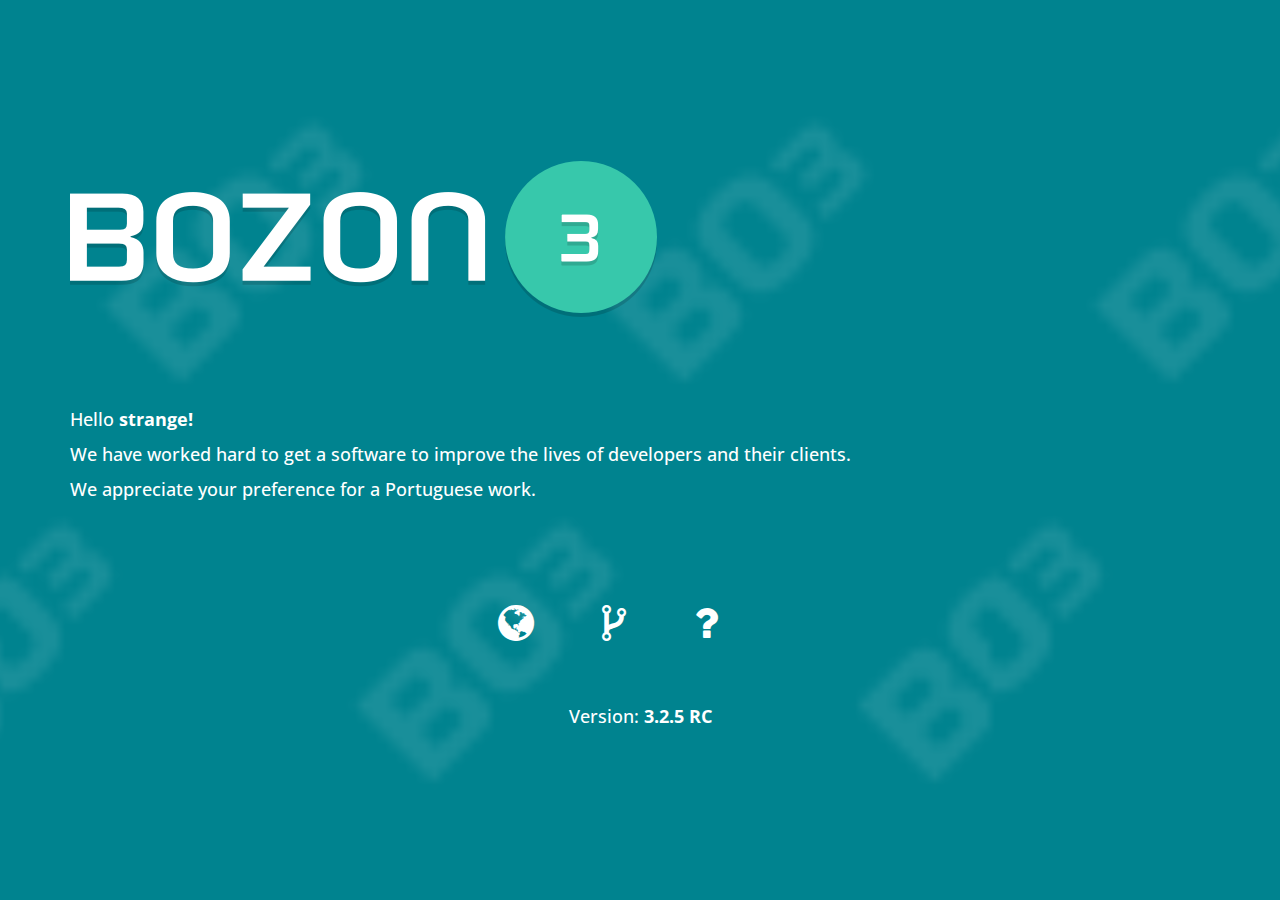
==== index.html @ cc82f3bd "landing page updated" ====
<!DOCTYPE html>
<html lang="en">
	<head>
		<meta charset="utf-8">
		<meta http-equiv="X-UA-Compatible" content="IE=edge">
		<meta name="viewport" content="width=device-width, maximum-scale=1">
		<meta name="description" content="BO3 / BOzon » One:Shift">
		<meta name="author" content="Alexandre Pereira">
		<link rel="shortcut icon" href="runtime/images/favicon/favicon.ico" type="image/x-icon" />
		<link rel="apple-touch-icon" href="runtime/images/favicon/apple-touch-icon.png" />
		<link rel="apple-touch-icon" sizes="57x57" href="runtime/images/favicon/apple-touch-icon-57x57.png" />
		<link rel="apple-touch-icon" sizes="72x72" href="runtime/images/favicon/apple-touch-icon-72x72.png" />
		<link rel="apple-touch-icon" sizes="76x76" href="runtime/images/favicon/apple-touch-icon-76x76.png" />
		<link rel="apple-touch-icon" sizes="114x114" href="runtime/images/favicon/apple-touch-icon-114x114.png" />
		<link rel="apple-touch-icon" sizes="120x120" href="runtime/images/favicon/apple-touch-icon-120x120.png" />
		<link rel="apple-touch-icon" sizes="144x144" href="runtime/images/favicon/apple-touch-icon-144x144.png" />
		<link rel="apple-touch-icon" sizes="152x152" href="runtime/images/favicon/apple-touch-icon-152x152.png" />
		<link rel="apple-touch-icon" sizes="180x180" href="runtime/images/favicon/apple-touch-icon-180x180.png" />
		<title>BO3 / BOzon » One:Shift</title>
		<link href="runtime/plugins/bootstrap/css/bootstrap.min.css" rel="stylesheet" type="text/css">
		<link href="runtime/plugins/fullpage/css/jquery.fullPage.css" rel="stylesheet" type="text/css">
		<link href="runtime/plugins/fontawesome/css/font-awesome.min.css" rel="stylesheet" type="text/css">
		<link href="https://fonts.googleapis.com/css?family=Open+Sans:300,400,700" rel="stylesheet">
		<link href="runtime/globals/css/style.css" rel="stylesheet" type="text/css">
	</head>
	<body>

		<div id="fullpage">
			<div class="section" id="section0">
				<div class="container">
					<div class="row">
						<div class="col-xs-12 col-sm-12 col-md-12 col-lg-12">
							<img src="runtime/images/logo-bo3.png" class="img-responsive">
							<div class="xs-spacer30 sm-spacer90"></div>
							<h4>Hello <strong>strange!</strong></h4>
							<h4>We have worked hard to get a software to improve the lives of developers and their clients.</h4>
							<h4>We appreciate your preference for a Portuguese work.</h4>
							<div class="xs-spacer30 sm-spacer90"></div>
							<div class="xs-tacenter sm-tacenter">
								<a href="http://www.one-shift.com/" title="BREAKFAST!!!!" target="_blank"><i class="fa fa-globe fa-3x" aria-hidden="true"></i></a>
								<span class="xs-block30 sm-block60"></span>
								<a href="https://github.com/One-Shift/BO3-BOzon" title="Just forket it!" target="_blank"><i class="fa fa-code-fork fa-3x" aria-hidden="true"></i></a>
								<span class="xs-block30 sm-block60"></span>
								<a href="https://github.com/One-Shift/BO3-BOzon/issues" title="Issues" target="_blank"><i class="fa fa-question fa-3x" aria-hidden="true"></i></a>
								<span class="xs-block30 sm-block60"></span>
							</div>
							<div class="xs-spacer30 sm-spacer60"></div>
							<div class="xs-tacenter sm-tacenter">
								<h4>Version: <strong><span>3.2.5</span> <span>RC</span></strong></h4>
							</div>
						</div>
					</div>
				</div>
			</div>
		</div>

		<script type="text/javascript" src="runtime/plugins/jquery/jquery.min.js"></script>
		<script type="text/javascript" src="runtime/plugins/jquery/jquery-ui.min.js"></script>
		<script type="text/javascript" src="runtime/plugins/fullpage/js/scrolloverflow.min.js"></script>
		<script type="text/javascript" src="runtime/plugins/fullpage/js/jquery.fullPage.js"></script>
		<script type="text/javascript" src="runtime/plugins/bootstrap/js/bootstrap.min.js"></script>
		<script type="text/javascript" src="runtime/globals/js/script.js"></script>
	</body>
</html>
---- runtime/globals/css/style.css ----
@media (min-width: 768px) {
	.sm-spacer150 {height: 150px;}
	.sm-spacer120 {height: 120px;}
	.sm-spacer90 {height: 90px;}
	.sm-spacer60 {height: 60px;}
	.sm-spacer30 {height: 30px;}
	.sm-spacer15 {height: 15px;}
	.sm-spacer0 {height: 0;}

	.sm-block150 {display: inline-block; width: 150px;}
	.sm-block120 {display: inline-block; width: 120px;}
	.sm-block90 {display: inline-block; width: 90px;}
	.sm-block60 {display: inline-block; width: 60px;}
	.sm-block30 {display: inline-block; width: 30px;}
	.sm-block15 {display: inline-block; width: 15px;}
	.sm-block0 {display: inline-block; width: 0;}

	.sm-taleft {text-align: left;}
	.sm-tacenter {text-align: center;}
	.sm-taright {text-align: right;}
	.sm-tajustify {text-align: justify;}
}

/* DESKTOP */
@media (min-width: 992px) {
	.md-spacer150 {height: 150px;}
	.md-spacer120 {height: 120px;}
	.md-spacer90 {height: 90px;}
	.md-spacer60 {height: 60px;}
	.md-spacer30 {height: 30px;}
	.md-spacer15 {height: 15px;}
	.md-spacer0 {height: 0;}

	.md-block150 {display: inline-block; width: 150px;}
	.md-block120 {display: inline-block; width: 120px;}
	.md-block90 {display: inline-block; width: 90px;}
	.md-block60 {display: inline-block; width: 60px;}
	.md-block30 {display: inline-block; width: 30px;}
	.md-block15 {display: inline-block; width: 15px;}
	.md-block0 {display: inline-block; width: 0;}

	.md-taleft {text-align: left;}
	.md-tacenter {text-align: center;}
	.md-taright {text-align: right;}
	.md-tajustify {text-align: justify;}
}

/* LARGE DISPLAY'S */
@media (min-width: 1200px) {
	.lg-spacer150 {height: 150px;}
	.lg-spacer120 {height: 120px;}
	.lg-spacer90 {height: 90px;}
	.lg-spacer60 {height: 60px;}
	.lg-spacer30 {height: 30px;}
	.lg-spacer15 {height: 15px;}
	.lg-spacer0 {height: 0;}

	.lg-block150 {display: inline-block; width: 150px;}
	.lg-block120 {display: inline-block; width: 120px;}
	.lg-block90 {display: inline-block; width: 90px;}
	.lg-block60 {display: inline-block; width: 60px;}
	.lg-block30 {display: inline-block; width: 30px;}
	.lg-block15 {display: inline-block; width: 15px;}
	.lg-block0 {display: inline-block; width: 0;}

	.lg-taleft {text-align: left;}
	.lg-tacenter {text-align: center;}
	.lg-taright {text-align: right;}
	.lg-tajustify {text-align: justify;}
}

/* MOBILE */
@media (max-width: 767px) {
	.xs-spacer150 {height: 150px;}
	.xs-spacer120 {height: 120px;}
	.xs-spacer90 {height: 90px;}
	.xs-spacer60 {height: 60px;}
	.xs-spacer30 {height: 30px;}
	.xs-spacer15 {height: 15px;}
	.xs-spacer0 {height: 0;}

	.xs-block150 {display: inline-block; width: 150px;}
	.xs-block120 {display: inline-block; width: 120px;}
	.xs-block90 {display: inline-block; width: 90px;}
	.xs-block60 {display: inline-block; width: 60px;}
	.xs-block30 {display: inline-block; width: 30px;}
	.xs-block15 {display: inline-block; width: 15px;}
	.xs-block0 {display: inline-block; width: 0;}

	.xs-taleft {text-align: left;}
	.xs-tacenter {text-align: center;}
	.xs-taright {text-align: right;}
	.xs-tajustify {text-align: justify;}
}

html,
body {
	font-family: 'Open Sans', sans-serif;
	font-weight: 400;
	color: #fff;
}

a,
button {
	transition: all ease 500ms;
	text-decoration: none;
	outline: 0;
	color: #fff;
}

a:hover,
a:focus {
	color: #37C8AB;
	text-decoration: none;
}

h4 {
	line-height: 25px;
	margin-top: 0;
}

.section {
	background-size: contain;
	background-repeat: repeat;
}

#section0 {
	background-image: url(../../images/header-bg.png);
}
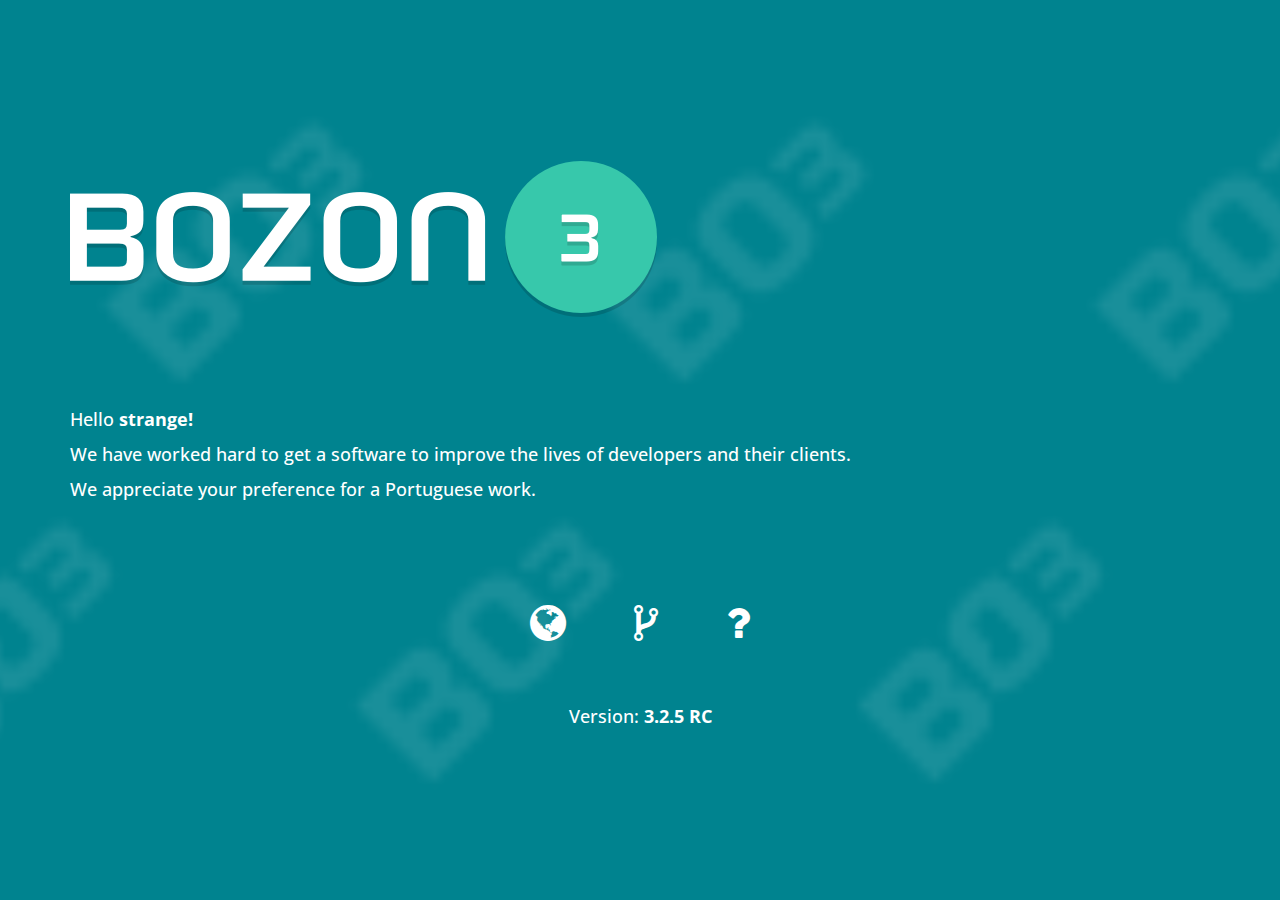
==== commit a6de2a3f: "block removed" ====
--- a/index.html
+++ b/index.html
@@ -42,7 +42,6 @@
 								<a href="https://github.com/One-Shift/BO3-BOzon" title="Just forket it!" target="_blank"><i class="fa fa-code-fork fa-3x" aria-hidden="true"></i></a>
 								<span class="xs-block30 sm-block60"></span>
 								<a href="https://github.com/One-Shift/BO3-BOzon/issues" title="Issues" target="_blank"><i class="fa fa-question fa-3x" aria-hidden="true"></i></a>
-								<span class="xs-block30 sm-block60"></span>
 							</div>
 							<div class="xs-spacer30 sm-spacer60"></div>
 							<div class="xs-tacenter sm-tacenter">
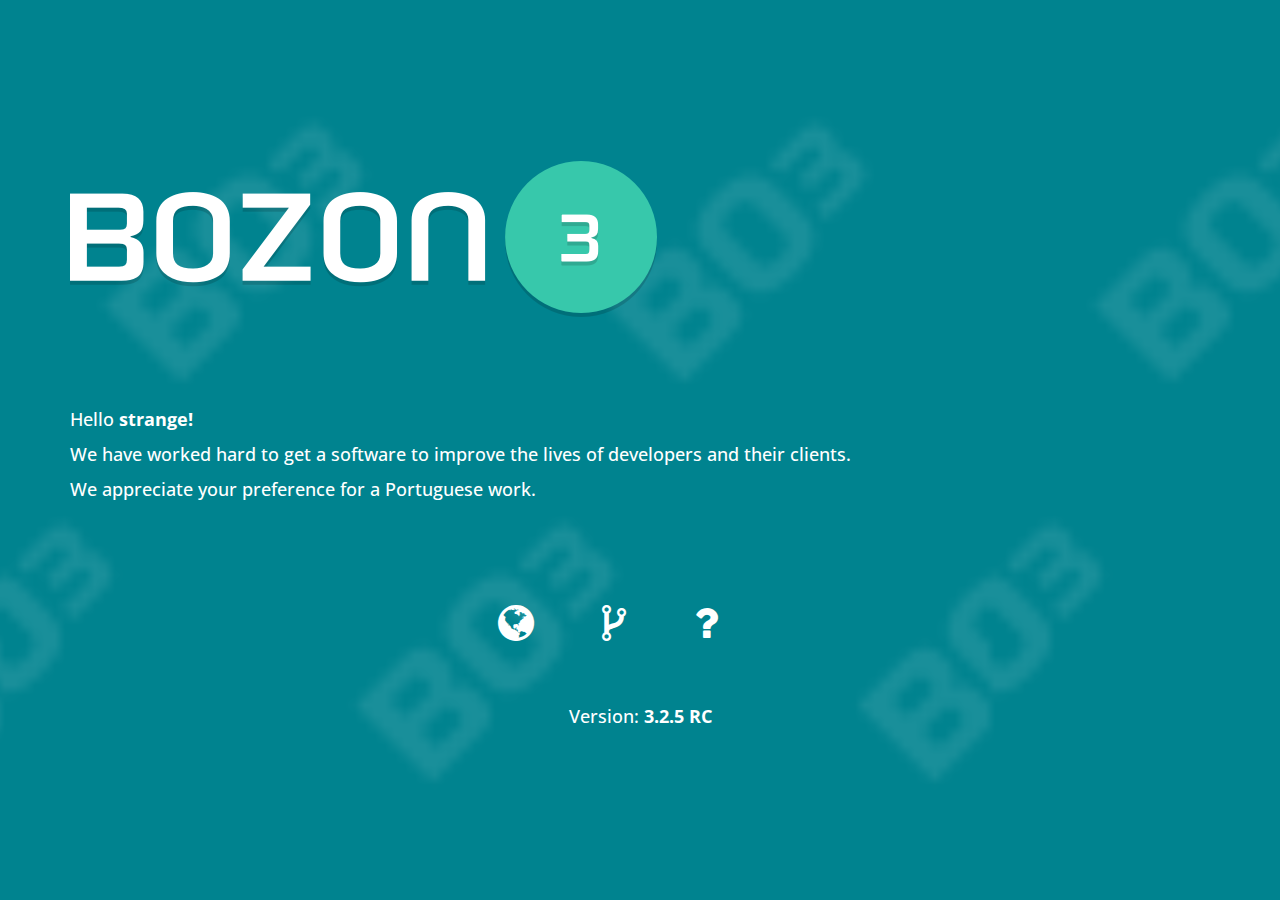
==== commit 2e056194: "Merge pull request #1 from alexandremmp/master" ====
--- a/index.html
+++ b/index.html
@@ -42,6 +42,7 @@
 								<a href="https://github.com/One-Shift/BO3-BOzon" title="Just forket it!" target="_blank"><i class="fa fa-code-fork fa-3x" aria-hidden="true"></i></a>
 								<span class="xs-block30 sm-block60"></span>
 								<a href="https://github.com/One-Shift/BO3-BOzon/issues" title="Issues" target="_blank"><i class="fa fa-question fa-3x" aria-hidden="true"></i></a>
+								<span class="xs-block30 sm-block60"></span>
 							</div>
 							<div class="xs-spacer30 sm-spacer60"></div>
 							<div class="xs-tacenter sm-tacenter">
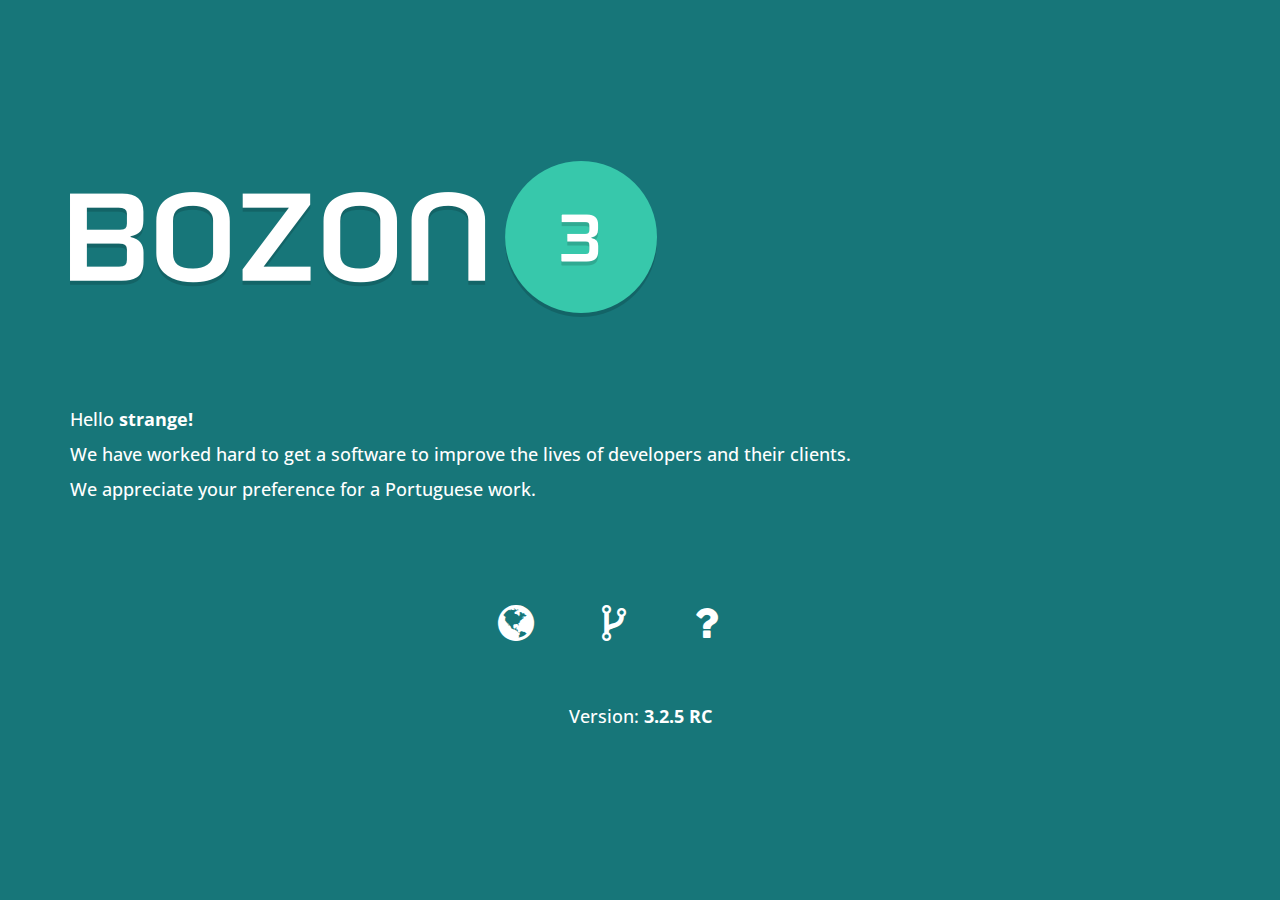
==== commit eb6c5005: "back to site-assets form, instead of runtime" ====
--- a/index.html
+++ b/index.html
@@ -6,22 +6,22 @@
 		<meta name="viewport" content="width=device-width, maximum-scale=1">
 		<meta name="description" content="BO3 / BOzon » One:Shift">
 		<meta name="author" content="Alexandre Pereira">
-		<link rel="shortcut icon" href="runtime/images/favicon/favicon.ico" type="image/x-icon" />
-		<link rel="apple-touch-icon" href="runtime/images/favicon/apple-touch-icon.png" />
-		<link rel="apple-touch-icon" sizes="57x57" href="runtime/images/favicon/apple-touch-icon-57x57.png" />
-		<link rel="apple-touch-icon" sizes="72x72" href="runtime/images/favicon/apple-touch-icon-72x72.png" />
-		<link rel="apple-touch-icon" sizes="76x76" href="runtime/images/favicon/apple-touch-icon-76x76.png" />
-		<link rel="apple-touch-icon" sizes="114x114" href="runtime/images/favicon/apple-touch-icon-114x114.png" />
-		<link rel="apple-touch-icon" sizes="120x120" href="runtime/images/favicon/apple-touch-icon-120x120.png" />
-		<link rel="apple-touch-icon" sizes="144x144" href="runtime/images/favicon/apple-touch-icon-144x144.png" />
-		<link rel="apple-touch-icon" sizes="152x152" href="runtime/images/favicon/apple-touch-icon-152x152.png" />
-		<link rel="apple-touch-icon" sizes="180x180" href="runtime/images/favicon/apple-touch-icon-180x180.png" />
+		<link rel="shortcut icon" href="/site-assets/favicon/favicon.ico" type="image/x-icon" />
+		<link rel="apple-touch-icon" href="/site-assets/favicon/apple-touch-icon.png" />
+		<link rel="apple-touch-icon" sizes="57x57" href="/site-assets/favicon/apple-touch-icon-57x57.png" />
+		<link rel="apple-touch-icon" sizes="72x72" href="/site-assets/favicon/apple-touch-icon-72x72.png" />
+		<link rel="apple-touch-icon" sizes="76x76" href="/site-assets/favicon/apple-touch-icon-76x76.png" />
+		<link rel="apple-touch-icon" sizes="114x114" href="/site-assets/favicon/apple-touch-icon-114x114.png" />
+		<link rel="apple-touch-icon" sizes="120x120" href="/site-assets/favicon/apple-touch-icon-120x120.png" />
+		<link rel="apple-touch-icon" sizes="144x144" href="/site-assets/favicon/apple-touch-icon-144x144.png" />
+		<link rel="apple-touch-icon" sizes="152x152" href="/site-assets/favicon/apple-touch-icon-152x152.png" />
+		<link rel="apple-touch-icon" sizes="180x180" href="/site-assets/favicon/apple-touch-icon-180x180.png" />
 		<title>BO3 / BOzon » One:Shift</title>
-		<link href="runtime/plugins/bootstrap/css/bootstrap.min.css" rel="stylesheet" type="text/css">
-		<link href="runtime/plugins/fullpage/css/jquery.fullPage.css" rel="stylesheet" type="text/css">
-		<link href="runtime/plugins/fontawesome/css/font-awesome.min.css" rel="stylesheet" type="text/css">
+		<link href="/site-assets/plugins/bootstrap/css/bootstrap.min.css" rel="stylesheet" type="text/css">
+		<link href="/site-assets/plugins/fullpage/css/jquery.fullPage.css" rel="stylesheet" type="text/css">
+		<link href="/site-assets/plugins/fontawesome/css/font-awesome.min.css" rel="stylesheet" type="text/css">
 		<link href="https://fonts.googleapis.com/css?family=Open+Sans:300,400,700" rel="stylesheet">
-		<link href="runtime/globals/css/style.css" rel="stylesheet" type="text/css">
+		<link href="/site-assets/css/style.css" rel="stylesheet" type="text/css">
 	</head>
 	<body>
 
@@ -54,11 +54,11 @@
 			</div>
 		</div>
 
-		<script type="text/javascript" src="runtime/plugins/jquery/jquery.min.js"></script>
-		<script type="text/javascript" src="runtime/plugins/jquery/jquery-ui.min.js"></script>
-		<script type="text/javascript" src="runtime/plugins/fullpage/js/scrolloverflow.min.js"></script>
-		<script type="text/javascript" src="runtime/plugins/fullpage/js/jquery.fullPage.js"></script>
-		<script type="text/javascript" src="runtime/plugins/bootstrap/js/bootstrap.min.js"></script>
-		<script type="text/javascript" src="runtime/globals/js/script.js"></script>
+		<script type="text/javascript" src="/site-assets/plugins/jquery/jquery.min.js"></script>
+		<script type="text/javascript" src="/site-assets/plugins/jquery/jquery-ui.min.js"></script>
+		<script type="text/javascript" src="/site-assets/plugins/fullpage/js/scrolloverflow.min.js"></script>
+		<script type="text/javascript" src="/site-assets/plugins/fullpage/js/jquery.fullPage.js"></script>
+		<script type="text/javascript" src="/site-assets/plugins/bootstrap/js/bootstrap.min.js"></script>
+		<script type="text/javascript" src="/site-assets/js/script.js"></script>
 	</body>
 </html>
--- a/site-assets/css/style.css
+++ b/site-assets/css/style.css
@@ -0,0 +1,129 @@
+@media (min-width: 768px) {
+	.sm-spacer150 {height: 150px;}
+	.sm-spacer120 {height: 120px;}
+	.sm-spacer90 {height: 90px;}
+	.sm-spacer60 {height: 60px;}
+	.sm-spacer30 {height: 30px;}
+	.sm-spacer15 {height: 15px;}
+	.sm-spacer0 {height: 0;}
+
+	.sm-block150 {display: inline-block; width: 150px;}
+	.sm-block120 {display: inline-block; width: 120px;}
+	.sm-block90 {display: inline-block; width: 90px;}
+	.sm-block60 {display: inline-block; width: 60px;}
+	.sm-block30 {display: inline-block; width: 30px;}
+	.sm-block15 {display: inline-block; width: 15px;}
+	.sm-block0 {display: inline-block; width: 0;}
+
+	.sm-taleft {text-align: left;}
+	.sm-tacenter {text-align: center;}
+	.sm-taright {text-align: right;}
+	.sm-tajustify {text-align: justify;}
+}
+
+/* DESKTOP */
+@media (min-width: 992px) {
+	.md-spacer150 {height: 150px;}
+	.md-spacer120 {height: 120px;}
+	.md-spacer90 {height: 90px;}
+	.md-spacer60 {height: 60px;}
+	.md-spacer30 {height: 30px;}
+	.md-spacer15 {height: 15px;}
+	.md-spacer0 {height: 0;}
+
+	.md-block150 {display: inline-block; width: 150px;}
+	.md-block120 {display: inline-block; width: 120px;}
+	.md-block90 {display: inline-block; width: 90px;}
+	.md-block60 {display: inline-block; width: 60px;}
+	.md-block30 {display: inline-block; width: 30px;}
+	.md-block15 {display: inline-block; width: 15px;}
+	.md-block0 {display: inline-block; width: 0;}
+
+	.md-taleft {text-align: left;}
+	.md-tacenter {text-align: center;}
+	.md-taright {text-align: right;}
+	.md-tajustify {text-align: justify;}
+}
+
+/* LARGE DISPLAY'S */
+@media (min-width: 1200px) {
+	.lg-spacer150 {height: 150px;}
+	.lg-spacer120 {height: 120px;}
+	.lg-spacer90 {height: 90px;}
+	.lg-spacer60 {height: 60px;}
+	.lg-spacer30 {height: 30px;}
+	.lg-spacer15 {height: 15px;}
+	.lg-spacer0 {height: 0;}
+
+	.lg-block150 {display: inline-block; width: 150px;}
+	.lg-block120 {display: inline-block; width: 120px;}
+	.lg-block90 {display: inline-block; width: 90px;}
+	.lg-block60 {display: inline-block; width: 60px;}
+	.lg-block30 {display: inline-block; width: 30px;}
+	.lg-block15 {display: inline-block; width: 15px;}
+	.lg-block0 {display: inline-block; width: 0;}
+
+	.lg-taleft {text-align: left;}
+	.lg-tacenter {text-align: center;}
+	.lg-taright {text-align: right;}
+	.lg-tajustify {text-align: justify;}
+}
+
+/* MOBILE */
+@media (max-width: 767px) {
+	.xs-spacer150 {height: 150px;}
+	.xs-spacer120 {height: 120px;}
+	.xs-spacer90 {height: 90px;}
+	.xs-spacer60 {height: 60px;}
+	.xs-spacer30 {height: 30px;}
+	.xs-spacer15 {height: 15px;}
+	.xs-spacer0 {height: 0;}
+
+	.xs-block150 {display: inline-block; width: 150px;}
+	.xs-block120 {display: inline-block; width: 120px;}
+	.xs-block90 {display: inline-block; width: 90px;}
+	.xs-block60 {display: inline-block; width: 60px;}
+	.xs-block30 {display: inline-block; width: 30px;}
+	.xs-block15 {display: inline-block; width: 15px;}
+	.xs-block0 {display: inline-block; width: 0;}
+
+	.xs-taleft {text-align: left;}
+	.xs-tacenter {text-align: center;}
+	.xs-taright {text-align: right;}
+	.xs-tajustify {text-align: justify;}
+}
+
+html,
+body {
+	font-family: 'Open Sans', sans-serif;
+	font-weight: 400;
+	color: #fff;
+}
+
+a,
+button {
+	transition: all ease 500ms;
+	text-decoration: none;
+	outline: 0;
+	color: #fff;
+}
+
+a:hover,
+a:focus {
+	color: #37C8AB;
+	text-decoration: none;
+}
+
+h4 {
+	line-height: 25px;
+	margin-top: 0;
+}
+
+.section {
+	background-size: contain;
+	background-repeat: repeat;
+}
+
+#section0 {
+	background-image: url(../../images/header-bg.png);
+}
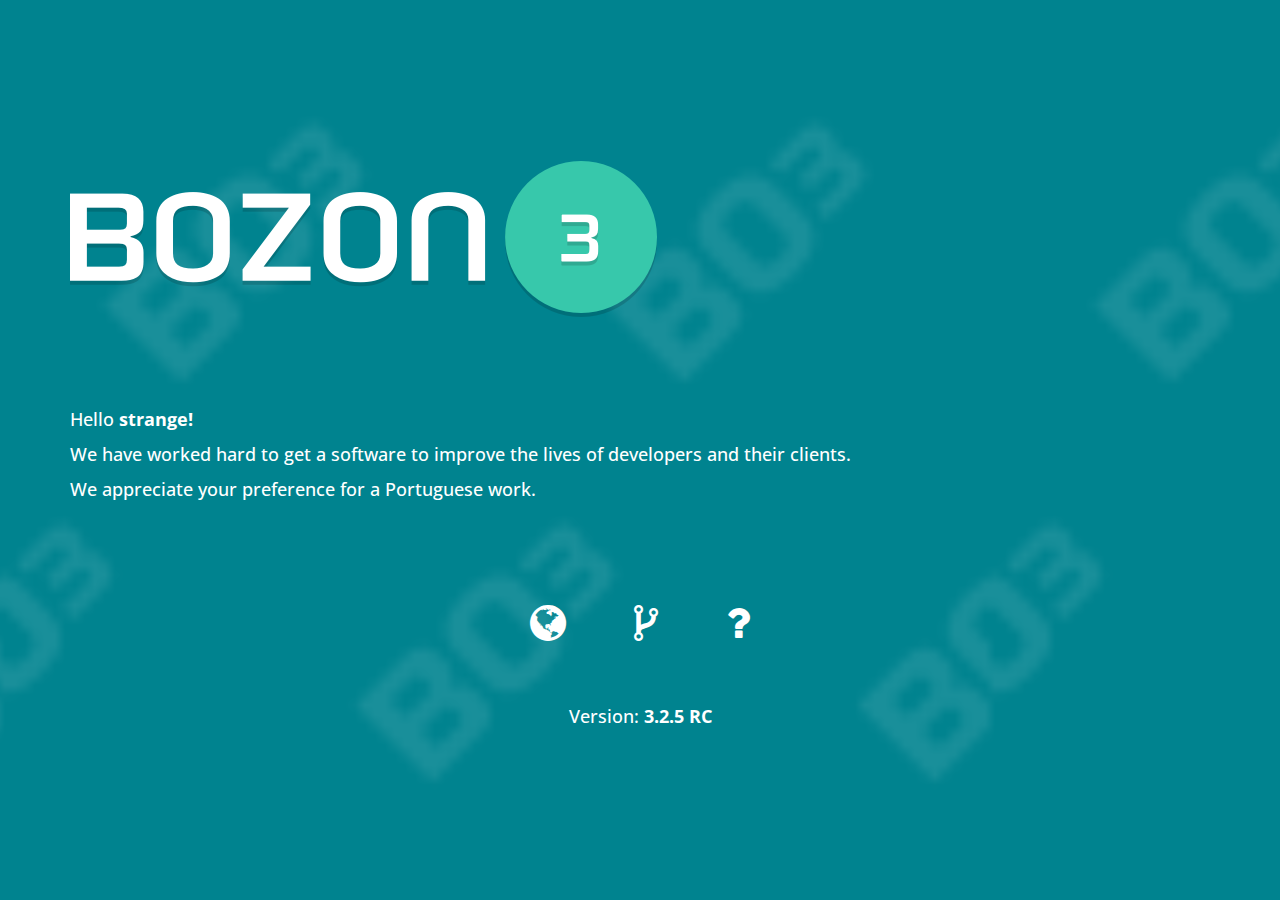
==== commit 14f2531c: "path fixed" ====
--- a/index.html
+++ b/index.html
@@ -6,22 +6,22 @@
 		<meta name="viewport" content="width=device-width, maximum-scale=1">
 		<meta name="description" content="BO3 / BOzon » One:Shift">
 		<meta name="author" content="Alexandre Pereira">
-		<link rel="shortcut icon" href="/site-assets/favicon/favicon.ico" type="image/x-icon" />
-		<link rel="apple-touch-icon" href="/site-assets/favicon/apple-touch-icon.png" />
-		<link rel="apple-touch-icon" sizes="57x57" href="/site-assets/favicon/apple-touch-icon-57x57.png" />
-		<link rel="apple-touch-icon" sizes="72x72" href="/site-assets/favicon/apple-touch-icon-72x72.png" />
-		<link rel="apple-touch-icon" sizes="76x76" href="/site-assets/favicon/apple-touch-icon-76x76.png" />
-		<link rel="apple-touch-icon" sizes="114x114" href="/site-assets/favicon/apple-touch-icon-114x114.png" />
-		<link rel="apple-touch-icon" sizes="120x120" href="/site-assets/favicon/apple-touch-icon-120x120.png" />
-		<link rel="apple-touch-icon" sizes="144x144" href="/site-assets/favicon/apple-touch-icon-144x144.png" />
-		<link rel="apple-touch-icon" sizes="152x152" href="/site-assets/favicon/apple-touch-icon-152x152.png" />
-		<link rel="apple-touch-icon" sizes="180x180" href="/site-assets/favicon/apple-touch-icon-180x180.png" />
+		<link rel="shortcut icon" href="site-assets/images/favicon/favicon.ico" type="image/x-icon" />
+		<link rel="apple-touch-icon" href="site-assets/images/favicon/apple-touch-icon.png" />
+		<link rel="apple-touch-icon" sizes="57x57" href="site-assets/images/favicon/apple-touch-icon-57x57.png" />
+		<link rel="apple-touch-icon" sizes="72x72" href="site-assets/images/favicon/apple-touch-icon-72x72.png" />
+		<link rel="apple-touch-icon" sizes="76x76" href="site-assets/images/favicon/apple-touch-icon-76x76.png" />
+		<link rel="apple-touch-icon" sizes="114x114" href="site-assets/images/favicon/apple-touch-icon-114x114.png" />
+		<link rel="apple-touch-icon" sizes="120x120" href="site-assets/images/favicon/apple-touch-icon-120x120.png" />
+		<link rel="apple-touch-icon" sizes="144x144" href="site-assets/images/favicon/apple-touch-icon-144x144.png" />
+		<link rel="apple-touch-icon" sizes="152x152" href="site-assets/images/favicon/apple-touch-icon-152x152.png" />
+		<link rel="apple-touch-icon" sizes="180x180" href="site-assets/images/favicon/apple-touch-icon-180x180.png" />
 		<title>BO3 / BOzon » One:Shift</title>
-		<link href="/site-assets/plugins/bootstrap/css/bootstrap.min.css" rel="stylesheet" type="text/css">
-		<link href="/site-assets/plugins/fullpage/css/jquery.fullPage.css" rel="stylesheet" type="text/css">
-		<link href="/site-assets/plugins/fontawesome/css/font-awesome.min.css" rel="stylesheet" type="text/css">
+		<link href="site-assets/plugins/bootstrap/css/bootstrap.min.css" rel="stylesheet" type="text/css">
+		<link href="site-assets/plugins/fullpage/css/jquery.fullPage.css" rel="stylesheet" type="text/css">
+		<link href="site-assets/plugins/fontawesome/css/font-awesome.min.css" rel="stylesheet" type="text/css">
 		<link href="https://fonts.googleapis.com/css?family=Open+Sans:300,400,700" rel="stylesheet">
-		<link href="/site-assets/css/style.css" rel="stylesheet" type="text/css">
+		<link href="site-assets/globals/css/style.css" rel="stylesheet" type="text/css">
 	</head>
 	<body>
 
@@ -30,7 +30,7 @@
 				<div class="container">
 					<div class="row">
 						<div class="col-xs-12 col-sm-12 col-md-12 col-lg-12">
-							<img src="runtime/images/logo-bo3.png" class="img-responsive">
+							<img src="site-assets/images/logo-bo3.png" class="img-responsive">
 							<div class="xs-spacer30 sm-spacer90"></div>
 							<h4>Hello <strong>strange!</strong></h4>
 							<h4>We have worked hard to get a software to improve the lives of developers and their clients.</h4>
@@ -42,7 +42,6 @@
 								<a href="https://github.com/One-Shift/BO3-BOzon" title="Just forket it!" target="_blank"><i class="fa fa-code-fork fa-3x" aria-hidden="true"></i></a>
 								<span class="xs-block30 sm-block60"></span>
 								<a href="https://github.com/One-Shift/BO3-BOzon/issues" title="Issues" target="_blank"><i class="fa fa-question fa-3x" aria-hidden="true"></i></a>
-								<span class="xs-block30 sm-block60"></span>
 							</div>
 							<div class="xs-spacer30 sm-spacer60"></div>
 							<div class="xs-tacenter sm-tacenter">
@@ -54,11 +53,11 @@
 			</div>
 		</div>
 
-		<script type="text/javascript" src="/site-assets/plugins/jquery/jquery.min.js"></script>
-		<script type="text/javascript" src="/site-assets/plugins/jquery/jquery-ui.min.js"></script>
-		<script type="text/javascript" src="/site-assets/plugins/fullpage/js/scrolloverflow.min.js"></script>
-		<script type="text/javascript" src="/site-assets/plugins/fullpage/js/jquery.fullPage.js"></script>
-		<script type="text/javascript" src="/site-assets/plugins/bootstrap/js/bootstrap.min.js"></script>
-		<script type="text/javascript" src="/site-assets/js/script.js"></script>
+		<script type="text/javascript" src="site-assets/plugins/jquery/jquery.min.js"></script>
+		<script type="text/javascript" src="site-assets/plugins/jquery/jquery-ui.min.js"></script>
+		<script type="text/javascript" src="site-assets/plugins/fullpage/js/scrolloverflow.min.js"></script>
+		<script type="text/javascript" src="site-assets/plugins/fullpage/js/jquery.fullPage.js"></script>
+		<script type="text/javascript" src="site-assets/plugins/bootstrap/js/bootstrap.min.js"></script>
+		<script type="text/javascript" src="site-assets/globals/js/script.js"></script>
 	</body>
 </html>
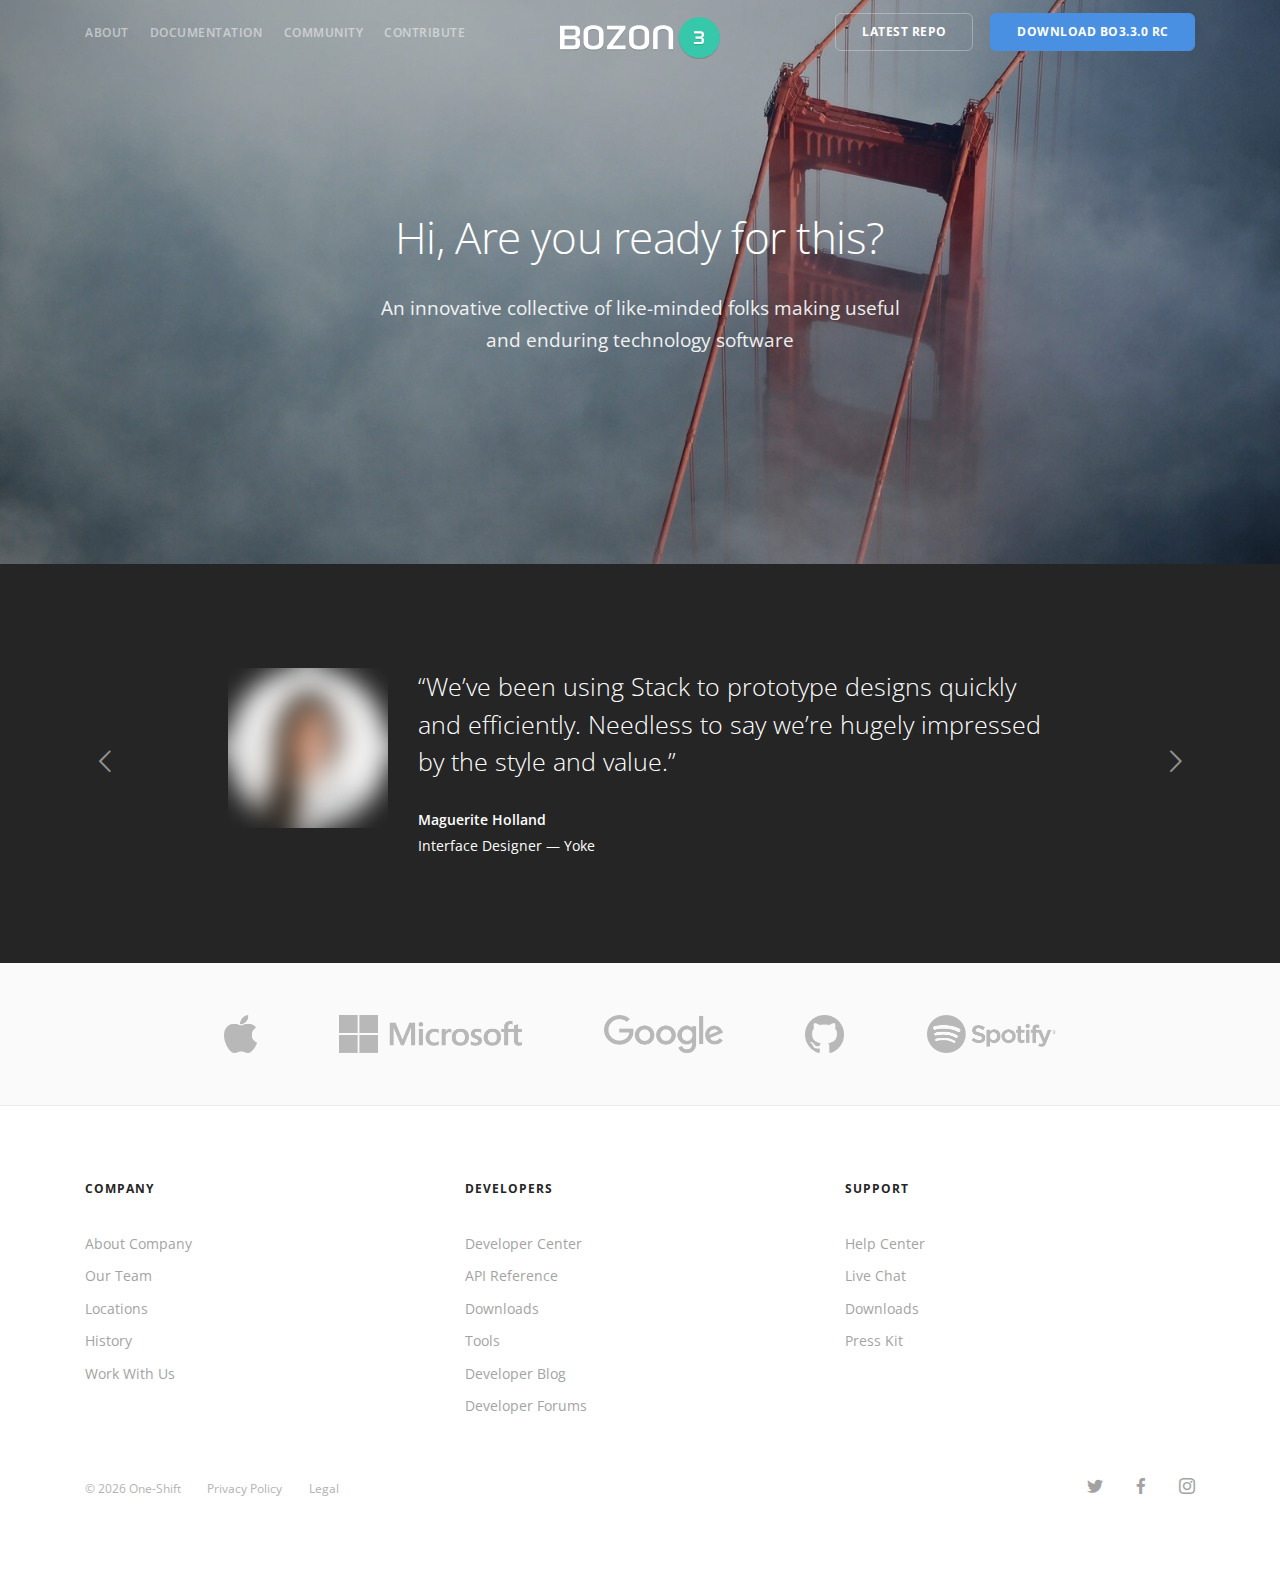
==== commit 489a5524: "new version for download" ====
--- a/index.html
+++ b/index.html
@@ -1,63 +1,313 @@
 <!DOCTYPE html>
-<html lang="en">
+<html lang="en" dir="ltr">
 	<head>
 		<meta charset="utf-8">
-		<meta http-equiv="X-UA-Compatible" content="IE=edge">
-		<meta name="viewport" content="width=device-width, maximum-scale=1">
-		<meta name="description" content="BO3 / BOzon » One:Shift">
-		<meta name="author" content="Alexandre Pereira">
-		<link rel="shortcut icon" href="site-assets/images/favicon/favicon.ico" type="image/x-icon" />
-		<link rel="apple-touch-icon" href="site-assets/images/favicon/apple-touch-icon.png" />
-		<link rel="apple-touch-icon" sizes="57x57" href="site-assets/images/favicon/apple-touch-icon-57x57.png" />
-		<link rel="apple-touch-icon" sizes="72x72" href="site-assets/images/favicon/apple-touch-icon-72x72.png" />
-		<link rel="apple-touch-icon" sizes="76x76" href="site-assets/images/favicon/apple-touch-icon-76x76.png" />
-		<link rel="apple-touch-icon" sizes="114x114" href="site-assets/images/favicon/apple-touch-icon-114x114.png" />
-		<link rel="apple-touch-icon" sizes="120x120" href="site-assets/images/favicon/apple-touch-icon-120x120.png" />
-		<link rel="apple-touch-icon" sizes="144x144" href="site-assets/images/favicon/apple-touch-icon-144x144.png" />
-		<link rel="apple-touch-icon" sizes="152x152" href="site-assets/images/favicon/apple-touch-icon-152x152.png" />
-		<link rel="apple-touch-icon" sizes="180x180" href="site-assets/images/favicon/apple-touch-icon-180x180.png" />
-		<title>BO3 / BOzon » One:Shift</title>
-		<link href="site-assets/plugins/bootstrap/css/bootstrap.min.css" rel="stylesheet" type="text/css">
-		<link href="site-assets/plugins/fullpage/css/jquery.fullPage.css" rel="stylesheet" type="text/css">
-		<link href="site-assets/plugins/fontawesome/css/font-awesome.min.css" rel="stylesheet" type="text/css">
-		<link href="https://fonts.googleapis.com/css?family=Open+Sans:300,400,700" rel="stylesheet">
-		<link href="site-assets/globals/css/style.css" rel="stylesheet" type="text/css">
+		<title>BO3 / BOzon3</title>
+		<meta name="viewport" content="width=device-width, initial-scale=1.0">
+		<meta name="description" content="Site Description Here">
+		<link href="site-assets/css/bootstrap.css" rel="stylesheet" type="text/css" media="all" />
+		<link href="site-assets/css/stack-interface.css" rel="stylesheet" type="text/css" media="all" />
+		<link href="site-assets/css/socicon.css" rel="stylesheet" type="text/css" media="all" />
+		<link href="site-assets/css/lightbox.min.css" rel="stylesheet" type="text/css" media="all" />
+		<link href="site-assets/css/flickity.css" rel="stylesheet" type="text/css" media="all" />
+		<link href="site-assets/css/iconsmind.css" rel="stylesheet" type="text/css" media="all" />
+		<link href="site-assets/css/jquery.steps.css" rel="stylesheet" type="text/css" media="all" />
+		<link href="site-assets/css/theme.css" rel="stylesheet" type="text/css" media="all" />
+		<link href="site-assets/css/custom.css" rel="stylesheet" type="text/css" media="all" />
+		<link href="https://fonts.googleapis.com/css?family=Open+Sans:200,300,400,400i,500,600,700%7CMerriweather:300,300i" rel="stylesheet">
+		<link href="https://fonts.googleapis.com/icon?family=Material+Icons" rel="stylesheet">
 	</head>
 	<body>
-
-		<div id="fullpage">
-			<div class="section" id="section0">
-				<div class="container">
-					<div class="row">
-						<div class="col-xs-12 col-sm-12 col-md-12 col-lg-12">
-							<img src="site-assets/images/logo-bo3.png" class="img-responsive">
-							<div class="xs-spacer30 sm-spacer90"></div>
-							<h4>Hello <strong>strange!</strong></h4>
-							<h4>We have worked hard to get a software to improve the lives of developers and their clients.</h4>
-							<h4>We appreciate your preference for a Portuguese work.</h4>
-							<div class="xs-spacer30 sm-spacer90"></div>
-							<div class="xs-tacenter sm-tacenter">
-								<a href="http://www.one-shift.com/" title="BREAKFAST!!!!" target="_blank"><i class="fa fa-globe fa-3x" aria-hidden="true"></i></a>
-								<span class="xs-block30 sm-block60"></span>
-								<a href="https://github.com/One-Shift/BO3-BOzon" title="Just forket it!" target="_blank"><i class="fa fa-code-fork fa-3x" aria-hidden="true"></i></a>
-								<span class="xs-block30 sm-block60"></span>
-								<a href="https://github.com/One-Shift/BO3-BOzon/issues" title="Issues" target="_blank"><i class="fa fa-question fa-3x" aria-hidden="true"></i></a>
+		<a id="start"></a>
+		<div class="nav-container">
+			<div class="bar bar--sm visible-xs">
+				<div class="container">
+					<div class="row">
+						<div class="col-3 col-md-2">
+							<a href="index.html">
+								<img class="logo logo-dark" alt="logo" src="site-assets/images/logo-dark.svg" />
+								<img class="logo logo-light" alt="logo" src="site-assets/images/logo-light.svg" />
+							</a>
+						</div>
+						<div class="col-9 col-md-10 text-right">
+							<a href="#" class="hamburger-toggle" data-toggle-class="#menu2;hidden-xs hidden-sm">
+								<i class="icon icon--sm stack-interface stack-menu"></i>
+							</a>
+						</div>
+					</div>
+					<!--end of row-->
+				</div>
+				<!--end of container-->
+			</div>
+			<!--end bar-->
+			<nav id="menu2" class="bar bar--sm bar-1 hidden-xs bar--transparent bar--absolute" data-scroll-class='100vh:pos-fixed'>
+				<div class="container">
+					<div class="row">
+						<div class="col-lg-2 text-center text-left-sm hidden-xs order-lg-2">
+							<div class="bar__module">
+								<a href="/">
+									<img class="logo logo-dark" alt="logo" src="site-assets/images/logo-dark.svg" />
+									<img class="logo logo-light" alt="logo" src="site-assets/images/logo-light.svg" />
+								</a>
 							</div>
-							<div class="xs-spacer30 sm-spacer60"></div>
-							<div class="xs-tacenter sm-tacenter">
-								<h4>Version: <strong><span>3.2.5</span> <span>RC</span></strong></h4>
+							<!--end module-->
+						</div>
+						<div class="col-lg-5 order-lg-1">
+							<div class="bar__module">
+								<ul class="menu-horizontal text-left">
+									<li>
+										<a href="about.html">About</a>
+									</li>
+									<li>
+										<a href="documentation.html">Documentation</a>
+									</li>
+									<li>
+										<a href="https://github.com/One-Shift/BO3-BOzon/issues" target="_blank">Community</a>
+									</li>
+									<li>
+										<a href="contribute.html">Contribute</a>
+									</li>
+								</ul>
 							</div>
-						</div>
-					</div>
-				</div>
-			</div>
+							<!--end module-->
+						</div>
+						<div class="col-lg-5 text-right text-left-xs text-left-sm order-lg-3">
+							<div class="bar__module">
+								<a class="btn btn--sm type--uppercase" href="https://github.com/One-Shift/BO3-BOzon" target="_blank">
+									<span class="btn__text">
+										Latest Repo
+									</span>
+								</a>
+								<a class="btn btn--sm btn--primary type--uppercase" href="http://bozon3.com/share/BO3.3.0-RC.zip" target="_blank">
+									<span class="btn__text">
+										Download BO3.3.0 RC
+									</span>
+								</a>
+							</div>
+							<!--end module-->
+						</div>
+					</div>
+					<!--end of row-->
+				</div>
+				<!--end of container-->
+			</nav>
+			<!--end bar-->
 		</div>
-
-		<script type="text/javascript" src="site-assets/plugins/jquery/jquery.min.js"></script>
-		<script type="text/javascript" src="site-assets/plugins/jquery/jquery-ui.min.js"></script>
-		<script type="text/javascript" src="site-assets/plugins/fullpage/js/scrolloverflow.min.js"></script>
-		<script type="text/javascript" src="site-assets/plugins/fullpage/js/jquery.fullPage.js"></script>
-		<script type="text/javascript" src="site-assets/plugins/bootstrap/js/bootstrap.min.js"></script>
-		<script type="text/javascript" src="site-assets/globals/js/script.js"></script>
+		<div class="">
+			<section class="text-center imagebg space--lg" data-overlay="3">
+				<div class="background-image-holder">
+					<img alt="background" src="site-assets/images/landing-23.jpg" />
+				</div>
+				<div class="container">
+					<div class="row">
+						<div class="col-md-8 col-lg-6">
+							<h1>Hi, Are you ready for this?</h1>
+							<p class="lead">
+								An innovative collective of like-minded folks making useful and enduring technology software
+							</p>
+						</div>
+					</div>
+					<!--end of row-->
+				</div>
+				<!--end of container-->
+			</section>
+			<section class=" bg--dark">
+				<div class="container">
+					<div class="row">
+						<div class="col-md-12">
+							<div class="slider slider--inline-arrows" data-arrows="true">
+								<ul class="slides">
+									<li>
+										<div class="testimonial row justify-content-center">
+											<div class="col-lg-2 col-md-4 col-6 text-center">
+												<img class="testimonial__image" alt="Image" src="site-assets/images/avatar-round-1.png" />
+											</div>
+											<div class="col-lg-7 col-md-8 col-12">
+												<span class="h3">&ldquo;We’ve been using Stack to prototype designs quickly and efficiently. Needless to say we’re hugely impressed by the style and value.&rdquo;
+												</span>
+												<h5>Maguerite Holland</h5>
+												<span>Interface Designer &mdash; Yoke</span>
+											</div>
+										</div>
+									</li>
+									<li>
+										<div class="testimonial row justify-content-center">
+											<div class="col-lg-2 col-md-4 col-6 text-center">
+												<img class="testimonial__image" alt="Image" src="site-assets/images/avatar-round-4.png" />
+											</div>
+											<div class="col-lg-7 col-md-8 col-12">
+												<span class="h3">&ldquo;I've been using Medium Rare's templates for a couple of years now and Stack is without a doubt their best work yet. It's fast, performant and absolutely stunning.&rdquo;
+												</span>
+												<h5>Lucas Nguyen</h5>
+												<span>Freelance Designer</span>
+											</div>
+										</div>
+									</li>
+									<li>
+										<div class="testimonial row justify-content-center">
+											<div class="col-lg-2 col-md-4 col-6 text-center">
+												<img class="testimonial__image" alt="Image" src="site-assets/images/avatar-round-3.png" />
+											</div>
+											<div class="col-lg-7 col-md-8 col-12">
+												<span class="h3">&ldquo;Variant has been a massive plus for my workflow &mdash; I can now get live mockups out in a matter of hours, my clients really love it.&rdquo;
+												</span>
+												<h5>Rob Vasquez</h5>
+												<span>Interface Designer &mdash; Yoke</span>
+											</div>
+										</div>
+									</li>
+								</ul>
+							</div>
+						</div>
+					</div>
+					<!--end of row-->
+				</div>
+				<!--end of container-->
+			</section>
+			<section class="text-center bg--secondary space--xs">
+				<div class="container">
+					<div class="row">
+						<div class="col-md-12">
+							<ul class="list-inline list-inline--images">
+								<li>
+									<img alt="Image" src="site-assets/images/partner-1.png" />
+								</li>
+								<li>
+									<img alt="Image" src="site-assets/images/partner-5.png" />
+								</li>
+								<li>
+									<img alt="Image" src="site-assets/images/partner-7.png" />
+								</li>
+								<li>
+									<img alt="Image" src="site-assets/images/partner-4.png" />
+								</li>
+								<li>
+									<img alt="Image" src="site-assets/images/partner-6.png" />
+								</li>
+							</ul>
+						</div>
+					</div>
+					<!--end of row-->
+				</div>
+				<!--end of container-->
+			</section>
+			<footer class="space--sm footer-2 ">
+				<div class="container">
+					<div class="row">
+						<div class="col-md-6 col-lg-4 col-6">
+							<h6 class="type--uppercase">Company</h6>
+							<ul class="list--hover">
+								<li>
+									<a href="#">About Company</a>
+								</li>
+								<li>
+									<a href="#">Our Team</a>
+								</li>
+								<li>
+									<a href="#">Locations</a>
+								</li>
+								<li>
+									<a href="#">History</a>
+								</li>
+								<li>
+									<a href="#">Work With Us</a>
+								</li>
+							</ul>
+						</div>
+						<div class="col-md-6 col-lg-4 col-6">
+							<h6 class="type--uppercase">Developers</h6>
+							<ul class="list--hover">
+								<li>
+									<a href="#">Developer Center</a>
+								</li>
+								<li>
+									<a href="#">API Reference</a>
+								</li>
+								<li>
+									<a href="#">Downloads</a>
+								</li>
+								<li>
+									<a href="#">Tools</a>
+								</li>
+								<li>
+									<a href="#">Developer Blog</a>
+								</li>
+								<li>
+									<a href="#">Developer Forums</a>
+								</li>
+							</ul>
+						</div>
+						<div class="col-md-6 col-lg-4 col-6">
+							<h6 class="type--uppercase">Support</h6>
+							<ul class="list--hover">
+								<li>
+									<a href="#">Help Center</a>
+								</li>
+								<li>
+									<a href="#">Live Chat</a>
+								</li>
+								<li>
+									<a href="#">Downloads</a>
+								</li>
+								<li>
+									<a href="#">Press Kit</a>
+								</li>
+							</ul>
+						</div>
+					</div>
+					<!--end of row-->
+					<div class="row">
+						<div class="col-md-6">
+							<span class="type--fine-print">&copy;
+								<span class="update-year">2018</span> One-Shift</span>
+							<a class="type--fine-print" href="#">Privacy Policy</a>
+							<a class="type--fine-print" href="#">Legal</a>
+						</div>
+						<div class="col-md-6 text-right text-left-xs">
+							<ul class="social-list list-inline list--hover">
+								<li>
+									<a href="https://twitter.com/one_shift_com" target="_blank">
+										<i class="socicon socicon-twitter icon icon--xs"></i>
+									</a>
+								</li>
+								<li>
+									<a href="https://www.facebook.com/oneshiftcom/" target="_blank">
+										<i class="socicon socicon-facebook icon icon--xs"></i>
+									</a>
+								</li>
+								<li>
+									<a href="https://www.instagram.com/oneshiftcom/" target="_blank">
+										<i class="socicon socicon-instagram icon icon--xs"></i>
+									</a>
+								</li>
+							</ul>
+						</div>
+					</div>
+					<!--end of row-->
+				</div>
+				<!--end of container-->
+			</footer>
+		</div>
+		<!--<div class="loader"></div>-->
+		<a class="back-to-top inner-link" href="#start" data-scroll-class="100vh:active">
+			<i class="stack-interface stack-up-open-big"></i>
+		</a>
+		<script src="site-assets/js/jquery-3.1.1.min.js"></script>
+		<script src="site-assets/js/flickity.min.js"></script>
+		<script src="site-assets/js/easypiechart.min.js"></script>
+		<script src="site-assets/js/parallax.js"></script>
+		<script src="site-assets/js/typed.min.js"></script>
+		<script src="site-assets/js/datepicker.js"></script>
+		<script src="site-assets/js/isotope.min.js"></script>
+		<script src="site-assets/js/ytplayer.min.js"></script>
+		<script src="site-assets/js/lightbox.min.js"></script>
+		<script src="site-assets/js/granim.min.js"></script>
+		<script src="site-assets/js/jquery.steps.min.js"></script>
+		<script src="site-assets/js/countdown.min.js"></script>
+		<script src="site-assets/js/twitterfetcher.min.js"></script>
+		<script src="site-assets/js/spectragram.min.js"></script>
+		<script src="site-assets/js/smooth-scroll.min.js"></script>
+		<script src="site-assets/js/scripts.js"></script>
+		<script src="site-assets/js/script.js"></script>
 	</body>
 </html>
--- a/site-assets/css/stack-interface.css
+++ b/site-assets/css/stack-interface.css
@@ -0,0 +1,79 @@
+@font-face {
+  font-family: 'stack-interface';
+  src: url('../fonts/stack-interface.eot?33839631');
+  src: url('../fonts/stack-interface.eot?33839631#iefix') format('embedded-opentype'),
+       url('../fonts/stack-interface.woff2?33839631') format('woff2'),
+       url('../fonts/stack-interface.woff?33839631') format('woff'),
+       url('../fonts/stack-interface.ttf?33839631') format('truetype'),
+       url('../fonts/stack-interface.svg?33839631#stack-interface') format('svg');
+  font-weight: normal;
+  font-style: normal;
+}
+/* Chrome hack: SVG is rendered more smooth in Windozze. 100% magic, uncomment if you need it. */
+/* Note, that will break hinting! In other OS-es font will be not as sharp as it could be */
+/*
+@media screen and (-webkit-min-device-pixel-ratio:0) {
+  @font-face {
+    font-family: 'stack-interface';
+    src: url('../font/stack-interface.svg?34857618#stack-interface') format('svg');
+  }
+}
+*/
+ 
+ [class^="stack-"]:before, [class*=" stack-"]:before {
+  font-family: "stack-interface";
+  font-style: normal;
+  font-weight: normal;
+  speak: none;
+ 
+  display: inline-block;
+  text-decoration: inherit;
+  width: 1em;
+  margin-right: .2em;
+  text-align: center;
+  /* opacity: .8; */
+ 
+  /* For safety - reset parent styles, that can break glyph codes*/
+  font-variant: normal;
+  text-transform: none;
+ 
+  /* fix buttons height, for twitter bootstrap */
+  line-height: 1em;
+ 
+  /* Animation center compensation - margins should be symmetric */
+  /* remove if not needed */
+  margin-left: .2em;
+ 
+  /* you can be more comfortable with increased icons size */
+  /* font-size: 120%; */
+ 
+  /* Font smoothing. That was taken from TWBS */
+  -webkit-font-smoothing: antialiased;
+  -moz-osx-font-smoothing: grayscale;
+ 
+  /* Uncomment for 3D effect */
+  /* text-shadow: 1px 1px 1px rgba(127, 127, 127, 0.3); */
+}
+ 
+.stack-down-open-big:before { content: '\e800'; } /* '' */
+.stack-left-open-big:before { content: '\e801'; } /* '' */
+.stack-right-open-big:before { content: '\e802'; } /* '' */
+.stack-up-open-big:before { content: '\e803'; } /* '' */
+.stack-basket:before { content: '\e804'; } /* '' */
+.stack-search:before { content: '\e805'; } /* '' */
+.stack-down-dir:before { content: '\e806'; } /* '' */
+.stack-left-dir:before { content: '\e807'; } /* '' */
+.stack-right-dir:before { content: '\e808'; } /* '' */
+.stack-up-dir:before { content: '\e809'; } /* '' */
+.stack-down-open:before { content: '\e80a'; } /* '' */
+.stack-left-open:before { content: '\e80b'; } /* '' */
+.stack-right-open:before { content: '\e80c'; } /* '' */
+.stack-up-open:before { content: '\e80d'; } /* '' */
+.stack-menu:before { content: '\e80e'; } /* '' */
+.stack-users:before { content: '\e80f'; } /* '' */
+.stack-publish:before { content: '\e810'; } /* '' */
+.stack-trash:before { content: '\e811'; } /* '' */
+.stack-bell:before { content: '\e812'; } /* '' */
+.stack-cog:before { content: '\e813'; } /* '' */
+.stack-plus-circled:before { content: '\e814'; } /* '' */
+.stack-dot-3:before { content: '\e815'; } /* '' */--- a/site-assets/css/socicon.css
+++ b/site-assets/css/socicon.css
@@ -0,0 +1,555 @@
+@font-face {
+  font-family: 'Socicon';
+  src:  url('../fonts/socicon.eot?a93r5t');
+  src:  url('../fonts/socicon.eot?a93r5t#iefix') format('embedded-opentype'),
+    url('../fonts/socicon.ttf?a93r5t') format('truetype'),
+    url('../fonts/socicon.woff?a93r5t') format('woff'),
+    url('../fonts/socicon.svg?a93r5t#Socicon') format('svg');
+  font-weight: normal;
+  font-style: normal;
+}
+
+[class^="socicon-"], [class*=" socicon-"] {
+  /* use !important to prevent issues with browser extensions that change fonts */
+  font-family: 'Socicon' !important;
+  speak: none;
+  font-style: normal;
+  font-weight: normal;
+  font-variant: normal;
+  text-transform: none;
+  line-height: 1;
+
+  /* Better Font Rendering =========== */
+  -webkit-font-smoothing: antialiased;
+  -moz-osx-font-smoothing: grayscale;
+}
+
+.socicon-gamewisp:before {
+  content: "\e905";
+}
+.socicon-bloglovin:before {
+  content: "\e904";
+}
+.socicon-tunein:before {
+  content: "\e903";
+}
+.socicon-gamejolt:before {
+  content: "\e901";
+}
+.socicon-trello:before {
+  content: "\e902";
+}
+.socicon-spreadshirt:before {
+  content: "\e900";
+}
+.socicon-500px:before {
+  content: "\e000";
+}
+.socicon-8tracks:before {
+  content: "\e001";
+}
+.socicon-airbnb:before {
+  content: "\e002";
+}
+.socicon-alliance:before {
+  content: "\e003";
+}
+.socicon-amazon:before {
+  content: "\e004";
+}
+.socicon-amplement:before {
+  content: "\e005";
+}
+.socicon-android:before {
+  content: "\e006";
+}
+.socicon-angellist:before {
+  content: "\e007";
+}
+.socicon-apple:before {
+  content: "\e008";
+}
+.socicon-appnet:before {
+  content: "\e009";
+}
+.socicon-baidu:before {
+  content: "\e00a";
+}
+.socicon-bandcamp:before {
+  content: "\e00b";
+}
+.socicon-battlenet:before {
+  content: "\e00c";
+}
+.socicon-beam:before {
+  content: "\e00d";
+}
+.socicon-bebee:before {
+  content: "\e00e";
+}
+.socicon-bebo:before {
+  content: "\e00f";
+}
+.socicon-behance:before {
+  content: "\e010";
+}
+.socicon-blizzard:before {
+  content: "\e011";
+}
+.socicon-blogger:before {
+  content: "\e012";
+}
+.socicon-buffer:before {
+  content: "\e013";
+}
+.socicon-chrome:before {
+  content: "\e014";
+}
+.socicon-coderwall:before {
+  content: "\e015";
+}
+.socicon-curse:before {
+  content: "\e016";
+}
+.socicon-dailymotion:before {
+  content: "\e017";
+}
+.socicon-deezer:before {
+  content: "\e018";
+}
+.socicon-delicious:before {
+  content: "\e019";
+}
+.socicon-deviantart:before {
+  content: "\e01a";
+}
+.socicon-diablo:before {
+  content: "\e01b";
+}
+.socicon-digg:before {
+  content: "\e01c";
+}
+.socicon-discord:before {
+  content: "\e01d";
+}
+.socicon-disqus:before {
+  content: "\e01e";
+}
+.socicon-douban:before {
+  content: "\e01f";
+}
+.socicon-draugiem:before {
+  content: "\e020";
+}
+.socicon-dribbble:before {
+  content: "\e021";
+}
+.socicon-drupal:before {
+  content: "\e022";
+}
+.socicon-ebay:before {
+  content: "\e023";
+}
+.socicon-ello:before {
+  content: "\e024";
+}
+.socicon-endomodo:before {
+  content: "\e025";
+}
+.socicon-envato:before {
+  content: "\e026";
+}
+.socicon-etsy:before {
+  content: "\e027";
+}
+.socicon-facebook:before {
+  content: "\e028";
+}
+.socicon-feedburner:before {
+  content: "\e029";
+}
+.socicon-filmweb:before {
+  content: "\e02a";
+}
+.socicon-firefox:before {
+  content: "\e02b";
+}
+.socicon-flattr:before {
+  content: "\e02c";
+}
+.socicon-flickr:before {
+  content: "\e02d";
+}
+.socicon-formulr:before {
+  content: "\e02e";
+}
+.socicon-forrst:before {
+  content: "\e02f";
+}
+.socicon-foursquare:before {
+  content: "\e030";
+}
+.socicon-friendfeed:before {
+  content: "\e031";
+}
+.socicon-github:before {
+  content: "\e032";
+}
+.socicon-goodreads:before {
+  content: "\e033";
+}
+.socicon-google:before {
+  content: "\e034";
+}
+.socicon-googlescholar:before {
+  content: "\e035";
+}
+.socicon-googlegroups:before {
+  content: "\e036";
+}
+.socicon-googlephotos:before {
+  content: "\e037";
+}
+.socicon-googleplus:before {
+  content: "\e038";
+}
+.socicon-grooveshark:before {
+  content: "\e039";
+}
+.socicon-hackerrank:before {
+  content: "\e03a";
+}
+.socicon-hearthstone:before {
+  content: "\e03b";
+}
+.socicon-hellocoton:before {
+  content: "\e03c";
+}
+.socicon-heroes:before {
+  content: "\e03d";
+}
+.socicon-hitbox:before {
+  content: "\e03e";
+}
+.socicon-horde:before {
+  content: "\e03f";
+}
+.socicon-houzz:before {
+  content: "\e040";
+}
+.socicon-icq:before {
+  content: "\e041";
+}
+.socicon-identica:before {
+  content: "\e042";
+}
+.socicon-imdb:before {
+  content: "\e043";
+}
+.socicon-instagram:before {
+  content: "\e044";
+}
+.socicon-issuu:before {
+  content: "\e045";
+}
+.socicon-istock:before {
+  content: "\e046";
+}
+.socicon-itunes:before {
+  content: "\e047";
+}
+.socicon-keybase:before {
+  content: "\e048";
+}
+.socicon-lanyrd:before {
+  content: "\e049";
+}
+.socicon-lastfm:before {
+  content: "\e04a";
+}
+.socicon-line:before {
+  content: "\e04b";
+}
+.socicon-linkedin:before {
+  content: "\e04c";
+}
+.socicon-livejournal:before {
+  content: "\e04d";
+}
+.socicon-lyft:before {
+  content: "\e04e";
+}
+.socicon-macos:before {
+  content: "\e04f";
+}
+.socicon-mail:before {
+  content: "\e050";
+}
+.socicon-medium:before {
+  content: "\e051";
+}
+.socicon-meetup:before {
+  content: "\e052";
+}
+.socicon-mixcloud:before {
+  content: "\e053";
+}
+.socicon-modelmayhem:before {
+  content: "\e054";
+}
+.socicon-mumble:before {
+  content: "\e055";
+}
+.socicon-myspace:before {
+  content: "\e056";
+}
+.socicon-newsvine:before {
+  content: "\e057";
+}
+.socicon-nintendo:before {
+  content: "\e058";
+}
+.socicon-npm:before {
+  content: "\e059";
+}
+.socicon-odnoklassniki:before {
+  content: "\e05a";
+}
+.socicon-openid:before {
+  content: "\e05b";
+}
+.socicon-opera:before {
+  content: "\e05c";
+}
+.socicon-outlook:before {
+  content: "\e05d";
+}
+.socicon-overwatch:before {
+  content: "\e05e";
+}
+.socicon-patreon:before {
+  content: "\e05f";
+}
+.socicon-paypal:before {
+  content: "\e060";
+}
+.socicon-periscope:before {
+  content: "\e061";
+}
+.socicon-persona:before {
+  content: "\e062";
+}
+.socicon-pinterest:before {
+  content: "\e063";
+}
+.socicon-play:before {
+  content: "\e064";
+}
+.socicon-player:before {
+  content: "\e065";
+}
+.socicon-playstation:before {
+  content: "\e066";
+}
+.socicon-pocket:before {
+  content: "\e067";
+}
+.socicon-qq:before {
+  content: "\e068";
+}
+.socicon-quora:before {
+  content: "\e069";
+}
+.socicon-raidcall:before {
+  content: "\e06a";
+}
+.socicon-ravelry:before {
+  content: "\e06b";
+}
+.socicon-reddit:before {
+  content: "\e06c";
+}
+.socicon-renren:before {
+  content: "\e06d";
+}
+.socicon-researchgate:before {
+  content: "\e06e";
+}
+.socicon-residentadvisor:before {
+  content: "\e06f";
+}
+.socicon-reverbnation:before {
+  content: "\e070";
+}
+.socicon-rss:before {
+  content: "\e071";
+}
+.socicon-sharethis:before {
+  content: "\e072";
+}
+.socicon-skype:before {
+  content: "\e073";
+}
+.socicon-slideshare:before {
+  content: "\e074";
+}
+.socicon-smugmug:before {
+  content: "\e075";
+}
+.socicon-snapchat:before {
+  content: "\e076";
+}
+.socicon-songkick:before {
+  content: "\e077";
+}
+.socicon-soundcloud:before {
+  content: "\e078";
+}
+.socicon-spotify:before {
+  content: "\e079";
+}
+.socicon-stackexchange:before {
+  content: "\e07a";
+}
+.socicon-stackoverflow:before {
+  content: "\e07b";
+}
+.socicon-starcraft:before {
+  content: "\e07c";
+}
+.socicon-stayfriends:before {
+  content: "\e07d";
+}
+.socicon-steam:before {
+  content: "\e07e";
+}
+.socicon-storehouse:before {
+  content: "\e07f";
+}
+.socicon-strava:before {
+  content: "\e080";
+}
+.socicon-streamjar:before {
+  content: "\e081";
+}
+.socicon-stumbleupon:before {
+  content: "\e082";
+}
+.socicon-swarm:before {
+  content: "\e083";
+}
+.socicon-teamspeak:before {
+  content: "\e084";
+}
+.socicon-teamviewer:before {
+  content: "\e085";
+}
+.socicon-technorati:before {
+  content: "\e086";
+}
+.socicon-telegram:before {
+  content: "\e087";
+}
+.socicon-tripadvisor:before {
+  content: "\e088";
+}
+.socicon-tripit:before {
+  content: "\e089";
+}
+.socicon-triplej:before {
+  content: "\e08a";
+}
+.socicon-tumblr:before {
+  content: "\e08b";
+}
+.socicon-twitch:before {
+  content: "\e08c";
+}
+.socicon-twitter:before {
+  content: "\e08d";
+}
+.socicon-uber:before {
+  content: "\e08e";
+}
+.socicon-ventrilo:before {
+  content: "\e08f";
+}
+.socicon-viadeo:before {
+  content: "\e090";
+}
+.socicon-viber:before {
+  content: "\e091";
+}
+.socicon-viewbug:before {
+  content: "\e092";
+}
+.socicon-vimeo:before {
+  content: "\e093";
+}
+.socicon-vine:before {
+  content: "\e094";
+}
+.socicon-vkontakte:before {
+  content: "\e095";
+}
+.socicon-warcraft:before {
+  content: "\e096";
+}
+.socicon-wechat:before {
+  content: "\e097";
+}
+.socicon-weibo:before {
+  content: "\e098";
+}
+.socicon-whatsapp:before {
+  content: "\e099";
+}
+.socicon-wikipedia:before {
+  content: "\e09a";
+}
+.socicon-windows:before {
+  content: "\e09b";
+}
+.socicon-wordpress:before {
+  content: "\e09c";
+}
+.socicon-wykop:before {
+  content: "\e09d";
+}
+.socicon-xbox:before {
+  content: "\e09e";
+}
+.socicon-xing:before {
+  content: "\e09f";
+}
+.socicon-yahoo:before {
+  content: "\e0a0";
+}
+.socicon-yammer:before {
+  content: "\e0a1";
+}
+.socicon-yandex:before {
+  content: "\e0a2";
+}
+.socicon-yelp:before {
+  content: "\e0a3";
+}
+.socicon-younow:before {
+  content: "\e0a4";
+}
+.socicon-youtube:before {
+  content: "\e0a5";
+}
+.socicon-zapier:before {
+  content: "\e0a6";
+}
+.socicon-zerply:before {
+  content: "\e0a7";
+}
+.socicon-zomato:before {
+  content: "\e0a8";
+}
+.socicon-zynga:before {
+  content: "\e0a9";
+}
+
--- a/site-assets/css/iconsmind.css
+++ b/site-assets/css/iconsmind.css
@@ -0,0 +1,6280 @@
+@font-face {
+	font-family: 'iconsmind';
+	src:url('../fonts/iconsmind.eot?#iefix-rdmvgc') format('embedded-opentype');
+	src:url('../fonts/iconsmind.woff') format('woff'),
+		url('../fonts/iconsmind.ttf') format('truetype');
+	font-weight: normal;
+	font-style: normal;
+}
+
+[class^="icon-"], [class*=" icon-"] {
+	font-family: 'iconsmind';
+	speak: none;
+	font-style: normal;
+	font-weight: normal;
+	font-variant: normal;
+	text-transform: none;
+	line-height: 1;
+	/* Better Font Rendering =========== */
+	-webkit-font-smoothing: antialiased;
+	-moz-osx-font-smoothing: grayscale;
+}
+
+.icon-A-Z:before {
+	content: "\e600";
+}
+.icon-Aa:before {
+	content: "\e601";
+}
+.icon-Add-Bag:before {
+	content: "\e602";
+}
+.icon-Add-Basket:before {
+	content: "\e603";
+}
+.icon-Add-Cart:before {
+	content: "\e604";
+}
+.icon-Add-File:before {
+	content: "\e605";
+}
+.icon-Add-SpaceAfterParagraph:before {
+	content: "\e606";
+}
+.icon-Add-SpaceBeforeParagraph:before {
+	content: "\e607";
+}
+.icon-Add-User:before {
+	content: "\e608";
+}
+.icon-Add-UserStar:before {
+	content: "\e609";
+}
+.icon-Add-Window:before {
+	content: "\e60a";
+}
+.icon-Add:before {
+	content: "\e60b";
+}
+.icon-Address-Book:before {
+	content: "\e60c";
+}
+.icon-Address-Book2:before {
+	content: "\e60d";
+}
+.icon-Administrator:before {
+	content: "\e60e";
+}
+.icon-Aerobics-2:before {
+	content: "\e60f";
+}
+.icon-Aerobics-3:before {
+	content: "\e610";
+}
+.icon-Aerobics:before {
+	content: "\e611";
+}
+.icon-Affiliate:before {
+	content: "\e612";
+}
+.icon-Aim:before {
+	content: "\e613";
+}
+.icon-Air-Balloon:before {
+	content: "\e614";
+}
+.icon-Airbrush:before {
+	content: "\e615";
+}
+.icon-Airship:before {
+	content: "\e616";
+}
+.icon-Alarm-Clock:before {
+	content: "\e617";
+}
+.icon-Alarm-Clock2:before {
+	content: "\e618";
+}
+.icon-Alarm:before {
+	content: "\e619";
+}
+.icon-Alien-2:before {
+	content: "\e61a";
+}
+.icon-Alien:before {
+	content: "\e61b";
+}
+.icon-Aligator:before {
+	content: "\e61c";
+}
+.icon-Align-Center:before {
+	content: "\e61d";
+}
+.icon-Align-JustifyAll:before {
+	content: "\e61e";
+}
+.icon-Align-JustifyCenter:before {
+	content: "\e61f";
+}
+.icon-Align-JustifyLeft:before {
+	content: "\e620";
+}
+.icon-Align-JustifyRight:before {
+	content: "\e621";
+}
+.icon-Align-Left:before {
+	content: "\e622";
+}
+.icon-Align-Right:before {
+	content: "\e623";
+}
+.icon-Alpha:before {
+	content: "\e624";
+}
+.icon-Ambulance:before {
+	content: "\e625";
+}
+.icon-AMX:before {
+	content: "\e626";
+}
+.icon-Anchor-2:before {
+	content: "\e627";
+}
+.icon-Anchor:before {
+	content: "\e628";
+}
+.icon-Android-Store:before {
+	content: "\e629";
+}
+.icon-Android:before {
+	content: "\e62a";
+}
+.icon-Angel-Smiley:before {
+	content: "\e62b";
+}
+.icon-Angel:before {
+	content: "\e62c";
+}
+.icon-Angry:before {
+	content: "\e62d";
+}
+.icon-Apple-Bite:before {
+	content: "\e62e";
+}
+.icon-Apple-Store:before {
+	content: "\e62f";
+}
+.icon-Apple:before {
+	content: "\e630";
+}
+.icon-Approved-Window:before {
+	content: "\e631";
+}
+.icon-Aquarius-2:before {
+	content: "\e632";
+}
+.icon-Aquarius:before {
+	content: "\e633";
+}
+.icon-Archery-2:before {
+	content: "\e634";
+}
+.icon-Archery:before {
+	content: "\e635";
+}
+.icon-Argentina:before {
+	content: "\e636";
+}
+.icon-Aries-2:before {
+	content: "\e637";
+}
+.icon-Aries:before {
+	content: "\e638";
+}
+.icon-Army-Key:before {
+	content: "\e639";
+}
+.icon-Arrow-Around:before {
+	content: "\e63a";
+}
+.icon-Arrow-Back3:before {
+	content: "\e63b";
+}
+.icon-Arrow-Back:before {
+	content: "\e63c";
+}
+.icon-Arrow-Back2:before {
+	content: "\e63d";
+}
+.icon-Arrow-Barrier:before {
+	content: "\e63e";
+}
+.icon-Arrow-Circle:before {
+	content: "\e63f";
+}
+.icon-Arrow-Cross:before {
+	content: "\e640";
+}
+.icon-Arrow-Down:before {
+	content: "\e641";
+}
+.icon-Arrow-Down2:before {
+	content: "\e642";
+}
+.icon-Arrow-Down3:before {
+	content: "\e643";
+}
+.icon-Arrow-DowninCircle:before {
+	content: "\e644";
+}
+.icon-Arrow-Fork:before {
+	content: "\e645";
+}
+.icon-Arrow-Forward:before {
+	content: "\e646";
+}
+.icon-Arrow-Forward2:before {
+	content: "\e647";
+}
+.icon-Arrow-From:before {
+	content: "\e648";
+}
+.icon-Arrow-Inside:before {
+	content: "\e649";
+}
+.icon-Arrow-Inside45:before {
+	content: "\e64a";
+}
+.icon-Arrow-InsideGap:before {
+	content: "\e64b";
+}
+.icon-Arrow-InsideGap45:before {
+	content: "\e64c";
+}
+.icon-Arrow-Into:before {
+	content: "\e64d";
+}
+.icon-Arrow-Join:before {
+	content: "\e64e";
+}
+.icon-Arrow-Junction:before {
+	content: "\e64f";
+}
+.icon-Arrow-Left:before {
+	content: "\e650";
+}
+.icon-Arrow-Left2:before {
+	content: "\e651";
+}
+.icon-Arrow-LeftinCircle:before {
+	content: "\e652";
+}
+.icon-Arrow-Loop:before {
+	content: "\e653";
+}
+.icon-Arrow-Merge:before {
+	content: "\e654";
+}
+.icon-Arrow-Mix:before {
+	content: "\e655";
+}
+.icon-Arrow-Next:before {
+	content: "\e656";
+}
+.icon-Arrow-OutLeft:before {
+	content: "\e657";
+}
+.icon-Arrow-OutRight:before {
+	content: "\e658";
+}
+.icon-Arrow-Outside:before {
+	content: "\e659";
+}
+.icon-Arrow-Outside45:before {
+	content: "\e65a";
+}
+.icon-Arrow-OutsideGap:before {
+	content: "\e65b";
+}
+.icon-Arrow-OutsideGap45:before {
+	content: "\e65c";
+}
+.icon-Arrow-Over:before {
+	content: "\e65d";
+}
+.icon-Arrow-Refresh:before {
+	content: "\e65e";
+}
+.icon-Arrow-Refresh2:before {
+	content: "\e65f";
+}
+.icon-Arrow-Right:before {
+	content: "\e660";
+}
+.icon-Arrow-Right2:before {
+	content: "\e661";
+}
+.icon-Arrow-RightinCircle:before {
+	content: "\e662";
+}
+.icon-Arrow-Shuffle:before {
+	content: "\e663";
+}
+.icon-Arrow-Squiggly:before {
+	content: "\e664";
+}
+.icon-Arrow-Through:before {
+	content: "\e665";
+}
+.icon-Arrow-To:before {
+	content: "\e666";
+}
+.icon-Arrow-TurnLeft:before {
+	content: "\e667";
+}
+.icon-Arrow-TurnRight:before {
+	content: "\e668";
+}
+.icon-Arrow-Up:before {
+	content: "\e669";
+}
+.icon-Arrow-Up2:before {
+	content: "\e66a";
+}
+.icon-Arrow-Up3:before {
+	content: "\e66b";
+}
+.icon-Arrow-UpinCircle:before {
+	content: "\e66c";
+}
+.icon-Arrow-XLeft:before {
+	content: "\e66d";
+}
+.icon-Arrow-XRight:before {
+	content: "\e66e";
+}
+.icon-Ask:before {
+	content: "\e66f";
+}
+.icon-Assistant:before {
+	content: "\e670";
+}
+.icon-Astronaut:before {
+	content: "\e671";
+}
+.icon-At-Sign:before {
+	content: "\e672";
+}
+.icon-ATM:before {
+	content: "\e673";
+}
+.icon-Atom:before {
+	content: "\e674";
+}
+.icon-Audio:before {
+	content: "\e675";
+}
+.icon-Auto-Flash:before {
+	content: "\e676";
+}
+.icon-Autumn:before {
+	content: "\e677";
+}
+.icon-Baby-Clothes:before {
+	content: "\e678";
+}
+.icon-Baby-Clothes2:before {
+	content: "\e679";
+}
+.icon-Baby-Cry:before {
+	content: "\e67a";
+}
+.icon-Baby:before {
+	content: "\e67b";
+}
+.icon-Back2:before {
+	content: "\e67c";
+}
+.icon-Back-Media:before {
+	content: "\e67d";
+}
+.icon-Back-Music:before {
+	content: "\e67e";
+}
+.icon-Back:before {
+	content: "\e67f";
+}
+.icon-Background:before {
+	content: "\e680";
+}
+.icon-Bacteria:before {
+	content: "\e681";
+}
+.icon-Bag-Coins:before {
+	content: "\e682";
+}
+.icon-Bag-Items:before {
+	content: "\e683";
+}
+.icon-Bag-Quantity:before {
+	content: "\e684";
+}
+.icon-Bag:before {
+	content: "\e685";
+}
+.icon-Bakelite:before {
+	content: "\e686";
+}
+.icon-Ballet-Shoes:before {
+	content: "\e687";
+}
+.icon-Balloon:before {
+	content: "\e688";
+}
+.icon-Banana:before {
+	content: "\e689";
+}
+.icon-Band-Aid:before {
+	content: "\e68a";
+}
+.icon-Bank:before {
+	content: "\e68b";
+}
+.icon-Bar-Chart:before {
+	content: "\e68c";
+}
+.icon-Bar-Chart2:before {
+	content: "\e68d";
+}
+.icon-Bar-Chart3:before {
+	content: "\e68e";
+}
+.icon-Bar-Chart4:before {
+	content: "\e68f";
+}
+.icon-Bar-Chart5:before {
+	content: "\e690";
+}
+.icon-Bar-Code:before {
+	content: "\e691";
+}
+.icon-Barricade-2:before {
+	content: "\e692";
+}
+.icon-Barricade:before {
+	content: "\e693";
+}
+.icon-Baseball:before {
+	content: "\e694";
+}
+.icon-Basket-Ball:before {
+	content: "\e695";
+}
+.icon-Basket-Coins:before {
+	content: "\e696";
+}
+.icon-Basket-Items:before {
+	content: "\e697";
+}
+.icon-Basket-Quantity:before {
+	content: "\e698";
+}
+.icon-Bat-2:before {
+	content: "\e699";
+}
+.icon-Bat:before {
+	content: "\e69a";
+}
+.icon-Bathrobe:before {
+	content: "\e69b";
+}
+.icon-Batman-Mask:before {
+	content: "\e69c";
+}
+.icon-Battery-0:before {
+	content: "\e69d";
+}
+.icon-Battery-25:before {
+	content: "\e69e";
+}
+.icon-Battery-50:before {
+	content: "\e69f";
+}
+.icon-Battery-75:before {
+	content: "\e6a0";
+}
+.icon-Battery-100:before {
+	content: "\e6a1";
+}
+.icon-Battery-Charge:before {
+	content: "\e6a2";
+}
+.icon-Bear:before {
+	content: "\e6a3";
+}
+.icon-Beard-2:before {
+	content: "\e6a4";
+}
+.icon-Beard-3:before {
+	content: "\e6a5";
+}
+.icon-Beard:before {
+	content: "\e6a6";
+}
+.icon-Bebo:before {
+	content: "\e6a7";
+}
+.icon-Bee:before {
+	content: "\e6a8";
+}
+.icon-Beer-Glass:before {
+	content: "\e6a9";
+}
+.icon-Beer:before {
+	content: "\e6aa";
+}
+.icon-Bell-2:before {
+	content: "\e6ab";
+}
+.icon-Bell:before {
+	content: "\e6ac";
+}
+.icon-Belt-2:before {
+	content: "\e6ad";
+}
+.icon-Belt-3:before {
+	content: "\e6ae";
+}
+.icon-Belt:before {
+	content: "\e6af";
+}
+.icon-Berlin-Tower:before {
+	content: "\e6b0";
+}
+.icon-Beta:before {
+	content: "\e6b1";
+}
+.icon-Betvibes:before {
+	content: "\e6b2";
+}
+.icon-Bicycle-2:before {
+	content: "\e6b3";
+}
+.icon-Bicycle-3:before {
+	content: "\e6b4";
+}
+.icon-Bicycle:before {
+	content: "\e6b5";
+}
+.icon-Big-Bang:before {
+	content: "\e6b6";
+}
+.icon-Big-Data:before {
+	content: "\e6b7";
+}
+.icon-Bike-Helmet:before {
+	content: "\e6b8";
+}
+.icon-Bikini:before {
+	content: "\e6b9";
+}
+.icon-Bilk-Bottle2:before {
+	content: "\e6ba";
+}
+.icon-Billing:before {
+	content: "\e6bb";
+}
+.icon-Bing:before {
+	content: "\e6bc";
+}
+.icon-Binocular:before {
+	content: "\e6bd";
+}
+.icon-Bio-Hazard:before {
+	content: "\e6be";
+}
+.icon-Biotech:before {
+	content: "\e6bf";
+}
+.icon-Bird-DeliveringLetter:before {
+	content: "\e6c0";
+}
+.icon-Bird:before {
+	content: "\e6c1";
+}
+.icon-Birthday-Cake:before {
+	content: "\e6c2";
+}
+.icon-Bisexual:before {
+	content: "\e6c3";
+}
+.icon-Bishop:before {
+	content: "\e6c4";
+}
+.icon-Bitcoin:before {
+	content: "\e6c5";
+}
+.icon-Black-Cat:before {
+	content: "\e6c6";
+}
+.icon-Blackboard:before {
+	content: "\e6c7";
+}
+.icon-Blinklist:before {
+	content: "\e6c8";
+}
+.icon-Block-Cloud:before {
+	content: "\e6c9";
+}
+.icon-Block-Window:before {
+	content: "\e6ca";
+}
+.icon-Blogger:before {
+	content: "\e6cb";
+}
+.icon-Blood:before {
+	content: "\e6cc";
+}
+.icon-Blouse:before {
+	content: "\e6cd";
+}
+.icon-Blueprint:before {
+	content: "\e6ce";
+}
+.icon-Board:before {
+	content: "\e6cf";
+}
+.icon-Bodybuilding:before {
+	content: "\e6d0";
+}
+.icon-Bold-Text:before {
+	content: "\e6d1";
+}
+.icon-Bone:before {
+	content: "\e6d2";
+}
+.icon-Bones:before {
+	content: "\e6d3";
+}
+.icon-Book:before {
+	content: "\e6d4";
+}
+.icon-Bookmark:before {
+	content: "\e6d5";
+}
+.icon-Books-2:before {
+	content: "\e6d6";
+}
+.icon-Books:before {
+	content: "\e6d7";
+}
+.icon-Boom:before {
+	content: "\e6d8";
+}
+.icon-Boot-2:before {
+	content: "\e6d9";
+}
+.icon-Boot:before {
+	content: "\e6da";
+}
+.icon-Bottom-ToTop:before {
+	content: "\e6db";
+}
+.icon-Bow-2:before {
+	content: "\e6dc";
+}
+.icon-Bow-3:before {
+	content: "\e6dd";
+}
+.icon-Bow-4:before {
+	content: "\e6de";
+}
+.icon-Bow-5:before {
+	content: "\e6df";
+}
+.icon-Bow-6:before {
+	content: "\e6e0";
+}
+.icon-Bow:before {
+	content: "\e6e1";
+}
+.icon-Bowling-2:before {
+	content: "\e6e2";
+}
+.icon-Bowling:before {
+	content: "\e6e3";
+}
+.icon-Box2:before {
+	content: "\e6e4";
+}
+.icon-Box-Close:before {
+	content: "\e6e5";
+}
+.icon-Box-Full:before {
+	content: "\e6e6";
+}
+.icon-Box-Open:before {
+	content: "\e6e7";
+}
+.icon-Box-withFolders:before {
+	content: "\e6e8";
+}
+.icon-Box:before {
+	content: "\e6e9";
+}
+.icon-Boy:before {
+	content: "\e6ea";
+}
+.icon-Bra:before {
+	content: "\e6eb";
+}
+.icon-Brain-2:before {
+	content: "\e6ec";
+}
+.icon-Brain-3:before {
+	content: "\e6ed";
+}
+.icon-Brain:before {
+	content: "\e6ee";
+}
+.icon-Brazil:before {
+	content: "\e6ef";
+}
+.icon-Bread-2:before {
+	content: "\e6f0";
+}
+.icon-Bread:before {
+	content: "\e6f1";
+}
+.icon-Bridge:before {
+	content: "\e6f2";
+}
+.icon-Brightkite:before {
+	content: "\e6f3";
+}
+.icon-Broke-Link2:before {
+	content: "\e6f4";
+}
+.icon-Broken-Link:before {
+	content: "\e6f5";
+}
+.icon-Broom:before {
+	content: "\e6f6";
+}
+.icon-Brush:before {
+	content: "\e6f7";
+}
+.icon-Bucket:before {
+	content: "\e6f8";
+}
+.icon-Bug:before {
+	content: "\e6f9";
+}
+.icon-Building:before {
+	content: "\e6fa";
+}
+.icon-Bulleted-List:before {
+	content: "\e6fb";
+}
+.icon-Bus-2:before {
+	content: "\e6fc";
+}
+.icon-Bus:before {
+	content: "\e6fd";
+}
+.icon-Business-Man:before {
+	content: "\e6fe";
+}
+.icon-Business-ManWoman:before {
+	content: "\e6ff";
+}
+.icon-Business-Mens:before {
+	content: "\e700";
+}
+.icon-Business-Woman:before {
+	content: "\e701";
+}
+.icon-Butterfly:before {
+	content: "\e702";
+}
+.icon-Button:before {
+	content: "\e703";
+}
+.icon-Cable-Car:before {
+	content: "\e704";
+}
+.icon-Cake:before {
+	content: "\e705";
+}
+.icon-Calculator-2:before {
+	content: "\e706";
+}
+.icon-Calculator-3:before {
+	content: "\e707";
+}
+.icon-Calculator:before {
+	content: "\e708";
+}
+.icon-Calendar-2:before {
+	content: "\e709";
+}
+.icon-Calendar-3:before {
+	content: "\e70a";
+}
+.icon-Calendar-4:before {
+	content: "\e70b";
+}
+.icon-Calendar-Clock:before {
+	content: "\e70c";
+}
+.icon-Calendar:before {
+	content: "\e70d";
+}
+.icon-Camel:before {
+	content: "\e70e";
+}
+.icon-Camera-2:before {
+	content: "\e70f";
+}
+.icon-Camera-3:before {
+	content: "\e710";
+}
+.icon-Camera-4:before {
+	content: "\e711";
+}
+.icon-Camera-5:before {
+	content: "\e712";
+}
+.icon-Camera-Back:before {
+	content: "\e713";
+}
+.icon-Camera:before {
+	content: "\e714";
+}
+.icon-Can-2:before {
+	content: "\e715";
+}
+.icon-Can:before {
+	content: "\e716";
+}
+.icon-Canada:before {
+	content: "\e717";
+}
+.icon-Cancer-2:before {
+	content: "\e718";
+}
+.icon-Cancer-3:before {
+	content: "\e719";
+}
+.icon-Cancer:before {
+	content: "\e71a";
+}
+.icon-Candle:before {
+	content: "\e71b";
+}
+.icon-Candy-Cane:before {
+	content: "\e71c";
+}
+.icon-Candy:before {
+	content: "\e71d";
+}
+.icon-Cannon:before {
+	content: "\e71e";
+}
+.icon-Cap-2:before {
+	content: "\e71f";
+}
+.icon-Cap-3:before {
+	content: "\e720";
+}
+.icon-Cap-Smiley:before {
+	content: "\e721";
+}
+.icon-Cap:before {
+	content: "\e722";
+}
+.icon-Capricorn-2:before {
+	content: "\e723";
+}
+.icon-Capricorn:before {
+	content: "\e724";
+}
+.icon-Car-2:before {
+	content: "\e725";
+}
+.icon-Car-3:before {
+	content: "\e726";
+}
+.icon-Car-Coins:before {
+	content: "\e727";
+}
+.icon-Car-Items:before {
+	content: "\e728";
+}
+.icon-Car-Wheel:before {
+	content: "\e729";
+}
+.icon-Car:before {
+	content: "\e72a";
+}
+.icon-Cardigan:before {
+	content: "\e72b";
+}
+.icon-Cardiovascular:before {
+	content: "\e72c";
+}
+.icon-Cart-Quantity:before {
+	content: "\e72d";
+}
+.icon-Casette-Tape:before {
+	content: "\e72e";
+}
+.icon-Cash-Register:before {
+	content: "\e72f";
+}
+.icon-Cash-register2:before {
+	content: "\e730";
+}
+.icon-Castle:before {
+	content: "\e731";
+}
+.icon-Cat:before {
+	content: "\e732";
+}
+.icon-Cathedral:before {
+	content: "\e733";
+}
+.icon-Cauldron:before {
+	content: "\e734";
+}
+.icon-CD-2:before {
+	content: "\e735";
+}
+.icon-CD-Cover:before {
+	content: "\e736";
+}
+.icon-CD:before {
+	content: "\e737";
+}
+.icon-Cello:before {
+	content: "\e738";
+}
+.icon-Celsius:before {
+	content: "\e739";
+}
+.icon-Chacked-Flag:before {
+	content: "\e73a";
+}
+.icon-Chair:before {
+	content: "\e73b";
+}
+.icon-Charger:before {
+	content: "\e73c";
+}
+.icon-Check-2:before {
+	content: "\e73d";
+}
+.icon-Check:before {
+	content: "\e73e";
+}
+.icon-Checked-User:before {
+	content: "\e73f";
+}
+.icon-Checkmate:before {
+	content: "\e740";
+}
+.icon-Checkout-Bag:before {
+	content: "\e741";
+}
+.icon-Checkout-Basket:before {
+	content: "\e742";
+}
+.icon-Checkout:before {
+	content: "\e743";
+}
+.icon-Cheese:before {
+	content: "\e744";
+}
+.icon-Cheetah:before {
+	content: "\e745";
+}
+.icon-Chef-Hat:before {
+	content: "\e746";
+}
+.icon-Chef-Hat2:before {
+	content: "\e747";
+}
+.icon-Chef:before {
+	content: "\e748";
+}
+.icon-Chemical-2:before {
+	content: "\e749";
+}
+.icon-Chemical-3:before {
+	content: "\e74a";
+}
+.icon-Chemical-4:before {
+	content: "\e74b";
+}
+.icon-Chemical-5:before {
+	content: "\e74c";
+}
+.icon-Chemical:before {
+	content: "\e74d";
+}
+.icon-Chess-Board:before {
+	content: "\e74e";
+}
+.icon-Chess:before {
+	content: "\e74f";
+}
+.icon-Chicken:before {
+	content: "\e750";
+}
+.icon-Chile:before {
+	content: "\e751";
+}
+.icon-Chimney:before {
+	content: "\e752";
+}
+.icon-China:before {
+	content: "\e753";
+}
+.icon-Chinese-Temple:before {
+	content: "\e754";
+}
+.icon-Chip:before {
+	content: "\e755";
+}
+.icon-Chopsticks-2:before {
+	content: "\e756";
+}
+.icon-Chopsticks:before {
+	content: "\e757";
+}
+.icon-Christmas-Ball:before {
+	content: "\e758";
+}
+.icon-Christmas-Bell:before {
+	content: "\e759";
+}
+.icon-Christmas-Candle:before {
+	content: "\e75a";
+}
+.icon-Christmas-Hat:before {
+	content: "\e75b";
+}
+.icon-Christmas-Sleigh:before {
+	content: "\e75c";
+}
+.icon-Christmas-Snowman:before {
+	content: "\e75d";
+}
+.icon-Christmas-Sock:before {
+	content: "\e75e";
+}
+.icon-Christmas-Tree:before {
+	content: "\e75f";
+}
+.icon-Christmas:before {
+	content: "\e760";
+}
+.icon-Chrome:before {
+	content: "\e761";
+}
+.icon-Chrysler-Building:before {
+	content: "\e762";
+}
+.icon-Cinema:before {
+	content: "\e763";
+}
+.icon-Circular-Point:before {
+	content: "\e764";
+}
+.icon-City-Hall:before {
+	content: "\e765";
+}
+.icon-Clamp:before {
+	content: "\e766";
+}
+.icon-Clapperboard-Close:before {
+	content: "\e767";
+}
+.icon-Clapperboard-Open:before {
+	content: "\e768";
+}
+.icon-Claps:before {
+	content: "\e769";
+}
+.icon-Clef:before {
+	content: "\e76a";
+}
+.icon-Clinic:before {
+	content: "\e76b";
+}
+.icon-Clock-2:before {
+	content: "\e76c";
+}
+.icon-Clock-3:before {
+	content: "\e76d";
+}
+.icon-Clock-4:before {
+	content: "\e76e";
+}
+.icon-Clock-Back:before {
+	content: "\e76f";
+}
+.icon-Clock-Forward:before {
+	content: "\e770";
+}
+.icon-Clock:before {
+	content: "\e771";
+}
+.icon-Close-Window:before {
+	content: "\e772";
+}
+.icon-Close:before {
+	content: "\e773";
+}
+.icon-Clothing-Store:before {
+	content: "\e774";
+}
+.icon-Cloud--:before {
+	content: "\e775";
+}
+.icon-Cloud-:before {
+	content: "\e776";
+}
+.icon-Cloud-Camera:before {
+	content: "\e777";
+}
+.icon-Cloud-Computer:before {
+	content: "\e778";
+}
+.icon-Cloud-Email:before {
+	content: "\e779";
+}
+.icon-Cloud-Hail:before {
+	content: "\e77a";
+}
+.icon-Cloud-Laptop:before {
+	content: "\e77b";
+}
+.icon-Cloud-Lock:before {
+	content: "\e77c";
+}
+.icon-Cloud-Moon:before {
+	content: "\e77d";
+}
+.icon-Cloud-Music:before {
+	content: "\e77e";
+}
+.icon-Cloud-Picture:before {
+	content: "\e77f";
+}
+.icon-Cloud-Rain:before {
+	content: "\e780";
+}
+.icon-Cloud-Remove:before {
+	content: "\e781";
+}
+.icon-Cloud-Secure:before {
+	content: "\e782";
+}
+.icon-Cloud-Settings:before {
+	content: "\e783";
+}
+.icon-Cloud-Smartphone:before {
+	content: "\e784";
+}
+.icon-Cloud-Snow:before {
+	content: "\e785";
+}
+.icon-Cloud-Sun:before {
+	content: "\e786";
+}
+.icon-Cloud-Tablet:before {
+	content: "\e787";
+}
+.icon-Cloud-Video:before {
+	content: "\e788";
+}
+.icon-Cloud-Weather:before {
+	content: "\e789";
+}
+.icon-Cloud:before {
+	content: "\e78a";
+}
+.icon-Clouds-Weather:before {
+	content: "\e78b";
+}
+.icon-Clouds:before {
+	content: "\e78c";
+}
+.icon-Clown:before {
+	content: "\e78d";
+}
+.icon-CMYK:before {
+	content: "\e78e";
+}
+.icon-Coat:before {
+	content: "\e78f";
+}
+.icon-Cocktail:before {
+	content: "\e790";
+}
+.icon-Coconut:before {
+	content: "\e791";
+}
+.icon-Code-Window:before {
+	content: "\e792";
+}
+.icon-Coding:before {
+	content: "\e793";
+}
+.icon-Coffee-2:before {
+	content: "\e794";
+}
+.icon-Coffee-Bean:before {
+	content: "\e795";
+}
+.icon-Coffee-Machine:before {
+	content: "\e796";
+}
+.icon-Coffee-toGo:before {
+	content: "\e797";
+}
+.icon-Coffee:before {
+	content: "\e798";
+}
+.icon-Coffin:before {
+	content: "\e799";
+}
+.icon-Coin:before {
+	content: "\e79a";
+}
+.icon-Coins-2:before {
+	content: "\e79b";
+}
+.icon-Coins-3:before {
+	content: "\e79c";
+}
+.icon-Coins:before {
+	content: "\e79d";
+}
+.icon-Colombia:before {
+	content: "\e79e";
+}
+.icon-Colosseum:before {
+	content: "\e79f";
+}
+.icon-Column-2:before {
+	content: "\e7a0";
+}
+.icon-Column-3:before {
+	content: "\e7a1";
+}
+.icon-Column:before {
+	content: "\e7a2";
+}
+.icon-Comb-2:before {
+	content: "\e7a3";
+}
+.icon-Comb:before {
+	content: "\e7a4";
+}
+.icon-Communication-Tower:before {
+	content: "\e7a5";
+}
+.icon-Communication-Tower2:before {
+	content: "\e7a6";
+}
+.icon-Compass-2:before {
+	content: "\e7a7";
+}
+.icon-Compass-3:before {
+	content: "\e7a8";
+}
+.icon-Compass-4:before {
+	content: "\e7a9";
+}
+.icon-Compass-Rose:before {
+	content: "\e7aa";
+}
+.icon-Compass:before {
+	content: "\e7ab";
+}
+.icon-Computer-2:before {
+	content: "\e7ac";
+}
+.icon-Computer-3:before {
+	content: "\e7ad";
+}
+.icon-Computer-Secure:before {
+	content: "\e7ae";
+}
+.icon-Computer:before {
+	content: "\e7af";
+}
+.icon-Conference:before {
+	content: "\e7b0";
+}
+.icon-Confused:before {
+	content: "\e7b1";
+}
+.icon-Conservation:before {
+	content: "\e7b2";
+}
+.icon-Consulting:before {
+	content: "\e7b3";
+}
+.icon-Contrast:before {
+	content: "\e7b4";
+}
+.icon-Control-2:before {
+	content: "\e7b5";
+}
+.icon-Control:before {
+	content: "\e7b6";
+}
+.icon-Cookie-Man:before {
+	content: "\e7b7";
+}
+.icon-Cookies:before {
+	content: "\e7b8";
+}
+.icon-Cool-Guy:before {
+	content: "\e7b9";
+}
+.icon-Cool:before {
+	content: "\e7ba";
+}
+.icon-Copyright:before {
+	content: "\e7bb";
+}
+.icon-Costume:before {
+	content: "\e7bc";
+}
+.icon-Couple-Sign:before {
+	content: "\e7bd";
+}
+.icon-Cow:before {
+	content: "\e7be";
+}
+.icon-CPU:before {
+	content: "\e7bf";
+}
+.icon-Crane:before {
+	content: "\e7c0";
+}
+.icon-Cranium:before {
+	content: "\e7c1";
+}
+.icon-Credit-Card:before {
+	content: "\e7c2";
+}
+.icon-Credit-Card2:before {
+	content: "\e7c3";
+}
+.icon-Credit-Card3:before {
+	content: "\e7c4";
+}
+.icon-Cricket:before {
+	content: "\e7c5";
+}
+.icon-Criminal:before {
+	content: "\e7c6";
+}
+.icon-Croissant:before {
+	content: "\e7c7";
+}
+.icon-Crop-2:before {
+	content: "\e7c8";
+}
+.icon-Crop-3:before {
+	content: "\e7c9";
+}
+.icon-Crown-2:before {
+	content: "\e7ca";
+}
+.icon-Crown:before {
+	content: "\e7cb";
+}
+.icon-Crying:before {
+	content: "\e7cc";
+}
+.icon-Cube-Molecule:before {
+	content: "\e7cd";
+}
+.icon-Cube-Molecule2:before {
+	content: "\e7ce";
+}
+.icon-Cupcake:before {
+	content: "\e7cf";
+}
+.icon-Cursor-Click:before {
+	content: "\e7d0";
+}
+.icon-Cursor-Click2:before {
+	content: "\e7d1";
+}
+.icon-Cursor-Move:before {
+	content: "\e7d2";
+}
+.icon-Cursor-Move2:before {
+	content: "\e7d3";
+}
+.icon-Cursor-Select:before {
+	content: "\e7d4";
+}
+.icon-Cursor:before {
+	content: "\e7d5";
+}
+.icon-D-Eyeglasses:before {
+	content: "\e7d6";
+}
+.icon-D-Eyeglasses2:before {
+	content: "\e7d7";
+}
+.icon-Dam:before {
+	content: "\e7d8";
+}
+.icon-Danemark:before {
+	content: "\e7d9";
+}
+.icon-Danger-2:before {
+	content: "\e7da";
+}
+.icon-Danger:before {
+	content: "\e7db";
+}
+.icon-Dashboard:before {
+	content: "\e7dc";
+}
+.icon-Data-Backup:before {
+	content: "\e7dd";
+}
+.icon-Data-Block:before {
+	content: "\e7de";
+}
+.icon-Data-Center:before {
+	content: "\e7df";
+}
+.icon-Data-Clock:before {
+	content: "\e7e0";
+}
+.icon-Data-Cloud:before {
+	content: "\e7e1";
+}
+.icon-Data-Compress:before {
+	content: "\e7e2";
+}
+.icon-Data-Copy:before {
+	content: "\e7e3";
+}
+.icon-Data-Download:before {
+	content: "\e7e4";
+}
+.icon-Data-Financial:before {
+	content: "\e7e5";
+}
+.icon-Data-Key:before {
+	content: "\e7e6";
+}
+.icon-Data-Lock:before {
+	content: "\e7e7";
+}
+.icon-Data-Network:before {
+	content: "\e7e8";
+}
+.icon-Data-Password:before {
+	content: "\e7e9";
+}
+.icon-Data-Power:before {
+	content: "\e7ea";
+}
+.icon-Data-Refresh:before {
+	content: "\e7eb";
+}
+.icon-Data-Save:before {
+	content: "\e7ec";
+}
+.icon-Data-Search:before {
+	content: "\e7ed";
+}
+.icon-Data-Security:before {
+	content: "\e7ee";
+}
+.icon-Data-Settings:before {
+	content: "\e7ef";
+}
+.icon-Data-Sharing:before {
+	content: "\e7f0";
+}
+.icon-Data-Shield:before {
+	content: "\e7f1";
+}
+.icon-Data-Signal:before {
+	content: "\e7f2";
+}
+.icon-Data-Storage:before {
+	content: "\e7f3";
+}
+.icon-Data-Stream:before {
+	content: "\e7f4";
+}
+.icon-Data-Transfer:before {
+	content: "\e7f5";
+}
+.icon-Data-Unlock:before {
+	content: "\e7f6";
+}
+.icon-Data-Upload:before {
+	content: "\e7f7";
+}
+.icon-Data-Yes:before {
+	content: "\e7f8";
+}
+.icon-Data:before {
+	content: "\e7f9";
+}
+.icon-David-Star:before {
+	content: "\e7fa";
+}
+.icon-Daylight:before {
+	content: "\e7fb";
+}
+.icon-Death:before {
+	content: "\e7fc";
+}
+.icon-Debian:before {
+	content: "\e7fd";
+}
+.icon-Dec:before {
+	content: "\e7fe";
+}
+.icon-Decrase-Inedit:before {
+	content: "\e7ff";
+}
+.icon-Deer-2:before {
+	content: "\e800";
+}
+.icon-Deer:before {
+	content: "\e801";
+}
+.icon-Delete-File:before {
+	content: "\e802";
+}
+.icon-Delete-Window:before {
+	content: "\e803";
+}
+.icon-Delicious:before {
+	content: "\e804";
+}
+.icon-Depression:before {
+	content: "\e805";
+}
+.icon-Deviantart:before {
+	content: "\e806";
+}
+.icon-Device-SyncwithCloud:before {
+	content: "\e807";
+}
+.icon-Diamond:before {
+	content: "\e808";
+}
+.icon-Dice-2:before {
+	content: "\e809";
+}
+.icon-Dice:before {
+	content: "\e80a";
+}
+.icon-Digg:before {
+	content: "\e80b";
+}
+.icon-Digital-Drawing:before {
+	content: "\e80c";
+}
+.icon-Diigo:before {
+	content: "\e80d";
+}
+.icon-Dinosaur:before {
+	content: "\e80e";
+}
+.icon-Diploma-2:before {
+	content: "\e80f";
+}
+.icon-Diploma:before {
+	content: "\e810";
+}
+.icon-Direction-East:before {
+	content: "\e811";
+}
+.icon-Direction-North:before {
+	content: "\e812";
+}
+.icon-Direction-South:before {
+	content: "\e813";
+}
+.icon-Direction-West:before {
+	content: "\e814";
+}
+.icon-Director:before {
+	content: "\e815";
+}
+.icon-Disk:before {
+	content: "\e816";
+}
+.icon-Dj:before {
+	content: "\e817";
+}
+.icon-DNA-2:before {
+	content: "\e818";
+}
+.icon-DNA-Helix:before {
+	content: "\e819";
+}
+.icon-DNA:before {
+	content: "\e81a";
+}
+.icon-Doctor:before {
+	content: "\e81b";
+}
+.icon-Dog:before {
+	content: "\e81c";
+}
+.icon-Dollar-Sign:before {
+	content: "\e81d";
+}
+.icon-Dollar-Sign2:before {
+	content: "\e81e";
+}
+.icon-Dollar:before {
+	content: "\e81f";
+}
+.icon-Dolphin:before {
+	content: "\e820";
+}
+.icon-Domino:before {
+	content: "\e821";
+}
+.icon-Door-Hanger:before {
+	content: "\e822";
+}
+.icon-Door:before {
+	content: "\e823";
+}
+.icon-Doplr:before {
+	content: "\e824";
+}
+.icon-Double-Circle:before {
+	content: "\e825";
+}
+.icon-Double-Tap:before {
+	content: "\e826";
+}
+.icon-Doughnut:before {
+	content: "\e827";
+}
+.icon-Dove:before {
+	content: "\e828";
+}
+.icon-Down-2:before {
+	content: "\e829";
+}
+.icon-Down-3:before {
+	content: "\e82a";
+}
+.icon-Down-4:before {
+	content: "\e82b";
+}
+.icon-Down:before {
+	content: "\e82c";
+}
+.icon-Download-2:before {
+	content: "\e82d";
+}
+.icon-Download-fromCloud:before {
+	content: "\e82e";
+}
+.icon-Download-Window:before {
+	content: "\e82f";
+}
+.icon-Download:before {
+	content: "\e830";
+}
+.icon-Downward:before {
+	content: "\e831";
+}
+.icon-Drag-Down:before {
+	content: "\e832";
+}
+.icon-Drag-Left:before {
+	content: "\e833";
+}
+.icon-Drag-Right:before {
+	content: "\e834";
+}
+.icon-Drag-Up:before {
+	content: "\e835";
+}
+.icon-Drag:before {
+	content: "\e836";
+}
+.icon-Dress:before {
+	content: "\e837";
+}
+.icon-Drill-2:before {
+	content: "\e838";
+}
+.icon-Drill:before {
+	content: "\e839";
+}
+.icon-Drop:before {
+	content: "\e83a";
+}
+.icon-Dropbox:before {
+	content: "\e83b";
+}
+.icon-Drum:before {
+	content: "\e83c";
+}
+.icon-Dry:before {
+	content: "\e83d";
+}
+.icon-Duck:before {
+	content: "\e83e";
+}
+.icon-Dumbbell:before {
+	content: "\e83f";
+}
+.icon-Duplicate-Layer:before {
+	content: "\e840";
+}
+.icon-Duplicate-Window:before {
+	content: "\e841";
+}
+.icon-DVD:before {
+	content: "\e842";
+}
+.icon-Eagle:before {
+	content: "\e843";
+}
+.icon-Ear:before {
+	content: "\e844";
+}
+.icon-Earphones-2:before {
+	content: "\e845";
+}
+.icon-Earphones:before {
+	content: "\e846";
+}
+.icon-Eci-Icon:before {
+	content: "\e847";
+}
+.icon-Edit-Map:before {
+	content: "\e848";
+}
+.icon-Edit:before {
+	content: "\e849";
+}
+.icon-Eggs:before {
+	content: "\e84a";
+}
+.icon-Egypt:before {
+	content: "\e84b";
+}
+.icon-Eifel-Tower:before {
+	content: "\e84c";
+}
+.icon-eject-2:before {
+	content: "\e84d";
+}
+.icon-Eject:before {
+	content: "\e84e";
+}
+.icon-El-Castillo:before {
+	content: "\e84f";
+}
+.icon-Elbow:before {
+	content: "\e850";
+}
+.icon-Electric-Guitar:before {
+	content: "\e851";
+}
+.icon-Electricity:before {
+	content: "\e852";
+}
+.icon-Elephant:before {
+	content: "\e853";
+}
+.icon-Email:before {
+	content: "\e854";
+}
+.icon-Embassy:before {
+	content: "\e855";
+}
+.icon-Empire-StateBuilding:before {
+	content: "\e856";
+}
+.icon-Empty-Box:before {
+	content: "\e857";
+}
+.icon-End2:before {
+	content: "\e858";
+}
+.icon-End-2:before {
+	content: "\e859";
+}
+.icon-End:before {
+	content: "\e85a";
+}
+.icon-Endways:before {
+	content: "\e85b";
+}
+.icon-Engineering:before {
+	content: "\e85c";
+}
+.icon-Envelope-2:before {
+	content: "\e85d";
+}
+.icon-Envelope:before {
+	content: "\e85e";
+}
+.icon-Environmental-2:before {
+	content: "\e85f";
+}
+.icon-Environmental-3:before {
+	content: "\e860";
+}
+.icon-Environmental:before {
+	content: "\e861";
+}
+.icon-Equalizer:before {
+	content: "\e862";
+}
+.icon-Eraser-2:before {
+	content: "\e863";
+}
+.icon-Eraser-3:before {
+	content: "\e864";
+}
+.icon-Eraser:before {
+	content: "\e865";
+}
+.icon-Error-404Window:before {
+	content: "\e866";
+}
+.icon-Euro-Sign:before {
+	content: "\e867";
+}
+.icon-Euro-Sign2:before {
+	content: "\e868";
+}
+.icon-Euro:before {
+	content: "\e869";
+}
+.icon-Evernote:before {
+	content: "\e86a";
+}
+.icon-Evil:before {
+	content: "\e86b";
+}
+.icon-Explode:before {
+	content: "\e86c";
+}
+.icon-Eye-2:before {
+	content: "\e86d";
+}
+.icon-Eye-Blind:before {
+	content: "\e86e";
+}
+.icon-Eye-Invisible:before {
+	content: "\e86f";
+}
+.icon-Eye-Scan:before {
+	content: "\e870";
+}
+.icon-Eye-Visible:before {
+	content: "\e871";
+}
+.icon-Eye:before {
+	content: "\e872";
+}
+.icon-Eyebrow-2:before {
+	content: "\e873";
+}
+.icon-Eyebrow-3:before {
+	content: "\e874";
+}
+.icon-Eyebrow:before {
+	content: "\e875";
+}
+.icon-Eyeglasses-Smiley:before {
+	content: "\e876";
+}
+.icon-Eyeglasses-Smiley2:before {
+	content: "\e877";
+}
+.icon-Face-Style:before {
+	content: "\e878";
+}
+.icon-Face-Style2:before {
+	content: "\e879";
+}
+.icon-Face-Style3:before {
+	content: "\e87a";
+}
+.icon-Face-Style4:before {
+	content: "\e87b";
+}
+.icon-Face-Style5:before {
+	content: "\e87c";
+}
+.icon-Face-Style6:before {
+	content: "\e87d";
+}
+.icon-Facebook-2:before {
+	content: "\e87e";
+}
+.icon-Facebook:before {
+	content: "\e87f";
+}
+.icon-Factory-2:before {
+	content: "\e880";
+}
+.icon-Factory:before {
+	content: "\e881";
+}
+.icon-Fahrenheit:before {
+	content: "\e882";
+}
+.icon-Family-Sign:before {
+	content: "\e883";
+}
+.icon-Fan:before {
+	content: "\e884";
+}
+.icon-Farmer:before {
+	content: "\e885";
+}
+.icon-Fashion:before {
+	content: "\e886";
+}
+.icon-Favorite-Window:before {
+	content: "\e887";
+}
+.icon-Fax:before {
+	content: "\e888";
+}
+.icon-Feather:before {
+	content: "\e889";
+}
+.icon-Feedburner:before {
+	content: "\e88a";
+}
+.icon-Female-2:before {
+	content: "\e88b";
+}
+.icon-Female-Sign:before {
+	content: "\e88c";
+}
+.icon-Female:before {
+	content: "\e88d";
+}
+.icon-File-Block:before {
+	content: "\e88e";
+}
+.icon-File-Bookmark:before {
+	content: "\e88f";
+}
+.icon-File-Chart:before {
+	content: "\e890";
+}
+.icon-File-Clipboard:before {
+	content: "\e891";
+}
+.icon-File-ClipboardFileText:before {
+	content: "\e892";
+}
+.icon-File-ClipboardTextImage:before {
+	content: "\e893";
+}
+.icon-File-Cloud:before {
+	content: "\e894";
+}
+.icon-File-Copy:before {
+	content: "\e895";
+}
+.icon-File-Copy2:before {
+	content: "\e896";
+}
+.icon-File-CSV:before {
+	content: "\e897";
+}
+.icon-File-Download:before {
+	content: "\e898";
+}
+.icon-File-Edit:before {
+	content: "\e899";
+}
+.icon-File-Excel:before {
+	content: "\e89a";
+}
+.icon-File-Favorite:before {
+	content: "\e89b";
+}
+.icon-File-Fire:before {
+	content: "\e89c";
+}
+.icon-File-Graph:before {
+	content: "\e89d";
+}
+.icon-File-Hide:before {
+	content: "\e89e";
+}
+.icon-File-Horizontal:before {
+	content: "\e89f";
+}
+.icon-File-HorizontalText:before {
+	content: "\e8a0";
+}
+.icon-File-HTML:before {
+	content: "\e8a1";
+}
+.icon-File-JPG:before {
+	content: "\e8a2";
+}
+.icon-File-Link:before {
+	content: "\e8a3";
+}
+.icon-File-Loading:before {
+	content: "\e8a4";
+}
+.icon-File-Lock:before {
+	content: "\e8a5";
+}
+.icon-File-Love:before {
+	content: "\e8a6";
+}
+.icon-File-Music:before {
+	content: "\e8a7";
+}
+.icon-File-Network:before {
+	content: "\e8a8";
+}
+.icon-File-Pictures:before {
+	content: "\e8a9";
+}
+.icon-File-Pie:before {
+	content: "\e8aa";
+}
+.icon-File-Presentation:before {
+	content: "\e8ab";
+}
+.icon-File-Refresh:before {
+	content: "\e8ac";
+}
+.icon-File-Search:before {
+	content: "\e8ad";
+}
+.icon-File-Settings:before {
+	content: "\e8ae";
+}
+.icon-File-Share:before {
+	content: "\e8af";
+}
+.icon-File-TextImage:before {
+	content: "\e8b0";
+}
+.icon-File-Trash:before {
+	content: "\e8b1";
+}
+.icon-File-TXT:before {
+	content: "\e8b2";
+}
+.icon-File-Upload:before {
+	content: "\e8b3";
+}
+.icon-File-Video:before {
+	content: "\e8b4";
+}
+.icon-File-Word:before {
+	content: "\e8b5";
+}
+.icon-File-Zip:before {
+	content: "\e8b6";
+}
+.icon-File:before {
+	content: "\e8b7";
+}
+.icon-Files:before {
+	content: "\e8b8";
+}
+.icon-Film-Board:before {
+	content: "\e8b9";
+}
+.icon-Film-Cartridge:before {
+	content: "\e8ba";
+}
+.icon-Film-Strip:before {
+	content: "\e8bb";
+}
+.icon-Film-Video:before {
+	content: "\e8bc";
+}
+.icon-Film:before {
+	content: "\e8bd";
+}
+.icon-Filter-2:before {
+	content: "\e8be";
+}
+.icon-Filter:before {
+	content: "\e8bf";
+}
+.icon-Financial:before {
+	content: "\e8c0";
+}
+.icon-Find-User:before {
+	content: "\e8c1";
+}
+.icon-Finger-DragFourSides:before {
+	content: "\e8c2";
+}
+.icon-Finger-DragTwoSides:before {
+	content: "\e8c3";
+}
+.icon-Finger-Print:before {
+	content: "\e8c4";
+}
+.icon-Finger:before {
+	content: "\e8c5";
+}
+.icon-Fingerprint-2:before {
+	content: "\e8c6";
+}
+.icon-Fingerprint:before {
+	content: "\e8c7";
+}
+.icon-Fire-Flame:before {
+	content: "\e8c8";
+}
+.icon-Fire-Flame2:before {
+	content: "\e8c9";
+}
+.icon-Fire-Hydrant:before {
+	content: "\e8ca";
+}
+.icon-Fire-Staion:before {
+	content: "\e8cb";
+}
+.icon-Firefox:before {
+	content: "\e8cc";
+}
+.icon-Firewall:before {
+	content: "\e8cd";
+}
+.icon-First-Aid:before {
+	content: "\e8ce";
+}
+.icon-First:before {
+	content: "\e8cf";
+}
+.icon-Fish-Food:before {
+	content: "\e8d0";
+}
+.icon-Fish:before {
+	content: "\e8d1";
+}
+.icon-Fit-To:before {
+	content: "\e8d2";
+}
+.icon-Fit-To2:before {
+	content: "\e8d3";
+}
+.icon-Five-Fingers:before {
+	content: "\e8d4";
+}
+.icon-Five-FingersDrag:before {
+	content: "\e8d5";
+}
+.icon-Five-FingersDrag2:before {
+	content: "\e8d6";
+}
+.icon-Five-FingersTouch:before {
+	content: "\e8d7";
+}
+.icon-Flag-2:before {
+	content: "\e8d8";
+}
+.icon-Flag-3:before {
+	content: "\e8d9";
+}
+.icon-Flag-4:before {
+	content: "\e8da";
+}
+.icon-Flag-5:before {
+	content: "\e8db";
+}
+.icon-Flag-6:before {
+	content: "\e8dc";
+}
+.icon-Flag:before {
+	content: "\e8dd";
+}
+.icon-Flamingo:before {
+	content: "\e8de";
+}
+.icon-Flash-2:before {
+	content: "\e8df";
+}
+.icon-Flash-Video:before {
+	content: "\e8e0";
+}
+.icon-Flash:before {
+	content: "\e8e1";
+}
+.icon-Flashlight:before {
+	content: "\e8e2";
+}
+.icon-Flask-2:before {
+	content: "\e8e3";
+}
+.icon-Flask:before {
+	content: "\e8e4";
+}
+.icon-Flick:before {
+	content: "\e8e5";
+}
+.icon-Flickr:before {
+	content: "\e8e6";
+}
+.icon-Flowerpot:before {
+	content: "\e8e7";
+}
+.icon-Fluorescent:before {
+	content: "\e8e8";
+}
+.icon-Fog-Day:before {
+	content: "\e8e9";
+}
+.icon-Fog-Night:before {
+	content: "\e8ea";
+}
+.icon-Folder-Add:before {
+	content: "\e8eb";
+}
+.icon-Folder-Archive:before {
+	content: "\e8ec";
+}
+.icon-Folder-Binder:before {
+	content: "\e8ed";
+}
+.icon-Folder-Binder2:before {
+	content: "\e8ee";
+}
+.icon-Folder-Block:before {
+	content: "\e8ef";
+}
+.icon-Folder-Bookmark:before {
+	content: "\e8f0";
+}
+.icon-Folder-Close:before {
+	content: "\e8f1";
+}
+.icon-Folder-Cloud:before {
+	content: "\e8f2";
+}
+.icon-Folder-Delete:before {
+	content: "\e8f3";
+}
+.icon-Folder-Download:before {
+	content: "\e8f4";
+}
+.icon-Folder-Edit:before {
+	content: "\e8f5";
+}
+.icon-Folder-Favorite:before {
+	content: "\e8f6";
+}
+.icon-Folder-Fire:before {
+	content: "\e8f7";
+}
+.icon-Folder-Hide:before {
+	content: "\e8f8";
+}
+.icon-Folder-Link:before {
+	content: "\e8f9";
+}
+.icon-Folder-Loading:before {
+	content: "\e8fa";
+}
+.icon-Folder-Lock:before {
+	content: "\e8fb";
+}
+.icon-Folder-Love:before {
+	content: "\e8fc";
+}
+.icon-Folder-Music:before {
+	content: "\e8fd";
+}
+.icon-Folder-Network:before {
+	content: "\e8fe";
+}
+.icon-Folder-Open:before {
+	content: "\e8ff";
+}
+.icon-Folder-Open2:before {
+	content: "\e900";
+}
+.icon-Folder-Organizing:before {
+	content: "\e901";
+}
+.icon-Folder-Pictures:before {
+	content: "\e902";
+}
+.icon-Folder-Refresh:before {
+	content: "\e903";
+}
+.icon-Folder-Remove-:before {
+	content: "\e904";
+}
+.icon-Folder-Search:before {
+	content: "\e905";
+}
+.icon-Folder-Settings:before {
+	content: "\e906";
+}
+.icon-Folder-Share:before {
+	content: "\e907";
+}
+.icon-Folder-Trash:before {
+	content: "\e908";
+}
+.icon-Folder-Upload:before {
+	content: "\e909";
+}
+.icon-Folder-Video:before {
+	content: "\e90a";
+}
+.icon-Folder-WithDocument:before {
+	content: "\e90b";
+}
+.icon-Folder-Zip:before {
+	content: "\e90c";
+}
+.icon-Folder:before {
+	content: "\e90d";
+}
+.icon-Folders:before {
+	content: "\e90e";
+}
+.icon-Font-Color:before {
+	content: "\e90f";
+}
+.icon-Font-Name:before {
+	content: "\e910";
+}
+.icon-Font-Size:before {
+	content: "\e911";
+}
+.icon-Font-Style:before {
+	content: "\e912";
+}
+.icon-Font-StyleSubscript:before {
+	content: "\e913";
+}
+.icon-Font-StyleSuperscript:before {
+	content: "\e914";
+}
+.icon-Font-Window:before {
+	content: "\e915";
+}
+.icon-Foot-2:before {
+	content: "\e916";
+}
+.icon-Foot:before {
+	content: "\e917";
+}
+.icon-Football-2:before {
+	content: "\e918";
+}
+.icon-Football:before {
+	content: "\e919";
+}
+.icon-Footprint-2:before {
+	content: "\e91a";
+}
+.icon-Footprint-3:before {
+	content: "\e91b";
+}
+.icon-Footprint:before {
+	content: "\e91c";
+}
+.icon-Forest:before {
+	content: "\e91d";
+}
+.icon-Fork:before {
+	content: "\e91e";
+}
+.icon-Formspring:before {
+	content: "\e91f";
+}
+.icon-Formula:before {
+	content: "\e920";
+}
+.icon-Forsquare:before {
+	content: "\e921";
+}
+.icon-Forward:before {
+	content: "\e922";
+}
+.icon-Fountain-Pen:before {
+	content: "\e923";
+}
+.icon-Four-Fingers:before {
+	content: "\e924";
+}
+.icon-Four-FingersDrag:before {
+	content: "\e925";
+}
+.icon-Four-FingersDrag2:before {
+	content: "\e926";
+}
+.icon-Four-FingersTouch:before {
+	content: "\e927";
+}
+.icon-Fox:before {
+	content: "\e928";
+}
+.icon-Frankenstein:before {
+	content: "\e929";
+}
+.icon-French-Fries:before {
+	content: "\e92a";
+}
+.icon-Friendfeed:before {
+	content: "\e92b";
+}
+.icon-Friendster:before {
+	content: "\e92c";
+}
+.icon-Frog:before {
+	content: "\e92d";
+}
+.icon-Fruits:before {
+	content: "\e92e";
+}
+.icon-Fuel:before {
+	content: "\e92f";
+}
+.icon-Full-Bag:before {
+	content: "\e930";
+}
+.icon-Full-Basket:before {
+	content: "\e931";
+}
+.icon-Full-Cart:before {
+	content: "\e932";
+}
+.icon-Full-Moon:before {
+	content: "\e933";
+}
+.icon-Full-Screen:before {
+	content: "\e934";
+}
+.icon-Full-Screen2:before {
+	content: "\e935";
+}
+.icon-Full-View:before {
+	content: "\e936";
+}
+.icon-Full-View2:before {
+	content: "\e937";
+}
+.icon-Full-ViewWindow:before {
+	content: "\e938";
+}
+.icon-Function:before {
+	content: "\e939";
+}
+.icon-Funky:before {
+	content: "\e93a";
+}
+.icon-Funny-Bicycle:before {
+	content: "\e93b";
+}
+.icon-Furl:before {
+	content: "\e93c";
+}
+.icon-Gamepad-2:before {
+	content: "\e93d";
+}
+.icon-Gamepad:before {
+	content: "\e93e";
+}
+.icon-Gas-Pump:before {
+	content: "\e93f";
+}
+.icon-Gaugage-2:before {
+	content: "\e940";
+}
+.icon-Gaugage:before {
+	content: "\e941";
+}
+.icon-Gay:before {
+	content: "\e942";
+}
+.icon-Gear-2:before {
+	content: "\e943";
+}
+.icon-Gear:before {
+	content: "\e944";
+}
+.icon-Gears-2:before {
+	content: "\e945";
+}
+.icon-Gears:before {
+	content: "\e946";
+}
+.icon-Geek-2:before {
+	content: "\e947";
+}
+.icon-Geek:before {
+	content: "\e948";
+}
+.icon-Gemini-2:before {
+	content: "\e949";
+}
+.icon-Gemini:before {
+	content: "\e94a";
+}
+.icon-Genius:before {
+	content: "\e94b";
+}
+.icon-Gentleman:before {
+	content: "\e94c";
+}
+.icon-Geo--:before {
+	content: "\e94d";
+}
+.icon-Geo-:before {
+	content: "\e94e";
+}
+.icon-Geo-Close:before {
+	content: "\e94f";
+}
+.icon-Geo-Love:before {
+	content: "\e950";
+}
+.icon-Geo-Number:before {
+	content: "\e951";
+}
+.icon-Geo-Star:before {
+	content: "\e952";
+}
+.icon-Geo:before {
+	content: "\e953";
+}
+.icon-Geo2--:before {
+	content: "\e954";
+}
+.icon-Geo2-:before {
+	content: "\e955";
+}
+.icon-Geo2-Close:before {
+	content: "\e956";
+}
+.icon-Geo2-Love:before {
+	content: "\e957";
+}
+.icon-Geo2-Number:before {
+	content: "\e958";
+}
+.icon-Geo2-Star:before {
+	content: "\e959";
+}
+.icon-Geo2:before {
+	content: "\e95a";
+}
+.icon-Geo3--:before {
+	content: "\e95b";
+}
+.icon-Geo3-:before {
+	content: "\e95c";
+}
+.icon-Geo3-Close:before {
+	content: "\e95d";
+}
+.icon-Geo3-Love:before {
+	content: "\e95e";
+}
+.icon-Geo3-Number:before {
+	content: "\e95f";
+}
+.icon-Geo3-Star:before {
+	content: "\e960";
+}
+.icon-Geo3:before {
+	content: "\e961";
+}
+.icon-Gey:before {
+	content: "\e962";
+}
+.icon-Gift-Box:before {
+	content: "\e963";
+}
+.icon-Giraffe:before {
+	content: "\e964";
+}
+.icon-Girl:before {
+	content: "\e965";
+}
+.icon-Glass-Water:before {
+	content: "\e966";
+}
+.icon-Glasses-2:before {
+	content: "\e967";
+}
+.icon-Glasses-3:before {
+	content: "\e968";
+}
+.icon-Glasses:before {
+	content: "\e969";
+}
+.icon-Global-Position:before {
+	content: "\e96a";
+}
+.icon-Globe-2:before {
+	content: "\e96b";
+}
+.icon-Globe:before {
+	content: "\e96c";
+}
+.icon-Gloves:before {
+	content: "\e96d";
+}
+.icon-Go-Bottom:before {
+	content: "\e96e";
+}
+.icon-Go-Top:before {
+	content: "\e96f";
+}
+.icon-Goggles:before {
+	content: "\e970";
+}
+.icon-Golf-2:before {
+	content: "\e971";
+}
+.icon-Golf:before {
+	content: "\e972";
+}
+.icon-Google-Buzz:before {
+	content: "\e973";
+}
+.icon-Google-Drive:before {
+	content: "\e974";
+}
+.icon-Google-Play:before {
+	content: "\e975";
+}
+.icon-Google-Plus:before {
+	content: "\e976";
+}
+.icon-Google:before {
+	content: "\e977";
+}
+.icon-Gopro:before {
+	content: "\e978";
+}
+.icon-Gorilla:before {
+	content: "\e979";
+}
+.icon-Gowalla:before {
+	content: "\e97a";
+}
+.icon-Grave:before {
+	content: "\e97b";
+}
+.icon-Graveyard:before {
+	content: "\e97c";
+}
+.icon-Greece:before {
+	content: "\e97d";
+}
+.icon-Green-Energy:before {
+	content: "\e97e";
+}
+.icon-Green-House:before {
+	content: "\e97f";
+}
+.icon-Guitar:before {
+	content: "\e980";
+}
+.icon-Gun-2:before {
+	content: "\e981";
+}
+.icon-Gun-3:before {
+	content: "\e982";
+}
+.icon-Gun:before {
+	content: "\e983";
+}
+.icon-Gymnastics:before {
+	content: "\e984";
+}
+.icon-Hair-2:before {
+	content: "\e985";
+}
+.icon-Hair-3:before {
+	content: "\e986";
+}
+.icon-Hair-4:before {
+	content: "\e987";
+}
+.icon-Hair:before {
+	content: "\e988";
+}
+.icon-Half-Moon:before {
+	content: "\e989";
+}
+.icon-Halloween-HalfMoon:before {
+	content: "\e98a";
+}
+.icon-Halloween-Moon:before {
+	content: "\e98b";
+}
+.icon-Hamburger:before {
+	content: "\e98c";
+}
+.icon-Hammer:before {
+	content: "\e98d";
+}
+.icon-Hand-Touch:before {
+	content: "\e98e";
+}
+.icon-Hand-Touch2:before {
+	content: "\e98f";
+}
+.icon-Hand-TouchSmartphone:before {
+	content: "\e990";
+}
+.icon-Hand:before {
+	content: "\e991";
+}
+.icon-Hands:before {
+	content: "\e992";
+}
+.icon-Handshake:before {
+	content: "\e993";
+}
+.icon-Hanger:before {
+	content: "\e994";
+}
+.icon-Happy:before {
+	content: "\e995";
+}
+.icon-Hat-2:before {
+	content: "\e996";
+}
+.icon-Hat:before {
+	content: "\e997";
+}
+.icon-Haunted-House:before {
+	content: "\e998";
+}
+.icon-HD-Video:before {
+	content: "\e999";
+}
+.icon-HD:before {
+	content: "\e99a";
+}
+.icon-HDD:before {
+	content: "\e99b";
+}
+.icon-Headphone:before {
+	content: "\e99c";
+}
+.icon-Headphones:before {
+	content: "\e99d";
+}
+.icon-Headset:before {
+	content: "\e99e";
+}
+.icon-Heart-2:before {
+	content: "\e99f";
+}
+.icon-Heart:before {
+	content: "\e9a0";
+}
+.icon-Heels-2:before {
+	content: "\e9a1";
+}
+.icon-Heels:before {
+	content: "\e9a2";
+}
+.icon-Height-Window:before {
+	content: "\e9a3";
+}
+.icon-Helicopter-2:before {
+	content: "\e9a4";
+}
+.icon-Helicopter:before {
+	content: "\e9a5";
+}
+.icon-Helix-2:before {
+	content: "\e9a6";
+}
+.icon-Hello:before {
+	content: "\e9a7";
+}
+.icon-Helmet-2:before {
+	content: "\e9a8";
+}
+.icon-Helmet-3:before {
+	content: "\e9a9";
+}
+.icon-Helmet:before {
+	content: "\e9aa";
+}
+.icon-Hipo:before {
+	content: "\e9ab";
+}
+.icon-Hipster-Glasses:before {
+	content: "\e9ac";
+}
+.icon-Hipster-Glasses2:before {
+	content: "\e9ad";
+}
+.icon-Hipster-Glasses3:before {
+	content: "\e9ae";
+}
+.icon-Hipster-Headphones:before {
+	content: "\e9af";
+}
+.icon-Hipster-Men:before {
+	content: "\e9b0";
+}
+.icon-Hipster-Men2:before {
+	content: "\e9b1";
+}
+.icon-Hipster-Men3:before {
+	content: "\e9b2";
+}
+.icon-Hipster-Sunglasses:before {
+	content: "\e9b3";
+}
+.icon-Hipster-Sunglasses2:before {
+	content: "\e9b4";
+}
+.icon-Hipster-Sunglasses3:before {
+	content: "\e9b5";
+}
+.icon-Hokey:before {
+	content: "\e9b6";
+}
+.icon-Holly:before {
+	content: "\e9b7";
+}
+.icon-Home-2:before {
+	content: "\e9b8";
+}
+.icon-Home-3:before {
+	content: "\e9b9";
+}
+.icon-Home-4:before {
+	content: "\e9ba";
+}
+.icon-Home-5:before {
+	content: "\e9bb";
+}
+.icon-Home-Window:before {
+	content: "\e9bc";
+}
+.icon-Home:before {
+	content: "\e9bd";
+}
+.icon-Homosexual:before {
+	content: "\e9be";
+}
+.icon-Honey:before {
+	content: "\e9bf";
+}
+.icon-Hong-Kong:before {
+	content: "\e9c0";
+}
+.icon-Hoodie:before {
+	content: "\e9c1";
+}
+.icon-Horror:before {
+	content: "\e9c2";
+}
+.icon-Horse:before {
+	content: "\e9c3";
+}
+.icon-Hospital-2:before {
+	content: "\e9c4";
+}
+.icon-Hospital:before {
+	content: "\e9c5";
+}
+.icon-Host:before {
+	content: "\e9c6";
+}
+.icon-Hot-Dog:before {
+	content: "\e9c7";
+}
+.icon-Hotel:before {
+	content: "\e9c8";
+}
+.icon-Hour:before {
+	content: "\e9c9";
+}
+.icon-Hub:before {
+	content: "\e9ca";
+}
+.icon-Humor:before {
+	content: "\e9cb";
+}
+.icon-Hurt:before {
+	content: "\e9cc";
+}
+.icon-Ice-Cream:before {
+	content: "\e9cd";
+}
+.icon-ICQ:before {
+	content: "\e9ce";
+}
+.icon-ID-2:before {
+	content: "\e9cf";
+}
+.icon-ID-3:before {
+	content: "\e9d0";
+}
+.icon-ID-Card:before {
+	content: "\e9d1";
+}
+.icon-Idea-2:before {
+	content: "\e9d2";
+}
+.icon-Idea-3:before {
+	content: "\e9d3";
+}
+.icon-Idea-4:before {
+	content: "\e9d4";
+}
+.icon-Idea-5:before {
+	content: "\e9d5";
+}
+.icon-Idea:before {
+	content: "\e9d6";
+}
+.icon-Identification-Badge:before {
+	content: "\e9d7";
+}
+.icon-ImDB:before {
+	content: "\e9d8";
+}
+.icon-Inbox-Empty:before {
+	content: "\e9d9";
+}
+.icon-Inbox-Forward:before {
+	content: "\e9da";
+}
+.icon-Inbox-Full:before {
+	content: "\e9db";
+}
+.icon-Inbox-Into:before {
+	content: "\e9dc";
+}
+.icon-Inbox-Out:before {
+	content: "\e9dd";
+}
+.icon-Inbox-Reply:before {
+	content: "\e9de";
+}
+.icon-Inbox:before {
+	content: "\e9df";
+}
+.icon-Increase-Inedit:before {
+	content: "\e9e0";
+}
+.icon-Indent-FirstLine:before {
+	content: "\e9e1";
+}
+.icon-Indent-LeftMargin:before {
+	content: "\e9e2";
+}
+.icon-Indent-RightMargin:before {
+	content: "\e9e3";
+}
+.icon-India:before {
+	content: "\e9e4";
+}
+.icon-Info-Window:before {
+	content: "\e9e5";
+}
+.icon-Information:before {
+	content: "\e9e6";
+}
+.icon-Inifity:before {
+	content: "\e9e7";
+}
+.icon-Instagram:before {
+	content: "\e9e8";
+}
+.icon-Internet-2:before {
+	content: "\e9e9";
+}
+.icon-Internet-Explorer:before {
+	content: "\e9ea";
+}
+.icon-Internet-Smiley:before {
+	content: "\e9eb";
+}
+.icon-Internet:before {
+	content: "\e9ec";
+}
+.icon-iOS-Apple:before {
+	content: "\e9ed";
+}
+.icon-Israel:before {
+	content: "\e9ee";
+}
+.icon-Italic-Text:before {
+	content: "\e9ef";
+}
+.icon-Jacket-2:before {
+	content: "\e9f0";
+}
+.icon-Jacket:before {
+	content: "\e9f1";
+}
+.icon-Jamaica:before {
+	content: "\e9f2";
+}
+.icon-Japan:before {
+	content: "\e9f3";
+}
+.icon-Japanese-Gate:before {
+	content: "\e9f4";
+}
+.icon-Jeans:before {
+	content: "\e9f5";
+}
+.icon-Jeep-2:before {
+	content: "\e9f6";
+}
+.icon-Jeep:before {
+	content: "\e9f7";
+}
+.icon-Jet:before {
+	content: "\e9f8";
+}
+.icon-Joystick:before {
+	content: "\e9f9";
+}
+.icon-Juice:before {
+	content: "\e9fa";
+}
+.icon-Jump-Rope:before {
+	content: "\e9fb";
+}
+.icon-Kangoroo:before {
+	content: "\e9fc";
+}
+.icon-Kenya:before {
+	content: "\e9fd";
+}
+.icon-Key-2:before {
+	content: "\e9fe";
+}
+.icon-Key-3:before {
+	content: "\e9ff";
+}
+.icon-Key-Lock:before {
+	content: "\ea00";
+}
+.icon-Key:before {
+	content: "\ea01";
+}
+.icon-Keyboard:before {
+	content: "\ea02";
+}
+.icon-Keyboard3:before {
+	content: "\ea03";
+}
+.icon-Keypad:before {
+	content: "\ea04";
+}
+.icon-King-2:before {
+	content: "\ea05";
+}
+.icon-King:before {
+	content: "\ea06";
+}
+.icon-Kiss:before {
+	content: "\ea07";
+}
+.icon-Knee:before {
+	content: "\ea08";
+}
+.icon-Knife-2:before {
+	content: "\ea09";
+}
+.icon-Knife:before {
+	content: "\ea0a";
+}
+.icon-Knight:before {
+	content: "\ea0b";
+}
+.icon-Koala:before {
+	content: "\ea0c";
+}
+.icon-Korea:before {
+	content: "\ea0d";
+}
+.icon-Lamp:before {
+	content: "\ea0e";
+}
+.icon-Landscape-2:before {
+	content: "\ea0f";
+}
+.icon-Landscape:before {
+	content: "\ea10";
+}
+.icon-Lantern:before {
+	content: "\ea11";
+}
+.icon-Laptop-2:before {
+	content: "\ea12";
+}
+.icon-Laptop-3:before {
+	content: "\ea13";
+}
+.icon-Laptop-Phone:before {
+	content: "\ea14";
+}
+.icon-Laptop-Secure:before {
+	content: "\ea15";
+}
+.icon-Laptop-Tablet:before {
+	content: "\ea16";
+}
+.icon-Laptop:before {
+	content: "\ea17";
+}
+.icon-Laser:before {
+	content: "\ea18";
+}
+.icon-Last-FM:before {
+	content: "\ea19";
+}
+.icon-Last:before {
+	content: "\ea1a";
+}
+.icon-Laughing:before {
+	content: "\ea1b";
+}
+.icon-Layer-1635:before {
+	content: "\ea1c";
+}
+.icon-Layer-1646:before {
+	content: "\ea1d";
+}
+.icon-Layer-Backward:before {
+	content: "\ea1e";
+}
+.icon-Layer-Forward:before {
+	content: "\ea1f";
+}
+.icon-Leafs-2:before {
+	content: "\ea20";
+}
+.icon-Leafs:before {
+	content: "\ea21";
+}
+.icon-Leaning-Tower:before {
+	content: "\ea22";
+}
+.icon-Left--Right:before {
+	content: "\ea23";
+}
+.icon-Left--Right3:before {
+	content: "\ea24";
+}
+.icon-Left-2:before {
+	content: "\ea25";
+}
+.icon-Left-3:before {
+	content: "\ea26";
+}
+.icon-Left-4:before {
+	content: "\ea27";
+}
+.icon-Left-ToRight:before {
+	content: "\ea28";
+}
+.icon-Left:before {
+	content: "\ea29";
+}
+.icon-Leg-2:before {
+	content: "\ea2a";
+}
+.icon-Leg:before {
+	content: "\ea2b";
+}
+.icon-Lego:before {
+	content: "\ea2c";
+}
+.icon-Lemon:before {
+	content: "\ea2d";
+}
+.icon-Len-2:before {
+	content: "\ea2e";
+}
+.icon-Len-3:before {
+	content: "\ea2f";
+}
+.icon-Len:before {
+	content: "\ea30";
+}
+.icon-Leo-2:before {
+	content: "\ea31";
+}
+.icon-Leo:before {
+	content: "\ea32";
+}
+.icon-Leopard:before {
+	content: "\ea33";
+}
+.icon-Lesbian:before {
+	content: "\ea34";
+}
+.icon-Lesbians:before {
+	content: "\ea35";
+}
+.icon-Letter-Close:before {
+	content: "\ea36";
+}
+.icon-Letter-Open:before {
+	content: "\ea37";
+}
+.icon-Letter-Sent:before {
+	content: "\ea38";
+}
+.icon-Libra-2:before {
+	content: "\ea39";
+}
+.icon-Libra:before {
+	content: "\ea3a";
+}
+.icon-Library-2:before {
+	content: "\ea3b";
+}
+.icon-Library:before {
+	content: "\ea3c";
+}
+.icon-Life-Jacket:before {
+	content: "\ea3d";
+}
+.icon-Life-Safer:before {
+	content: "\ea3e";
+}
+.icon-Light-Bulb:before {
+	content: "\ea3f";
+}
+.icon-Light-Bulb2:before {
+	content: "\ea40";
+}
+.icon-Light-BulbLeaf:before {
+	content: "\ea41";
+}
+.icon-Lighthouse:before {
+	content: "\ea42";
+}
+.icon-Like-2:before {
+	content: "\ea43";
+}
+.icon-Like:before {
+	content: "\ea44";
+}
+.icon-Line-Chart:before {
+	content: "\ea45";
+}
+.icon-Line-Chart2:before {
+	content: "\ea46";
+}
+.icon-Line-Chart3:before {
+	content: "\ea47";
+}
+.icon-Line-Chart4:before {
+	content: "\ea48";
+}
+.icon-Line-Spacing:before {
+	content: "\ea49";
+}
+.icon-Line-SpacingText:before {
+	content: "\ea4a";
+}
+.icon-Link-2:before {
+	content: "\ea4b";
+}
+.icon-Link:before {
+	content: "\ea4c";
+}
+.icon-Linkedin-2:before {
+	content: "\ea4d";
+}
+.icon-Linkedin:before {
+	content: "\ea4e";
+}
+.icon-Linux:before {
+	content: "\ea4f";
+}
+.icon-Lion:before {
+	content: "\ea50";
+}
+.icon-Livejournal:before {
+	content: "\ea51";
+}
+.icon-Loading-2:before {
+	content: "\ea52";
+}
+.icon-Loading-3:before {
+	content: "\ea53";
+}
+.icon-Loading-Window:before {
+	content: "\ea54";
+}
+.icon-Loading:before {
+	content: "\ea55";
+}
+.icon-Location-2:before {
+	content: "\ea56";
+}
+.icon-Location:before {
+	content: "\ea57";
+}
+.icon-Lock-2:before {
+	content: "\ea58";
+}
+.icon-Lock-3:before {
+	content: "\ea59";
+}
+.icon-Lock-User:before {
+	content: "\ea5a";
+}
+.icon-Lock-Window:before {
+	content: "\ea5b";
+}
+.icon-Lock:before {
+	content: "\ea5c";
+}
+.icon-Lollipop-2:before {
+	content: "\ea5d";
+}
+.icon-Lollipop-3:before {
+	content: "\ea5e";
+}
+.icon-Lollipop:before {
+	content: "\ea5f";
+}
+.icon-Loop:before {
+	content: "\ea60";
+}
+.icon-Loud:before {
+	content: "\ea61";
+}
+.icon-Loudspeaker:before {
+	content: "\ea62";
+}
+.icon-Love-2:before {
+	content: "\ea63";
+}
+.icon-Love-User:before {
+	content: "\ea64";
+}
+.icon-Love-Window:before {
+	content: "\ea65";
+}
+.icon-Love:before {
+	content: "\ea66";
+}
+.icon-Lowercase-Text:before {
+	content: "\ea67";
+}
+.icon-Luggafe-Front:before {
+	content: "\ea68";
+}
+.icon-Luggage-2:before {
+	content: "\ea69";
+}
+.icon-Macro:before {
+	content: "\ea6a";
+}
+.icon-Magic-Wand:before {
+	content: "\ea6b";
+}
+.icon-Magnet:before {
+	content: "\ea6c";
+}
+.icon-Magnifi-Glass-:before {
+	content: "\ea6d";
+}
+.icon-Magnifi-Glass:before {
+	content: "\ea6e";
+}
+.icon-Magnifi-Glass2:before {
+	content: "\ea6f";
+}
+.icon-Mail-2:before {
+	content: "\ea70";
+}
+.icon-Mail-3:before {
+	content: "\ea71";
+}
+.icon-Mail-Add:before {
+	content: "\ea72";
+}
+.icon-Mail-Attachement:before {
+	content: "\ea73";
+}
+.icon-Mail-Block:before {
+	content: "\ea74";
+}
+.icon-Mail-Delete:before {
+	content: "\ea75";
+}
+.icon-Mail-Favorite:before {
+	content: "\ea76";
+}
+.icon-Mail-Forward:before {
+	content: "\ea77";
+}
+.icon-Mail-Gallery:before {
+	content: "\ea78";
+}
+.icon-Mail-Inbox:before {
+	content: "\ea79";
+}
+.icon-Mail-Link:before {
+	content: "\ea7a";
+}
+.icon-Mail-Lock:before {
+	content: "\ea7b";
+}
+.icon-Mail-Love:before {
+	content: "\ea7c";
+}
+.icon-Mail-Money:before {
+	content: "\ea7d";
+}
+.icon-Mail-Open:before {
+	content: "\ea7e";
+}
+.icon-Mail-Outbox:before {
+	content: "\ea7f";
+}
+.icon-Mail-Password:before {
+	content: "\ea80";
+}
+.icon-Mail-Photo:before {
+	content: "\ea81";
+}
+.icon-Mail-Read:before {
+	content: "\ea82";
+}
+.icon-Mail-Removex:before {
+	content: "\ea83";
+}
+.icon-Mail-Reply:before {
+	content: "\ea84";
+}
+.icon-Mail-ReplyAll:before {
+	content: "\ea85";
+}
+.icon-Mail-Search:before {
+	content: "\ea86";
+}
+.icon-Mail-Send:before {
+	content: "\ea87";
+}
+.icon-Mail-Settings:before {
+	content: "\ea88";
+}
+.icon-Mail-Unread:before {
+	content: "\ea89";
+}
+.icon-Mail-Video:before {
+	content: "\ea8a";
+}
+.icon-Mail-withAtSign:before {
+	content: "\ea8b";
+}
+.icon-Mail-WithCursors:before {
+	content: "\ea8c";
+}
+.icon-Mail:before {
+	content: "\ea8d";
+}
+.icon-Mailbox-Empty:before {
+	content: "\ea8e";
+}
+.icon-Mailbox-Full:before {
+	content: "\ea8f";
+}
+.icon-Male-2:before {
+	content: "\ea90";
+}
+.icon-Male-Sign:before {
+	content: "\ea91";
+}
+.icon-Male:before {
+	content: "\ea92";
+}
+.icon-MaleFemale:before {
+	content: "\ea93";
+}
+.icon-Man-Sign:before {
+	content: "\ea94";
+}
+.icon-Management:before {
+	content: "\ea95";
+}
+.icon-Mans-Underwear:before {
+	content: "\ea96";
+}
+.icon-Mans-Underwear2:before {
+	content: "\ea97";
+}
+.icon-Map-Marker:before {
+	content: "\ea98";
+}
+.icon-Map-Marker2:before {
+	content: "\ea99";
+}
+.icon-Map-Marker3:before {
+	content: "\ea9a";
+}
+.icon-Map:before {
+	content: "\ea9b";
+}
+.icon-Map2:before {
+	content: "\ea9c";
+}
+.icon-Marker-2:before {
+	content: "\ea9d";
+}
+.icon-Marker-3:before {
+	content: "\ea9e";
+}
+.icon-Marker:before {
+	content: "\ea9f";
+}
+.icon-Martini-Glass:before {
+	content: "\eaa0";
+}
+.icon-Mask:before {
+	content: "\eaa1";
+}
+.icon-Master-Card:before {
+	content: "\eaa2";
+}
+.icon-Maximize-Window:before {
+	content: "\eaa3";
+}
+.icon-Maximize:before {
+	content: "\eaa4";
+}
+.icon-Medal-2:before {
+	content: "\eaa5";
+}
+.icon-Medal-3:before {
+	content: "\eaa6";
+}
+.icon-Medal:before {
+	content: "\eaa7";
+}
+.icon-Medical-Sign:before {
+	content: "\eaa8";
+}
+.icon-Medicine-2:before {
+	content: "\eaa9";
+}
+.icon-Medicine-3:before {
+	content: "\eaaa";
+}
+.icon-Medicine:before {
+	content: "\eaab";
+}
+.icon-Megaphone:before {
+	content: "\eaac";
+}
+.icon-Memory-Card:before {
+	content: "\eaad";
+}
+.icon-Memory-Card2:before {
+	content: "\eaae";
+}
+.icon-Memory-Card3:before {
+	content: "\eaaf";
+}
+.icon-Men:before {
+	content: "\eab0";
+}
+.icon-Menorah:before {
+	content: "\eab1";
+}
+.icon-Mens:before {
+	content: "\eab2";
+}
+.icon-Metacafe:before {
+	content: "\eab3";
+}
+.icon-Mexico:before {
+	content: "\eab4";
+}
+.icon-Mic:before {
+	content: "\eab5";
+}
+.icon-Microphone-2:before {
+	content: "\eab6";
+}
+.icon-Microphone-3:before {
+	content: "\eab7";
+}
+.icon-Microphone-4:before {
+	content: "\eab8";
+}
+.icon-Microphone-5:before {
+	content: "\eab9";
+}
+.icon-Microphone-6:before {
+	content: "\eaba";
+}
+.icon-Microphone-7:before {
+	content: "\eabb";
+}
+.icon-Microphone:before {
+	content: "\eabc";
+}
+.icon-Microscope:before {
+	content: "\eabd";
+}
+.icon-Milk-Bottle:before {
+	content: "\eabe";
+}
+.icon-Mine:before {
+	content: "\eabf";
+}
+.icon-Minimize-Maximize-Close-Window:before {
+	content: "\eac0";
+}
+.icon-Minimize-Window:before {
+	content: "\eac1";
+}
+.icon-Minimize:before {
+	content: "\eac2";
+}
+.icon-Mirror:before {
+	content: "\eac3";
+}
+.icon-Mixer:before {
+	content: "\eac4";
+}
+.icon-Mixx:before {
+	content: "\eac5";
+}
+.icon-Money-2:before {
+	content: "\eac6";
+}
+.icon-Money-Bag:before {
+	content: "\eac7";
+}
+.icon-Money-Smiley:before {
+	content: "\eac8";
+}
+.icon-Money:before {
+	content: "\eac9";
+}
+.icon-Monitor-2:before {
+	content: "\eaca";
+}
+.icon-Monitor-3:before {
+	content: "\eacb";
+}
+.icon-Monitor-4:before {
+	content: "\eacc";
+}
+.icon-Monitor-5:before {
+	content: "\eacd";
+}
+.icon-Monitor-Analytics:before {
+	content: "\eace";
+}
+.icon-Monitor-Laptop:before {
+	content: "\eacf";
+}
+.icon-Monitor-phone:before {
+	content: "\ead0";
+}
+.icon-Monitor-Tablet:before {
+	content: "\ead1";
+}
+.icon-Monitor-Vertical:before {
+	content: "\ead2";
+}
+.icon-Monitor:before {
+	content: "\ead3";
+}
+.icon-Monitoring:before {
+	content: "\ead4";
+}
+.icon-Monkey:before {
+	content: "\ead5";
+}
+.icon-Monster:before {
+	content: "\ead6";
+}
+.icon-Morocco:before {
+	content: "\ead7";
+}
+.icon-Motorcycle:before {
+	content: "\ead8";
+}
+.icon-Mouse-2:before {
+	content: "\ead9";
+}
+.icon-Mouse-3:before {
+	content: "\eada";
+}
+.icon-Mouse-4:before {
+	content: "\eadb";
+}
+.icon-Mouse-Pointer:before {
+	content: "\eadc";
+}
+.icon-Mouse:before {
+	content: "\eadd";
+}
+.icon-Moustache-Smiley:before {
+	content: "\eade";
+}
+.icon-Movie-Ticket:before {
+	content: "\eadf";
+}
+.icon-Movie:before {
+	content: "\eae0";
+}
+.icon-Mp3-File:before {
+	content: "\eae1";
+}
+.icon-Museum:before {
+	content: "\eae2";
+}
+.icon-Mushroom:before {
+	content: "\eae3";
+}
+.icon-Music-Note:before {
+	content: "\eae4";
+}
+.icon-Music-Note2:before {
+	content: "\eae5";
+}
+.icon-Music-Note3:before {
+	content: "\eae6";
+}
+.icon-Music-Note4:before {
+	content: "\eae7";
+}
+.icon-Music-Player:before {
+	content: "\eae8";
+}
+.icon-Mustache-2:before {
+	content: "\eae9";
+}
+.icon-Mustache-3:before {
+	content: "\eaea";
+}
+.icon-Mustache-4:before {
+	content: "\eaeb";
+}
+.icon-Mustache-5:before {
+	content: "\eaec";
+}
+.icon-Mustache-6:before {
+	content: "\eaed";
+}
+.icon-Mustache-7:before {
+	content: "\eaee";
+}
+.icon-Mustache-8:before {
+	content: "\eaef";
+}
+.icon-Mustache:before {
+	content: "\eaf0";
+}
+.icon-Mute:before {
+	content: "\eaf1";
+}
+.icon-Myspace:before {
+	content: "\eaf2";
+}
+.icon-Navigat-Start:before {
+	content: "\eaf3";
+}
+.icon-Navigate-End:before {
+	content: "\eaf4";
+}
+.icon-Navigation-LeftWindow:before {
+	content: "\eaf5";
+}
+.icon-Navigation-RightWindow:before {
+	content: "\eaf6";
+}
+.icon-Nepal:before {
+	content: "\eaf7";
+}
+.icon-Netscape:before {
+	content: "\eaf8";
+}
+.icon-Network-Window:before {
+	content: "\eaf9";
+}
+.icon-Network:before {
+	content: "\eafa";
+}
+.icon-Neutron:before {
+	content: "\eafb";
+}
+.icon-New-Mail:before {
+	content: "\eafc";
+}
+.icon-New-Tab:before {
+	content: "\eafd";
+}
+.icon-Newspaper-2:before {
+	content: "\eafe";
+}
+.icon-Newspaper:before {
+	content: "\eaff";
+}
+.icon-Newsvine:before {
+	content: "\eb00";
+}
+.icon-Next2:before {
+	content: "\eb01";
+}
+.icon-Next-3:before {
+	content: "\eb02";
+}
+.icon-Next-Music:before {
+	content: "\eb03";
+}
+.icon-Next:before {
+	content: "\eb04";
+}
+.icon-No-Battery:before {
+	content: "\eb05";
+}
+.icon-No-Drop:before {
+	content: "\eb06";
+}
+.icon-No-Flash:before {
+	content: "\eb07";
+}
+.icon-No-Smoking:before {
+	content: "\eb08";
+}
+.icon-Noose:before {
+	content: "\eb09";
+}
+.icon-Normal-Text:before {
+	content: "\eb0a";
+}
+.icon-Note:before {
+	content: "\eb0b";
+}
+.icon-Notepad-2:before {
+	content: "\eb0c";
+}
+.icon-Notepad:before {
+	content: "\eb0d";
+}
+.icon-Nuclear:before {
+	content: "\eb0e";
+}
+.icon-Numbering-List:before {
+	content: "\eb0f";
+}
+.icon-Nurse:before {
+	content: "\eb10";
+}
+.icon-Office-Lamp:before {
+	content: "\eb11";
+}
+.icon-Office:before {
+	content: "\eb12";
+}
+.icon-Oil:before {
+	content: "\eb13";
+}
+.icon-Old-Camera:before {
+	content: "\eb14";
+}
+.icon-Old-Cassette:before {
+	content: "\eb15";
+}
+.icon-Old-Clock:before {
+	content: "\eb16";
+}
+.icon-Old-Radio:before {
+	content: "\eb17";
+}
+.icon-Old-Sticky:before {
+	content: "\eb18";
+}
+.icon-Old-Sticky2:before {
+	content: "\eb19";
+}
+.icon-Old-Telephone:before {
+	content: "\eb1a";
+}
+.icon-Old-TV:before {
+	content: "\eb1b";
+}
+.icon-On-Air:before {
+	content: "\eb1c";
+}
+.icon-On-Off-2:before {
+	content: "\eb1d";
+}
+.icon-On-Off-3:before {
+	content: "\eb1e";
+}
+.icon-On-off:before {
+	content: "\eb1f";
+}
+.icon-One-Finger:before {
+	content: "\eb20";
+}
+.icon-One-FingerTouch:before {
+	content: "\eb21";
+}
+.icon-One-Window:before {
+	content: "\eb22";
+}
+.icon-Open-Banana:before {
+	content: "\eb23";
+}
+.icon-Open-Book:before {
+	content: "\eb24";
+}
+.icon-Opera-House:before {
+	content: "\eb25";
+}
+.icon-Opera:before {
+	content: "\eb26";
+}
+.icon-Optimization:before {
+	content: "\eb27";
+}
+.icon-Orientation-2:before {
+	content: "\eb28";
+}
+.icon-Orientation-3:before {
+	content: "\eb29";
+}
+.icon-Orientation:before {
+	content: "\eb2a";
+}
+.icon-Orkut:before {
+	content: "\eb2b";
+}
+.icon-Ornament:before {
+	content: "\eb2c";
+}
+.icon-Over-Time:before {
+	content: "\eb2d";
+}
+.icon-Over-Time2:before {
+	content: "\eb2e";
+}
+.icon-Owl:before {
+	content: "\eb2f";
+}
+.icon-Pac-Man:before {
+	content: "\eb30";
+}
+.icon-Paint-Brush:before {
+	content: "\eb31";
+}
+.icon-Paint-Bucket:before {
+	content: "\eb32";
+}
+.icon-Paintbrush:before {
+	content: "\eb33";
+}
+.icon-Palette:before {
+	content: "\eb34";
+}
+.icon-Palm-Tree:before {
+	content: "\eb35";
+}
+.icon-Panda:before {
+	content: "\eb36";
+}
+.icon-Panorama:before {
+	content: "\eb37";
+}
+.icon-Pantheon:before {
+	content: "\eb38";
+}
+.icon-Pantone:before {
+	content: "\eb39";
+}
+.icon-Pants:before {
+	content: "\eb3a";
+}
+.icon-Paper-Plane:before {
+	content: "\eb3b";
+}
+.icon-Paper:before {
+	content: "\eb3c";
+}
+.icon-Parasailing:before {
+	content: "\eb3d";
+}
+.icon-Parrot:before {
+	content: "\eb3e";
+}
+.icon-Password-2shopping:before {
+	content: "\eb3f";
+}
+.icon-Password-Field:before {
+	content: "\eb40";
+}
+.icon-Password-shopping:before {
+	content: "\eb41";
+}
+.icon-Password:before {
+	content: "\eb42";
+}
+.icon-pause-2:before {
+	content: "\eb43";
+}
+.icon-Pause:before {
+	content: "\eb44";
+}
+.icon-Paw:before {
+	content: "\eb45";
+}
+.icon-Pawn:before {
+	content: "\eb46";
+}
+.icon-Paypal:before {
+	content: "\eb47";
+}
+.icon-Pen-2:before {
+	content: "\eb48";
+}
+.icon-Pen-3:before {
+	content: "\eb49";
+}
+.icon-Pen-4:before {
+	content: "\eb4a";
+}
+.icon-Pen-5:before {
+	content: "\eb4b";
+}
+.icon-Pen-6:before {
+	content: "\eb4c";
+}
+.icon-Pen:before {
+	content: "\eb4d";
+}
+.icon-Pencil-Ruler:before {
+	content: "\eb4e";
+}
+.icon-Pencil:before {
+	content: "\eb4f";
+}
+.icon-Penguin:before {
+	content: "\eb50";
+}
+.icon-Pentagon:before {
+	content: "\eb51";
+}
+.icon-People-onCloud:before {
+	content: "\eb52";
+}
+.icon-Pepper-withFire:before {
+	content: "\eb53";
+}
+.icon-Pepper:before {
+	content: "\eb54";
+}
+.icon-Petrol:before {
+	content: "\eb55";
+}
+.icon-Petronas-Tower:before {
+	content: "\eb56";
+}
+.icon-Philipines:before {
+	content: "\eb57";
+}
+.icon-Phone-2:before {
+	content: "\eb58";
+}
+.icon-Phone-3:before {
+	content: "\eb59";
+}
+.icon-Phone-3G:before {
+	content: "\eb5a";
+}
+.icon-Phone-4G:before {
+	content: "\eb5b";
+}
+.icon-Phone-Simcard:before {
+	content: "\eb5c";
+}
+.icon-Phone-SMS:before {
+	content: "\eb5d";
+}
+.icon-Phone-Wifi:before {
+	content: "\eb5e";
+}
+.icon-Phone:before {
+	content: "\eb5f";
+}
+.icon-Photo-2:before {
+	content: "\eb60";
+}
+.icon-Photo-3:before {
+	content: "\eb61";
+}
+.icon-Photo-Album:before {
+	content: "\eb62";
+}
+.icon-Photo-Album2:before {
+	content: "\eb63";
+}
+.icon-Photo-Album3:before {
+	content: "\eb64";
+}
+.icon-Photo:before {
+	content: "\eb65";
+}
+.icon-Photos:before {
+	content: "\eb66";
+}
+.icon-Physics:before {
+	content: "\eb67";
+}
+.icon-Pi:before {
+	content: "\eb68";
+}
+.icon-Piano:before {
+	content: "\eb69";
+}
+.icon-Picasa:before {
+	content: "\eb6a";
+}
+.icon-Pie-Chart:before {
+	content: "\eb6b";
+}
+.icon-Pie-Chart2:before {
+	content: "\eb6c";
+}
+.icon-Pie-Chart3:before {
+	content: "\eb6d";
+}
+.icon-Pilates-2:before {
+	content: "\eb6e";
+}
+.icon-Pilates-3:before {
+	content: "\eb6f";
+}
+.icon-Pilates:before {
+	content: "\eb70";
+}
+.icon-Pilot:before {
+	content: "\eb71";
+}
+.icon-Pinch:before {
+	content: "\eb72";
+}
+.icon-Ping-Pong:before {
+	content: "\eb73";
+}
+.icon-Pinterest:before {
+	content: "\eb74";
+}
+.icon-Pipe:before {
+	content: "\eb75";
+}
+.icon-Pipette:before {
+	content: "\eb76";
+}
+.icon-Piramids:before {
+	content: "\eb77";
+}
+.icon-Pisces-2:before {
+	content: "\eb78";
+}
+.icon-Pisces:before {
+	content: "\eb79";
+}
+.icon-Pizza-Slice:before {
+	content: "\eb7a";
+}
+.icon-Pizza:before {
+	content: "\eb7b";
+}
+.icon-Plane-2:before {
+	content: "\eb7c";
+}
+.icon-Plane:before {
+	content: "\eb7d";
+}
+.icon-Plant:before {
+	content: "\eb7e";
+}
+.icon-Plasmid:before {
+	content: "\eb7f";
+}
+.icon-Plaster:before {
+	content: "\eb80";
+}
+.icon-Plastic-CupPhone:before {
+	content: "\eb81";
+}
+.icon-Plastic-CupPhone2:before {
+	content: "\eb82";
+}
+.icon-Plate:before {
+	content: "\eb83";
+}
+.icon-Plates:before {
+	content: "\eb84";
+}
+.icon-Plaxo:before {
+	content: "\eb85";
+}
+.icon-Play-Music:before {
+	content: "\eb86";
+}
+.icon-Plug-In:before {
+	content: "\eb87";
+}
+.icon-Plug-In2:before {
+	content: "\eb88";
+}
+.icon-Plurk:before {
+	content: "\eb89";
+}
+.icon-Pointer:before {
+	content: "\eb8a";
+}
+.icon-Poland:before {
+	content: "\eb8b";
+}
+.icon-Police-Man:before {
+	content: "\eb8c";
+}
+.icon-Police-Station:before {
+	content: "\eb8d";
+}
+.icon-Police-Woman:before {
+	content: "\eb8e";
+}
+.icon-Police:before {
+	content: "\eb8f";
+}
+.icon-Polo-Shirt:before {
+	content: "\eb90";
+}
+.icon-Portrait:before {
+	content: "\eb91";
+}
+.icon-Portugal:before {
+	content: "\eb92";
+}
+.icon-Post-Mail:before {
+	content: "\eb93";
+}
+.icon-Post-Mail2:before {
+	content: "\eb94";
+}
+.icon-Post-Office:before {
+	content: "\eb95";
+}
+.icon-Post-Sign:before {
+	content: "\eb96";
+}
+.icon-Post-Sign2ways:before {
+	content: "\eb97";
+}
+.icon-Posterous:before {
+	content: "\eb98";
+}
+.icon-Pound-Sign:before {
+	content: "\eb99";
+}
+.icon-Pound-Sign2:before {
+	content: "\eb9a";
+}
+.icon-Pound:before {
+	content: "\eb9b";
+}
+.icon-Power-2:before {
+	content: "\eb9c";
+}
+.icon-Power-3:before {
+	content: "\eb9d";
+}
+.icon-Power-Cable:before {
+	content: "\eb9e";
+}
+.icon-Power-Station:before {
+	content: "\eb9f";
+}
+.icon-Power:before {
+	content: "\eba0";
+}
+.icon-Prater:before {
+	content: "\eba1";
+}
+.icon-Present:before {
+	content: "\eba2";
+}
+.icon-Presents:before {
+	content: "\eba3";
+}
+.icon-Press:before {
+	content: "\eba4";
+}
+.icon-Preview:before {
+	content: "\eba5";
+}
+.icon-Previous:before {
+	content: "\eba6";
+}
+.icon-Pricing:before {
+	content: "\eba7";
+}
+.icon-Printer:before {
+	content: "\eba8";
+}
+.icon-Professor:before {
+	content: "\eba9";
+}
+.icon-Profile:before {
+	content: "\ebaa";
+}
+.icon-Project:before {
+	content: "\ebab";
+}
+.icon-Projector-2:before {
+	content: "\ebac";
+}
+.icon-Projector:before {
+	content: "\ebad";
+}
+.icon-Pulse:before {
+	content: "\ebae";
+}
+.icon-Pumpkin:before {
+	content: "\ebaf";
+}
+.icon-Punk:before {
+	content: "\ebb0";
+}
+.icon-Punker:before {
+	content: "\ebb1";
+}
+.icon-Puzzle:before {
+	content: "\ebb2";
+}
+.icon-QIK:before {
+	content: "\ebb3";
+}
+.icon-QR-Code:before {
+	content: "\ebb4";
+}
+.icon-Queen-2:before {
+	content: "\ebb5";
+}
+.icon-Queen:before {
+	content: "\ebb6";
+}
+.icon-Quill-2:before {
+	content: "\ebb7";
+}
+.icon-Quill-3:before {
+	content: "\ebb8";
+}
+.icon-Quill:before {
+	content: "\ebb9";
+}
+.icon-Quotes-2:before {
+	content: "\ebba";
+}
+.icon-Quotes:before {
+	content: "\ebbb";
+}
+.icon-Radio:before {
+	content: "\ebbc";
+}
+.icon-Radioactive:before {
+	content: "\ebbd";
+}
+.icon-Rafting:before {
+	content: "\ebbe";
+}
+.icon-Rain-Drop:before {
+	content: "\ebbf";
+}
+.icon-Rainbow-2:before {
+	content: "\ebc0";
+}
+.icon-Rainbow:before {
+	content: "\ebc1";
+}
+.icon-Ram:before {
+	content: "\ebc2";
+}
+.icon-Razzor-Blade:before {
+	content: "\ebc3";
+}
+.icon-Receipt-2:before {
+	content: "\ebc4";
+}
+.icon-Receipt-3:before {
+	content: "\ebc5";
+}
+.icon-Receipt-4:before {
+	content: "\ebc6";
+}
+.icon-Receipt:before {
+	content: "\ebc7";
+}
+.icon-Record2:before {
+	content: "\ebc8";
+}
+.icon-Record-3:before {
+	content: "\ebc9";
+}
+.icon-Record-Music:before {
+	content: "\ebca";
+}
+.icon-Record:before {
+	content: "\ebcb";
+}
+.icon-Recycling-2:before {
+	content: "\ebcc";
+}
+.icon-Recycling:before {
+	content: "\ebcd";
+}
+.icon-Reddit:before {
+	content: "\ebce";
+}
+.icon-Redhat:before {
+	content: "\ebcf";
+}
+.icon-Redirect:before {
+	content: "\ebd0";
+}
+.icon-Redo:before {
+	content: "\ebd1";
+}
+.icon-Reel:before {
+	content: "\ebd2";
+}
+.icon-Refinery:before {
+	content: "\ebd3";
+}
+.icon-Refresh-Window:before {
+	content: "\ebd4";
+}
+.icon-Refresh:before {
+	content: "\ebd5";
+}
+.icon-Reload-2:before {
+	content: "\ebd6";
+}
+.icon-Reload-3:before {
+	content: "\ebd7";
+}
+.icon-Reload:before {
+	content: "\ebd8";
+}
+.icon-Remote-Controll:before {
+	content: "\ebd9";
+}
+.icon-Remote-Controll2:before {
+	content: "\ebda";
+}
+.icon-Remove-Bag:before {
+	content: "\ebdb";
+}
+.icon-Remove-Basket:before {
+	content: "\ebdc";
+}
+.icon-Remove-Cart:before {
+	content: "\ebdd";
+}
+.icon-Remove-File:before {
+	content: "\ebde";
+}
+.icon-Remove-User:before {
+	content: "\ebdf";
+}
+.icon-Remove-Window:before {
+	content: "\ebe0";
+}
+.icon-Remove:before {
+	content: "\ebe1";
+}
+.icon-Rename:before {
+	content: "\ebe2";
+}
+.icon-Repair:before {
+	content: "\ebe3";
+}
+.icon-Repeat-2:before {
+	content: "\ebe4";
+}
+.icon-Repeat-3:before {
+	content: "\ebe5";
+}
+.icon-Repeat-4:before {
+	content: "\ebe6";
+}
+.icon-Repeat-5:before {
+	content: "\ebe7";
+}
+.icon-Repeat-6:before {
+	content: "\ebe8";
+}
+.icon-Repeat-7:before {
+	content: "\ebe9";
+}
+.icon-Repeat:before {
+	content: "\ebea";
+}
+.icon-Reset:before {
+	content: "\ebeb";
+}
+.icon-Resize:before {
+	content: "\ebec";
+}
+.icon-Restore-Window:before {
+	content: "\ebed";
+}
+.icon-Retouching:before {
+	content: "\ebee";
+}
+.icon-Retro-Camera:before {
+	content: "\ebef";
+}
+.icon-Retro:before {
+	content: "\ebf0";
+}
+.icon-Retweet:before {
+	content: "\ebf1";
+}
+.icon-Reverbnation:before {
+	content: "\ebf2";
+}
+.icon-Rewind:before {
+	content: "\ebf3";
+}
+.icon-RGB:before {
+	content: "\ebf4";
+}
+.icon-Ribbon-2:before {
+	content: "\ebf5";
+}
+.icon-Ribbon-3:before {
+	content: "\ebf6";
+}
+.icon-Ribbon:before {
+	content: "\ebf7";
+}
+.icon-Right-2:before {
+	content: "\ebf8";
+}
+.icon-Right-3:before {
+	content: "\ebf9";
+}
+.icon-Right-4:before {
+	content: "\ebfa";
+}
+.icon-Right-ToLeft:before {
+	content: "\ebfb";
+}
+.icon-Right:before {
+	content: "\ebfc";
+}
+.icon-Road-2:before {
+	content: "\ebfd";
+}
+.icon-Road-3:before {
+	content: "\ebfe";
+}
+.icon-Road:before {
+	content: "\ebff";
+}
+.icon-Robot-2:before {
+	content: "\ec00";
+}
+.icon-Robot:before {
+	content: "\ec01";
+}
+.icon-Rock-andRoll:before {
+	content: "\ec02";
+}
+.icon-Rocket:before {
+	content: "\ec03";
+}
+.icon-Roller:before {
+	content: "\ec04";
+}
+.icon-Roof:before {
+	content: "\ec05";
+}
+.icon-Rook:before {
+	content: "\ec06";
+}
+.icon-Rotate-Gesture:before {
+	content: "\ec07";
+}
+.icon-Rotate-Gesture2:before {
+	content: "\ec08";
+}
+.icon-Rotate-Gesture3:before {
+	content: "\ec09";
+}
+.icon-Rotation-390:before {
+	content: "\ec0a";
+}
+.icon-Rotation:before {
+	content: "\ec0b";
+}
+.icon-Router-2:before {
+	content: "\ec0c";
+}
+.icon-Router:before {
+	content: "\ec0d";
+}
+.icon-RSS:before {
+	content: "\ec0e";
+}
+.icon-Ruler-2:before {
+	content: "\ec0f";
+}
+.icon-Ruler:before {
+	content: "\ec10";
+}
+.icon-Running-Shoes:before {
+	content: "\ec11";
+}
+.icon-Running:before {
+	content: "\ec12";
+}
+.icon-Safari:before {
+	content: "\ec13";
+}
+.icon-Safe-Box:before {
+	content: "\ec14";
+}
+.icon-Safe-Box2:before {
+	content: "\ec15";
+}
+.icon-Safety-PinClose:before {
+	content: "\ec16";
+}
+.icon-Safety-PinOpen:before {
+	content: "\ec17";
+}
+.icon-Sagittarus-2:before {
+	content: "\ec18";
+}
+.icon-Sagittarus:before {
+	content: "\ec19";
+}
+.icon-Sailing-Ship:before {
+	content: "\ec1a";
+}
+.icon-Sand-watch:before {
+	content: "\ec1b";
+}
+.icon-Sand-watch2:before {
+	content: "\ec1c";
+}
+.icon-Santa-Claus:before {
+	content: "\ec1d";
+}
+.icon-Santa-Claus2:before {
+	content: "\ec1e";
+}
+.icon-Santa-onSled:before {
+	content: "\ec1f";
+}
+.icon-Satelite-2:before {
+	content: "\ec20";
+}
+.icon-Satelite:before {
+	content: "\ec21";
+}
+.icon-Save-Window:before {
+	content: "\ec22";
+}
+.icon-Save:before {
+	content: "\ec23";
+}
+.icon-Saw:before {
+	content: "\ec24";
+}
+.icon-Saxophone:before {
+	content: "\ec25";
+}
+.icon-Scale:before {
+	content: "\ec26";
+}
+.icon-Scarf:before {
+	content: "\ec27";
+}
+.icon-Scissor:before {
+	content: "\ec28";
+}
+.icon-Scooter-Front:before {
+	content: "\ec29";
+}
+.icon-Scooter:before {
+	content: "\ec2a";
+}
+.icon-Scorpio-2:before {
+	content: "\ec2b";
+}
+.icon-Scorpio:before {
+	content: "\ec2c";
+}
+.icon-Scotland:before {
+	content: "\ec2d";
+}
+.icon-Screwdriver:before {
+	content: "\ec2e";
+}
+.icon-Scroll-Fast:before {
+	content: "\ec2f";
+}
+.icon-Scroll:before {
+	content: "\ec30";
+}
+.icon-Scroller-2:before {
+	content: "\ec31";
+}
+.icon-Scroller:before {
+	content: "\ec32";
+}
+.icon-Sea-Dog:before {
+	content: "\ec33";
+}
+.icon-Search-onCloud:before {
+	content: "\ec34";
+}
+.icon-Search-People:before {
+	content: "\ec35";
+}
+.icon-secound:before {
+	content: "\ec36";
+}
+.icon-secound2:before {
+	content: "\ec37";
+}
+.icon-Security-Block:before {
+	content: "\ec38";
+}
+.icon-Security-Bug:before {
+	content: "\ec39";
+}
+.icon-Security-Camera:before {
+	content: "\ec3a";
+}
+.icon-Security-Check:before {
+	content: "\ec3b";
+}
+.icon-Security-Settings:before {
+	content: "\ec3c";
+}
+.icon-Security-Smiley:before {
+	content: "\ec3d";
+}
+.icon-Securiy-Remove:before {
+	content: "\ec3e";
+}
+.icon-Seed:before {
+	content: "\ec3f";
+}
+.icon-Selfie:before {
+	content: "\ec40";
+}
+.icon-Serbia:before {
+	content: "\ec41";
+}
+.icon-Server-2:before {
+	content: "\ec42";
+}
+.icon-Server:before {
+	content: "\ec43";
+}
+.icon-Servers:before {
+	content: "\ec44";
+}
+.icon-Settings-Window:before {
+	content: "\ec45";
+}
+.icon-Sewing-Machine:before {
+	content: "\ec46";
+}
+.icon-Sexual:before {
+	content: "\ec47";
+}
+.icon-Share-onCloud:before {
+	content: "\ec48";
+}
+.icon-Share-Window:before {
+	content: "\ec49";
+}
+.icon-Share:before {
+	content: "\ec4a";
+}
+.icon-Sharethis:before {
+	content: "\ec4b";
+}
+.icon-Shark:before {
+	content: "\ec4c";
+}
+.icon-Sheep:before {
+	content: "\ec4d";
+}
+.icon-Sheriff-Badge:before {
+	content: "\ec4e";
+}
+.icon-Shield:before {
+	content: "\ec4f";
+}
+.icon-Ship-2:before {
+	content: "\ec50";
+}
+.icon-Ship:before {
+	content: "\ec51";
+}
+.icon-Shirt:before {
+	content: "\ec52";
+}
+.icon-Shoes-2:before {
+	content: "\ec53";
+}
+.icon-Shoes-3:before {
+	content: "\ec54";
+}
+.icon-Shoes:before {
+	content: "\ec55";
+}
+.icon-Shop-2:before {
+	content: "\ec56";
+}
+.icon-Shop-3:before {
+	content: "\ec57";
+}
+.icon-Shop-4:before {
+	content: "\ec58";
+}
+.icon-Shop:before {
+	content: "\ec59";
+}
+.icon-Shopping-Bag:before {
+	content: "\ec5a";
+}
+.icon-Shopping-Basket:before {
+	content: "\ec5b";
+}
+.icon-Shopping-Cart:before {
+	content: "\ec5c";
+}
+.icon-Short-Pants:before {
+	content: "\ec5d";
+}
+.icon-Shoutwire:before {
+	content: "\ec5e";
+}
+.icon-Shovel:before {
+	content: "\ec5f";
+}
+.icon-Shuffle-2:before {
+	content: "\ec60";
+}
+.icon-Shuffle-3:before {
+	content: "\ec61";
+}
+.icon-Shuffle-4:before {
+	content: "\ec62";
+}
+.icon-Shuffle:before {
+	content: "\ec63";
+}
+.icon-Shutter:before {
+	content: "\ec64";
+}
+.icon-Sidebar-Window:before {
+	content: "\ec65";
+}
+.icon-Signal:before {
+	content: "\ec66";
+}
+.icon-Singapore:before {
+	content: "\ec67";
+}
+.icon-Skate-Shoes:before {
+	content: "\ec68";
+}
+.icon-Skateboard-2:before {
+	content: "\ec69";
+}
+.icon-Skateboard:before {
+	content: "\ec6a";
+}
+.icon-Skeleton:before {
+	content: "\ec6b";
+}
+.icon-Ski:before {
+	content: "\ec6c";
+}
+.icon-Skirt:before {
+	content: "\ec6d";
+}
+.icon-Skrill:before {
+	content: "\ec6e";
+}
+.icon-Skull:before {
+	content: "\ec6f";
+}
+.icon-Skydiving:before {
+	content: "\ec70";
+}
+.icon-Skype:before {
+	content: "\ec71";
+}
+.icon-Sled-withGifts:before {
+	content: "\ec72";
+}
+.icon-Sled:before {
+	content: "\ec73";
+}
+.icon-Sleeping:before {
+	content: "\ec74";
+}
+.icon-Sleet:before {
+	content: "\ec75";
+}
+.icon-Slippers:before {
+	content: "\ec76";
+}
+.icon-Smart:before {
+	content: "\ec77";
+}
+.icon-Smartphone-2:before {
+	content: "\ec78";
+}
+.icon-Smartphone-3:before {
+	content: "\ec79";
+}
+.icon-Smartphone-4:before {
+	content: "\ec7a";
+}
+.icon-Smartphone-Secure:before {
+	content: "\ec7b";
+}
+.icon-Smartphone:before {
+	content: "\ec7c";
+}
+.icon-Smile:before {
+	content: "\ec7d";
+}
+.icon-Smoking-Area:before {
+	content: "\ec7e";
+}
+.icon-Smoking-Pipe:before {
+	content: "\ec7f";
+}
+.icon-Snake:before {
+	content: "\ec80";
+}
+.icon-Snorkel:before {
+	content: "\ec81";
+}
+.icon-Snow-2:before {
+	content: "\ec82";
+}
+.icon-Snow-Dome:before {
+	content: "\ec83";
+}
+.icon-Snow-Storm:before {
+	content: "\ec84";
+}
+.icon-Snow:before {
+	content: "\ec85";
+}
+.icon-Snowflake-2:before {
+	content: "\ec86";
+}
+.icon-Snowflake-3:before {
+	content: "\ec87";
+}
+.icon-Snowflake-4:before {
+	content: "\ec88";
+}
+.icon-Snowflake:before {
+	content: "\ec89";
+}
+.icon-Snowman:before {
+	content: "\ec8a";
+}
+.icon-Soccer-Ball:before {
+	content: "\ec8b";
+}
+.icon-Soccer-Shoes:before {
+	content: "\ec8c";
+}
+.icon-Socks:before {
+	content: "\ec8d";
+}
+.icon-Solar:before {
+	content: "\ec8e";
+}
+.icon-Sound-Wave:before {
+	content: "\ec8f";
+}
+.icon-Sound:before {
+	content: "\ec90";
+}
+.icon-Soundcloud:before {
+	content: "\ec91";
+}
+.icon-Soup:before {
+	content: "\ec92";
+}
+.icon-South-Africa:before {
+	content: "\ec93";
+}
+.icon-Space-Needle:before {
+	content: "\ec94";
+}
+.icon-Spain:before {
+	content: "\ec95";
+}
+.icon-Spam-Mail:before {
+	content: "\ec96";
+}
+.icon-Speach-Bubble:before {
+	content: "\ec97";
+}
+.icon-Speach-Bubble2:before {
+	content: "\ec98";
+}
+.icon-Speach-Bubble3:before {
+	content: "\ec99";
+}
+.icon-Speach-Bubble4:before {
+	content: "\ec9a";
+}
+.icon-Speach-Bubble5:before {
+	content: "\ec9b";
+}
+.icon-Speach-Bubble6:before {
+	content: "\ec9c";
+}
+.icon-Speach-Bubble7:before {
+	content: "\ec9d";
+}
+.icon-Speach-Bubble8:before {
+	content: "\ec9e";
+}
+.icon-Speach-Bubble9:before {
+	content: "\ec9f";
+}
+.icon-Speach-Bubble10:before {
+	content: "\eca0";
+}
+.icon-Speach-Bubble11:before {
+	content: "\eca1";
+}
+.icon-Speach-Bubble12:before {
+	content: "\eca2";
+}
+.icon-Speach-Bubble13:before {
+	content: "\eca3";
+}
+.icon-Speach-BubbleAsking:before {
+	content: "\eca4";
+}
+.icon-Speach-BubbleComic:before {
+	content: "\eca5";
+}
+.icon-Speach-BubbleComic2:before {
+	content: "\eca6";
+}
+.icon-Speach-BubbleComic3:before {
+	content: "\eca7";
+}
+.icon-Speach-BubbleComic4:before {
+	content: "\eca8";
+}
+.icon-Speach-BubbleDialog:before {
+	content: "\eca9";
+}
+.icon-Speach-Bubbles:before {
+	content: "\ecaa";
+}
+.icon-Speak-2:before {
+	content: "\ecab";
+}
+.icon-Speak:before {
+	content: "\ecac";
+}
+.icon-Speaker-2:before {
+	content: "\ecad";
+}
+.icon-Speaker:before {
+	content: "\ecae";
+}
+.icon-Spell-Check:before {
+	content: "\ecaf";
+}
+.icon-Spell-CheckABC:before {
+	content: "\ecb0";
+}
+.icon-Spermium:before {
+	content: "\ecb1";
+}
+.icon-Spider:before {
+	content: "\ecb2";
+}
+.icon-Spiderweb:before {
+	content: "\ecb3";
+}
+.icon-Split-FourSquareWindow:before {
+	content: "\ecb4";
+}
+.icon-Split-Horizontal:before {
+	content: "\ecb5";
+}
+.icon-Split-Horizontal2Window:before {
+	content: "\ecb6";
+}
+.icon-Split-Vertical:before {
+	content: "\ecb7";
+}
+.icon-Split-Vertical2:before {
+	content: "\ecb8";
+}
+.icon-Split-Window:before {
+	content: "\ecb9";
+}
+.icon-Spoder:before {
+	content: "\ecba";
+}
+.icon-Spoon:before {
+	content: "\ecbb";
+}
+.icon-Sport-Mode:before {
+	content: "\ecbc";
+}
+.icon-Sports-Clothings1:before {
+	content: "\ecbd";
+}
+.icon-Sports-Clothings2:before {
+	content: "\ecbe";
+}
+.icon-Sports-Shirt:before {
+	content: "\ecbf";
+}
+.icon-Spot:before {
+	content: "\ecc0";
+}
+.icon-Spray:before {
+	content: "\ecc1";
+}
+.icon-Spread:before {
+	content: "\ecc2";
+}
+.icon-Spring:before {
+	content: "\ecc3";
+}
+.icon-Spurl:before {
+	content: "\ecc4";
+}
+.icon-Spy:before {
+	content: "\ecc5";
+}
+.icon-Squirrel:before {
+	content: "\ecc6";
+}
+.icon-SSL:before {
+	content: "\ecc7";
+}
+.icon-St-BasilsCathedral:before {
+	content: "\ecc8";
+}
+.icon-St-PaulsCathedral:before {
+	content: "\ecc9";
+}
+.icon-Stamp-2:before {
+	content: "\ecca";
+}
+.icon-Stamp:before {
+	content: "\eccb";
+}
+.icon-Stapler:before {
+	content: "\eccc";
+}
+.icon-Star-Track:before {
+	content: "\eccd";
+}
+.icon-Star:before {
+	content: "\ecce";
+}
+.icon-Starfish:before {
+	content: "\eccf";
+}
+.icon-Start2:before {
+	content: "\ecd0";
+}
+.icon-Start-3:before {
+	content: "\ecd1";
+}
+.icon-Start-ways:before {
+	content: "\ecd2";
+}
+.icon-Start:before {
+	content: "\ecd3";
+}
+.icon-Statistic:before {
+	content: "\ecd4";
+}
+.icon-Stethoscope:before {
+	content: "\ecd5";
+}
+.icon-stop--2:before {
+	content: "\ecd6";
+}
+.icon-Stop-Music:before {
+	content: "\ecd7";
+}
+.icon-Stop:before {
+	content: "\ecd8";
+}
+.icon-Stopwatch-2:before {
+	content: "\ecd9";
+}
+.icon-Stopwatch:before {
+	content: "\ecda";
+}
+.icon-Storm:before {
+	content: "\ecdb";
+}
+.icon-Street-View:before {
+	content: "\ecdc";
+}
+.icon-Street-View2:before {
+	content: "\ecdd";
+}
+.icon-Strikethrough-Text:before {
+	content: "\ecde";
+}
+.icon-Stroller:before {
+	content: "\ecdf";
+}
+.icon-Structure:before {
+	content: "\ece0";
+}
+.icon-Student-Female:before {
+	content: "\ece1";
+}
+.icon-Student-Hat:before {
+	content: "\ece2";
+}
+.icon-Student-Hat2:before {
+	content: "\ece3";
+}
+.icon-Student-Male:before {
+	content: "\ece4";
+}
+.icon-Student-MaleFemale:before {
+	content: "\ece5";
+}
+.icon-Students:before {
+	content: "\ece6";
+}
+.icon-Studio-Flash:before {
+	content: "\ece7";
+}
+.icon-Studio-Lightbox:before {
+	content: "\ece8";
+}
+.icon-Stumbleupon:before {
+	content: "\ece9";
+}
+.icon-Suit:before {
+	content: "\ecea";
+}
+.icon-Suitcase:before {
+	content: "\eceb";
+}
+.icon-Sum-2:before {
+	content: "\ecec";
+}
+.icon-Sum:before {
+	content: "\eced";
+}
+.icon-Summer:before {
+	content: "\ecee";
+}
+.icon-Sun-CloudyRain:before {
+	content: "\ecef";
+}
+.icon-Sun:before {
+	content: "\ecf0";
+}
+.icon-Sunglasses-2:before {
+	content: "\ecf1";
+}
+.icon-Sunglasses-3:before {
+	content: "\ecf2";
+}
+.icon-Sunglasses-Smiley:before {
+	content: "\ecf3";
+}
+.icon-Sunglasses-Smiley2:before {
+	content: "\ecf4";
+}
+.icon-Sunglasses-W:before {
+	content: "\ecf5";
+}
+.icon-Sunglasses-W2:before {
+	content: "\ecf6";
+}
+.icon-Sunglasses-W3:before {
+	content: "\ecf7";
+}
+.icon-Sunglasses:before {
+	content: "\ecf8";
+}
+.icon-Sunrise:before {
+	content: "\ecf9";
+}
+.icon-Sunset:before {
+	content: "\ecfa";
+}
+.icon-Superman:before {
+	content: "\ecfb";
+}
+.icon-Support:before {
+	content: "\ecfc";
+}
+.icon-Surprise:before {
+	content: "\ecfd";
+}
+.icon-Sushi:before {
+	content: "\ecfe";
+}
+.icon-Sweden:before {
+	content: "\ecff";
+}
+.icon-Swimming-Short:before {
+	content: "\ed00";
+}
+.icon-Swimming:before {
+	content: "\ed01";
+}
+.icon-Swimmwear:before {
+	content: "\ed02";
+}
+.icon-Switch:before {
+	content: "\ed03";
+}
+.icon-Switzerland:before {
+	content: "\ed04";
+}
+.icon-Sync-Cloud:before {
+	content: "\ed05";
+}
+.icon-Sync:before {
+	content: "\ed06";
+}
+.icon-Synchronize-2:before {
+	content: "\ed07";
+}
+.icon-Synchronize:before {
+	content: "\ed08";
+}
+.icon-T-Shirt:before {
+	content: "\ed09";
+}
+.icon-Tablet-2:before {
+	content: "\ed0a";
+}
+.icon-Tablet-3:before {
+	content: "\ed0b";
+}
+.icon-Tablet-Orientation:before {
+	content: "\ed0c";
+}
+.icon-Tablet-Phone:before {
+	content: "\ed0d";
+}
+.icon-Tablet-Secure:before {
+	content: "\ed0e";
+}
+.icon-Tablet-Vertical:before {
+	content: "\ed0f";
+}
+.icon-Tablet:before {
+	content: "\ed10";
+}
+.icon-Tactic:before {
+	content: "\ed11";
+}
+.icon-Tag-2:before {
+	content: "\ed12";
+}
+.icon-Tag-3:before {
+	content: "\ed13";
+}
+.icon-Tag-4:before {
+	content: "\ed14";
+}
+.icon-Tag-5:before {
+	content: "\ed15";
+}
+.icon-Tag:before {
+	content: "\ed16";
+}
+.icon-Taj-Mahal:before {
+	content: "\ed17";
+}
+.icon-Talk-Man:before {
+	content: "\ed18";
+}
+.icon-Tap:before {
+	content: "\ed19";
+}
+.icon-Target-Market:before {
+	content: "\ed1a";
+}
+.icon-Target:before {
+	content: "\ed1b";
+}
+.icon-Taurus-2:before {
+	content: "\ed1c";
+}
+.icon-Taurus:before {
+	content: "\ed1d";
+}
+.icon-Taxi-2:before {
+	content: "\ed1e";
+}
+.icon-Taxi-Sign:before {
+	content: "\ed1f";
+}
+.icon-Taxi:before {
+	content: "\ed20";
+}
+.icon-Teacher:before {
+	content: "\ed21";
+}
+.icon-Teapot:before {
+	content: "\ed22";
+}
+.icon-Technorati:before {
+	content: "\ed23";
+}
+.icon-Teddy-Bear:before {
+	content: "\ed24";
+}
+.icon-Tee-Mug:before {
+	content: "\ed25";
+}
+.icon-Telephone-2:before {
+	content: "\ed26";
+}
+.icon-Telephone:before {
+	content: "\ed27";
+}
+.icon-Telescope:before {
+	content: "\ed28";
+}
+.icon-Temperature-2:before {
+	content: "\ed29";
+}
+.icon-Temperature-3:before {
+	content: "\ed2a";
+}
+.icon-Temperature:before {
+	content: "\ed2b";
+}
+.icon-Temple:before {
+	content: "\ed2c";
+}
+.icon-Tennis-Ball:before {
+	content: "\ed2d";
+}
+.icon-Tennis:before {
+	content: "\ed2e";
+}
+.icon-Tent:before {
+	content: "\ed2f";
+}
+.icon-Test-Tube:before {
+	content: "\ed30";
+}
+.icon-Test-Tube2:before {
+	content: "\ed31";
+}
+.icon-Testimonal:before {
+	content: "\ed32";
+}
+.icon-Text-Box:before {
+	content: "\ed33";
+}
+.icon-Text-Effect:before {
+	content: "\ed34";
+}
+.icon-Text-HighlightColor:before {
+	content: "\ed35";
+}
+.icon-Text-Paragraph:before {
+	content: "\ed36";
+}
+.icon-Thailand:before {
+	content: "\ed37";
+}
+.icon-The-WhiteHouse:before {
+	content: "\ed38";
+}
+.icon-This-SideUp:before {
+	content: "\ed39";
+}
+.icon-Thread:before {
+	content: "\ed3a";
+}
+.icon-Three-ArrowFork:before {
+	content: "\ed3b";
+}
+.icon-Three-Fingers:before {
+	content: "\ed3c";
+}
+.icon-Three-FingersDrag:before {
+	content: "\ed3d";
+}
+.icon-Three-FingersDrag2:before {
+	content: "\ed3e";
+}
+.icon-Three-FingersTouch:before {
+	content: "\ed3f";
+}
+.icon-Thumb:before {
+	content: "\ed40";
+}
+.icon-Thumbs-DownSmiley:before {
+	content: "\ed41";
+}
+.icon-Thumbs-UpSmiley:before {
+	content: "\ed42";
+}
+.icon-Thunder:before {
+	content: "\ed43";
+}
+.icon-Thunderstorm:before {
+	content: "\ed44";
+}
+.icon-Ticket:before {
+	content: "\ed45";
+}
+.icon-Tie-2:before {
+	content: "\ed46";
+}
+.icon-Tie-3:before {
+	content: "\ed47";
+}
+.icon-Tie-4:before {
+	content: "\ed48";
+}
+.icon-Tie:before {
+	content: "\ed49";
+}
+.icon-Tiger:before {
+	content: "\ed4a";
+}
+.icon-Time-Backup:before {
+	content: "\ed4b";
+}
+.icon-Time-Bomb:before {
+	content: "\ed4c";
+}
+.icon-Time-Clock:before {
+	content: "\ed4d";
+}
+.icon-Time-Fire:before {
+	content: "\ed4e";
+}
+.icon-Time-Machine:before {
+	content: "\ed4f";
+}
+.icon-Time-Window:before {
+	content: "\ed50";
+}
+.icon-Timer-2:before {
+	content: "\ed51";
+}
+.icon-Timer:before {
+	content: "\ed52";
+}
+.icon-To-Bottom:before {
+	content: "\ed53";
+}
+.icon-To-Bottom2:before {
+	content: "\ed54";
+}
+.icon-To-Left:before {
+	content: "\ed55";
+}
+.icon-To-Right:before {
+	content: "\ed56";
+}
+.icon-To-Top:before {
+	content: "\ed57";
+}
+.icon-To-Top2:before {
+	content: "\ed58";
+}
+.icon-Token-:before {
+	content: "\ed59";
+}
+.icon-Tomato:before {
+	content: "\ed5a";
+}
+.icon-Tongue:before {
+	content: "\ed5b";
+}
+.icon-Tooth-2:before {
+	content: "\ed5c";
+}
+.icon-Tooth:before {
+	content: "\ed5d";
+}
+.icon-Top-ToBottom:before {
+	content: "\ed5e";
+}
+.icon-Touch-Window:before {
+	content: "\ed5f";
+}
+.icon-Tourch:before {
+	content: "\ed60";
+}
+.icon-Tower-2:before {
+	content: "\ed61";
+}
+.icon-Tower-Bridge:before {
+	content: "\ed62";
+}
+.icon-Tower:before {
+	content: "\ed63";
+}
+.icon-Trace:before {
+	content: "\ed64";
+}
+.icon-Tractor:before {
+	content: "\ed65";
+}
+.icon-traffic-Light:before {
+	content: "\ed66";
+}
+.icon-Traffic-Light2:before {
+	content: "\ed67";
+}
+.icon-Train-2:before {
+	content: "\ed68";
+}
+.icon-Train:before {
+	content: "\ed69";
+}
+.icon-Tram:before {
+	content: "\ed6a";
+}
+.icon-Transform-2:before {
+	content: "\ed6b";
+}
+.icon-Transform-3:before {
+	content: "\ed6c";
+}
+.icon-Transform-4:before {
+	content: "\ed6d";
+}
+.icon-Transform:before {
+	content: "\ed6e";
+}
+.icon-Trash-withMen:before {
+	content: "\ed6f";
+}
+.icon-Tree-2:before {
+	content: "\ed70";
+}
+.icon-Tree-3:before {
+	content: "\ed71";
+}
+.icon-Tree-4:before {
+	content: "\ed72";
+}
+.icon-Tree-5:before {
+	content: "\ed73";
+}
+.icon-Tree:before {
+	content: "\ed74";
+}
+.icon-Trekking:before {
+	content: "\ed75";
+}
+.icon-Triangle-ArrowDown:before {
+	content: "\ed76";
+}
+.icon-Triangle-ArrowLeft:before {
+	content: "\ed77";
+}
+.icon-Triangle-ArrowRight:before {
+	content: "\ed78";
+}
+.icon-Triangle-ArrowUp:before {
+	content: "\ed79";
+}
+.icon-Tripod-2:before {
+	content: "\ed7a";
+}
+.icon-Tripod-andVideo:before {
+	content: "\ed7b";
+}
+.icon-Tripod-withCamera:before {
+	content: "\ed7c";
+}
+.icon-Tripod-withGopro:before {
+	content: "\ed7d";
+}
+.icon-Trophy-2:before {
+	content: "\ed7e";
+}
+.icon-Trophy:before {
+	content: "\ed7f";
+}
+.icon-Truck:before {
+	content: "\ed80";
+}
+.icon-Trumpet:before {
+	content: "\ed81";
+}
+.icon-Tumblr:before {
+	content: "\ed82";
+}
+.icon-Turkey:before {
+	content: "\ed83";
+}
+.icon-Turn-Down:before {
+	content: "\ed84";
+}
+.icon-Turn-Down2:before {
+	content: "\ed85";
+}
+.icon-Turn-DownFromLeft:before {
+	content: "\ed86";
+}
+.icon-Turn-DownFromRight:before {
+	content: "\ed87";
+}
+.icon-Turn-Left:before {
+	content: "\ed88";
+}
+.icon-Turn-Left3:before {
+	content: "\ed89";
+}
+.icon-Turn-Right:before {
+	content: "\ed8a";
+}
+.icon-Turn-Right3:before {
+	content: "\ed8b";
+}
+.icon-Turn-Up:before {
+	content: "\ed8c";
+}
+.icon-Turn-Up2:before {
+	content: "\ed8d";
+}
+.icon-Turtle:before {
+	content: "\ed8e";
+}
+.icon-Tuxedo:before {
+	content: "\ed8f";
+}
+.icon-TV:before {
+	content: "\ed90";
+}
+.icon-Twister:before {
+	content: "\ed91";
+}
+.icon-Twitter-2:before {
+	content: "\ed92";
+}
+.icon-Twitter:before {
+	content: "\ed93";
+}
+.icon-Two-Fingers:before {
+	content: "\ed94";
+}
+.icon-Two-FingersDrag:before {
+	content: "\ed95";
+}
+.icon-Two-FingersDrag2:before {
+	content: "\ed96";
+}
+.icon-Two-FingersScroll:before {
+	content: "\ed97";
+}
+.icon-Two-FingersTouch:before {
+	content: "\ed98";
+}
+.icon-Two-Windows:before {
+	content: "\ed99";
+}
+.icon-Type-Pass:before {
+	content: "\ed9a";
+}
+.icon-Ukraine:before {
+	content: "\ed9b";
+}
+.icon-Umbrela:before {
+	content: "\ed9c";
+}
+.icon-Umbrella-2:before {
+	content: "\ed9d";
+}
+.icon-Umbrella-3:before {
+	content: "\ed9e";
+}
+.icon-Under-LineText:before {
+	content: "\ed9f";
+}
+.icon-Undo:before {
+	content: "\eda0";
+}
+.icon-United-Kingdom:before {
+	content: "\eda1";
+}
+.icon-United-States:before {
+	content: "\eda2";
+}
+.icon-University-2:before {
+	content: "\eda3";
+}
+.icon-University:before {
+	content: "\eda4";
+}
+.icon-Unlike-2:before {
+	content: "\eda5";
+}
+.icon-Unlike:before {
+	content: "\eda6";
+}
+.icon-Unlock-2:before {
+	content: "\eda7";
+}
+.icon-Unlock-3:before {
+	content: "\eda8";
+}
+.icon-Unlock:before {
+	content: "\eda9";
+}
+.icon-Up--Down:before {
+	content: "\edaa";
+}
+.icon-Up--Down3:before {
+	content: "\edab";
+}
+.icon-Up-2:before {
+	content: "\edac";
+}
+.icon-Up-3:before {
+	content: "\edad";
+}
+.icon-Up-4:before {
+	content: "\edae";
+}
+.icon-Up:before {
+	content: "\edaf";
+}
+.icon-Upgrade:before {
+	content: "\edb0";
+}
+.icon-Upload-2:before {
+	content: "\edb1";
+}
+.icon-Upload-toCloud:before {
+	content: "\edb2";
+}
+.icon-Upload-Window:before {
+	content: "\edb3";
+}
+.icon-Upload:before {
+	content: "\edb4";
+}
+.icon-Uppercase-Text:before {
+	content: "\edb5";
+}
+.icon-Upward:before {
+	content: "\edb6";
+}
+.icon-URL-Window:before {
+	content: "\edb7";
+}
+.icon-Usb-2:before {
+	content: "\edb8";
+}
+.icon-Usb-Cable:before {
+	content: "\edb9";
+}
+.icon-Usb:before {
+	content: "\edba";
+}
+.icon-User:before {
+	content: "\edbb";
+}
+.icon-Ustream:before {
+	content: "\edbc";
+}
+.icon-Vase:before {
+	content: "\edbd";
+}
+.icon-Vector-2:before {
+	content: "\edbe";
+}
+.icon-Vector-3:before {
+	content: "\edbf";
+}
+.icon-Vector-4:before {
+	content: "\edc0";
+}
+.icon-Vector-5:before {
+	content: "\edc1";
+}
+.icon-Vector:before {
+	content: "\edc2";
+}
+.icon-Venn-Diagram:before {
+	content: "\edc3";
+}
+.icon-Vest-2:before {
+	content: "\edc4";
+}
+.icon-Vest:before {
+	content: "\edc5";
+}
+.icon-Viddler:before {
+	content: "\edc6";
+}
+.icon-Video-2:before {
+	content: "\edc7";
+}
+.icon-Video-3:before {
+	content: "\edc8";
+}
+.icon-Video-4:before {
+	content: "\edc9";
+}
+.icon-Video-5:before {
+	content: "\edca";
+}
+.icon-Video-6:before {
+	content: "\edcb";
+}
+.icon-Video-GameController:before {
+	content: "\edcc";
+}
+.icon-Video-Len:before {
+	content: "\edcd";
+}
+.icon-Video-Len2:before {
+	content: "\edce";
+}
+.icon-Video-Photographer:before {
+	content: "\edcf";
+}
+.icon-Video-Tripod:before {
+	content: "\edd0";
+}
+.icon-Video:before {
+	content: "\edd1";
+}
+.icon-Vietnam:before {
+	content: "\edd2";
+}
+.icon-View-Height:before {
+	content: "\edd3";
+}
+.icon-View-Width:before {
+	content: "\edd4";
+}
+.icon-Vimeo:before {
+	content: "\edd5";
+}
+.icon-Virgo-2:before {
+	content: "\edd6";
+}
+.icon-Virgo:before {
+	content: "\edd7";
+}
+.icon-Virus-2:before {
+	content: "\edd8";
+}
+.icon-Virus-3:before {
+	content: "\edd9";
+}
+.icon-Virus:before {
+	content: "\edda";
+}
+.icon-Visa:before {
+	content: "\eddb";
+}
+.icon-Voice:before {
+	content: "\eddc";
+}
+.icon-Voicemail:before {
+	content: "\eddd";
+}
+.icon-Volleyball:before {
+	content: "\edde";
+}
+.icon-Volume-Down:before {
+	content: "\eddf";
+}
+.icon-Volume-Up:before {
+	content: "\ede0";
+}
+.icon-VPN:before {
+	content: "\ede1";
+}
+.icon-Wacom-Tablet:before {
+	content: "\ede2";
+}
+.icon-Waiter:before {
+	content: "\ede3";
+}
+.icon-Walkie-Talkie:before {
+	content: "\ede4";
+}
+.icon-Wallet-2:before {
+	content: "\ede5";
+}
+.icon-Wallet-3:before {
+	content: "\ede6";
+}
+.icon-Wallet:before {
+	content: "\ede7";
+}
+.icon-Warehouse:before {
+	content: "\ede8";
+}
+.icon-Warning-Window:before {
+	content: "\ede9";
+}
+.icon-Watch-2:before {
+	content: "\edea";
+}
+.icon-Watch-3:before {
+	content: "\edeb";
+}
+.icon-Watch:before {
+	content: "\edec";
+}
+.icon-Wave-2:before {
+	content: "\eded";
+}
+.icon-Wave:before {
+	content: "\edee";
+}
+.icon-Webcam:before {
+	content: "\edef";
+}
+.icon-weight-Lift:before {
+	content: "\edf0";
+}
+.icon-Wheelbarrow:before {
+	content: "\edf1";
+}
+.icon-Wheelchair:before {
+	content: "\edf2";
+}
+.icon-Width-Window:before {
+	content: "\edf3";
+}
+.icon-Wifi-2:before {
+	content: "\edf4";
+}
+.icon-Wifi-Keyboard:before {
+	content: "\edf5";
+}
+.icon-Wifi:before {
+	content: "\edf6";
+}
+.icon-Wind-Turbine:before {
+	content: "\edf7";
+}
+.icon-Windmill:before {
+	content: "\edf8";
+}
+.icon-Window-2:before {
+	content: "\edf9";
+}
+.icon-Window:before {
+	content: "\edfa";
+}
+.icon-Windows-2:before {
+	content: "\edfb";
+}
+.icon-Windows-Microsoft:before {
+	content: "\edfc";
+}
+.icon-Windows:before {
+	content: "\edfd";
+}
+.icon-Windsock:before {
+	content: "\edfe";
+}
+.icon-Windy:before {
+	content: "\edff";
+}
+.icon-Wine-Bottle:before {
+	content: "\ee00";
+}
+.icon-Wine-Glass:before {
+	content: "\ee01";
+}
+.icon-Wink:before {
+	content: "\ee02";
+}
+.icon-Winter-2:before {
+	content: "\ee03";
+}
+.icon-Winter:before {
+	content: "\ee04";
+}
+.icon-Wireless:before {
+	content: "\ee05";
+}
+.icon-Witch-Hat:before {
+	content: "\ee06";
+}
+.icon-Witch:before {
+	content: "\ee07";
+}
+.icon-Wizard:before {
+	content: "\ee08";
+}
+.icon-Wolf:before {
+	content: "\ee09";
+}
+.icon-Woman-Sign:before {
+	content: "\ee0a";
+}
+.icon-WomanMan:before {
+	content: "\ee0b";
+}
+.icon-Womans-Underwear:before {
+	content: "\ee0c";
+}
+.icon-Womans-Underwear2:before {
+	content: "\ee0d";
+}
+.icon-Women:before {
+	content: "\ee0e";
+}
+.icon-Wonder-Woman:before {
+	content: "\ee0f";
+}
+.icon-Wordpress:before {
+	content: "\ee10";
+}
+.icon-Worker-Clothes:before {
+	content: "\ee11";
+}
+.icon-Worker:before {
+	content: "\ee12";
+}
+.icon-Wrap-Text:before {
+	content: "\ee13";
+}
+.icon-Wreath:before {
+	content: "\ee14";
+}
+.icon-Wrench:before {
+	content: "\ee15";
+}
+.icon-X-Box:before {
+	content: "\ee16";
+}
+.icon-X-ray:before {
+	content: "\ee17";
+}
+.icon-Xanga:before {
+	content: "\ee18";
+}
+.icon-Xing:before {
+	content: "\ee19";
+}
+.icon-Yacht:before {
+	content: "\ee1a";
+}
+.icon-Yahoo-Buzz:before {
+	content: "\ee1b";
+}
+.icon-Yahoo:before {
+	content: "\ee1c";
+}
+.icon-Yelp:before {
+	content: "\ee1d";
+}
+.icon-Yes:before {
+	content: "\ee1e";
+}
+.icon-Ying-Yang:before {
+	content: "\ee1f";
+}
+.icon-Youtube:before {
+	content: "\ee20";
+}
+.icon-Z-A:before {
+	content: "\ee21";
+}
+.icon-Zebra:before {
+	content: "\ee22";
+}
+.icon-Zombie:before {
+	content: "\ee23";
+}
+.icon-Zoom-Gesture:before {
+	content: "\ee24";
+}
+.icon-Zootool:before {
+	content: "\ee25";
+}
--- a/site-assets/css/theme.css
+++ b/site-assets/css/theme.css
@@ -0,0 +1,9347 @@
+/**!**************/
+/**! Contents **/
+/**! 01. Reset **/
+/**! 02. Typography **/
+/**! 03. Position **/
+/**! 04. Element Size **/
+/**! 05. Images **/
+/**! 06. Buttons **/
+/**! 07. Icons **/
+/**! 08. Lists **/
+/**! 09. Lightbox **/
+/**! 10. Menus **/
+/**! 11. Dropdowns **/
+/**! 12. Form Elements **/
+/**! 13. Accordions **/
+/**! 14. Breadcrumbs **/
+/**! 15. Radials **/
+/**! 16. Tabs **/
+/**! 17. Boxes **/
+/**! 18. Sliders Flickity **/
+/**! 19. Hover Elements **/
+/**! 20. Masonry **/
+/**! 21. Modals **/
+/**! 22. Maps **/
+/**! 23. Parallax **/
+/**! 24. Notifications **/
+/**! 25. Video **/
+/**! 26. Colors **/
+/**! 27. Image Blocks **/
+/**! 28. MailChimp & Campaign Monitor **/
+/**! 29. Twitter **/
+/**! 30. Transitions **/
+/**! 31. Switchable Sections **/
+/**! 32. Typed Effect **/
+/**! 33. Gradient BG **/
+/**! 34. Bars **/
+/**! 35. Navigation In Page **/
+/**! 36. Helper Classes **/
+/**! 37. Spacing **/
+/**! 38. Boxed Layout **/
+/**! 39. Wizard **/
+/**! 40. Alerts **/
+/**! 41. Progress - Horizontal **/
+/**! 42. Theme Overrides **/
+/**!**************/
+/**!**************/
+/**!**************/
+/**! 01. Reset **/
+*,
+h1,
+h2,
+h3,
+h4,
+h5,
+h6,
+p,
+ul,
+a {
+  margin: 0;
+  padding: 0;
+}
+/**! 02. Typography **/
+html {
+  font-size: 87.5%;
+}
+@media all and (max-width: 768px) {
+  html {
+    font-size: 81.25%;
+  }
+}
+body {
+  font-size: 1em;
+  line-height: 1.85714286em;
+  -webkit-font-smoothing: antialiased;
+  -moz-osx-font-smoothing: grayscale;
+  font-family: 'Open Sans', 'Helvetica', 'Arial', sans-serif;
+  color: #666666;
+  font-weight: 400;
+}
+h1,
+h2,
+h3,
+h4,
+h5,
+h6,
+.h1,
+.h2,
+.h3,
+.h4,
+.h5,
+.h6 {
+  font-family: 'Open Sans', 'Helvetica', 'Arial', sans-serif;
+  color: #252525;
+  font-weight: 300;
+  font-variant-ligatures: common-ligatures;
+  margin-top: 0;
+  margin-bottom: 0;
+}
+h1,
+.h1 {
+  font-size: 3.14285714em;
+  line-height: 1.31818182em;
+}
+h2,
+.h2 {
+  font-size: 2.35714286em;
+  line-height: 1.36363636em;
+}
+h3,
+.h3 {
+  font-size: 1.78571429em;
+  line-height: 1.5em;
+}
+h4,
+.h4 {
+  font-size: 1.35714286em;
+  line-height: 1.36842105em;
+}
+h5,
+.h5 {
+  font-size: 1em;
+  line-height: 1.85714286em;
+}
+h6,
+.h6 {
+  font-size: 0.85714286em;
+  line-height: 2.16666667em;
+}
+.lead {
+  font-size: 1.35714286em;
+  line-height: 1.68421053em;
+}
+@media all and (max-width: 767px) {
+  h1,
+  .h1 {
+    font-size: 2.35714286em;
+    line-height: 1.36363636em;
+  }
+  h2,
+  .h2 {
+    font-size: 1.78571429em;
+    line-height: 1.5em;
+  }
+  h3,
+  .h3 {
+    font-size: 1.35714286em;
+    line-height: 1.85714286em;
+  }
+  .lead {
+    font-size: 1.35714286em;
+    line-height: 1.36842105em;
+  }
+}
+p,
+ul,
+ol,
+pre,
+table,
+blockquote {
+  margin-bottom: 1.85714286em;
+}
+ul,
+ol {
+  list-style: none;
+  line-height: 1.85714286em;
+}
+ul.bullets {
+  list-style: inside;
+}
+ol {
+  list-style-type: upper-roman;
+  list-style-position: inside;
+}
+blockquote {
+  font-size: 1.78571429em;
+  line-height: 1.5em;
+  padding: 0;
+  margin: 0;
+  border-left: 0;
+}
+strong {
+  font-weight: 600;
+}
+hr {
+  margin: 1.85714286em 0;
+  border-color: #fafafa;
+}
+a:hover,
+a:focus,
+a:active {
+  text-decoration: none;
+  outline: none;
+}
+/*! Typography -- Helpers */
+.type--fade {
+  opacity: .5;
+}
+.type--uppercase {
+  text-transform: uppercase;
+}
+.type--bold {
+  font-weight: bold;
+}
+.type--italic {
+  font-style: italic;
+}
+.type--fine-print {
+  font-size: 0.85714286em;
+}
+.type--strikethrough {
+  text-decoration: line-through;
+  opacity: .5;
+}
+.type--underline {
+  text-decoration: underline;
+}
+.type--body-font {
+  font-family: 'Open Sans', 'Helvetica';
+}
+/**! 03. Position **/
+body {
+  overflow-x: hidden;
+}
+.pos-relative {
+  position: relative;
+}
+.pos-absolute {
+  position: absolute;
+}
+.pos-absolute.container {
+  left: 0;
+  right: 0;
+}
+.pos-top {
+  top: 0;
+}
+.pos-bottom {
+  bottom: 0;
+}
+.pos-right {
+  right: 0;
+}
+.pos-left {
+  left: 0;
+}
+.float-left {
+  float: left;
+}
+.float-right {
+  float: right;
+}
+@media all and (max-width: 767px) {
+  .float-left,
+  .float-right {
+    float: none;
+  }
+  .float-left-xs {
+    float: left;
+  }
+  .float-right-xs {
+    float: right;
+  }
+}
+.pos-vertical-center {
+  position: relative;
+  top: 50%;
+  transform: translateY(-50%);
+  -webkit-transform: translateY(-50%);
+}
+@media all and (max-width: 767px) {
+  .pos-vertical-center {
+    top: 0;
+    transform: none;
+    -webkit-transform: none;
+  }
+}
+@media all and (max-height: 600px) {
+  .pos-vertical-center {
+    top: 0;
+    transform: none;
+    -webkit-transform: none;
+  }
+}
+.pos-vertical-align-columns {
+  display: table;
+  table-layout: fixed;
+  width: 100%;
+}
+.pos-vertical-align-columns > div[class*='col-'] {
+  display: table-cell;
+  float: none;
+  vertical-align: middle;
+}
+@media all and (max-width: 990px) {
+  .pos-vertical-align-columns {
+    display: block;
+    width: auto;
+  }
+  .pos-vertical-align-columns > div[class*='col-'] {
+    display: block;
+  }
+}
+.inline-block {
+  display: inline-block;
+}
+.block {
+  display: block;
+}
+@media all and (max-width: 767px) {
+  .block--xs {
+    display: block;
+  }
+}
+@media all and (max-width: 990px) {
+  .text-center-md {
+    text-align: center;
+  }
+  .text-left-md {
+    text-align: left;
+  }
+  .text-right-md {
+    text-align: right;
+  }
+}
+@media all and (max-width: 767px) {
+  .text-center-xs {
+    text-align: center;
+  }
+  .text-left-xs {
+    text-align: left;
+  }
+  .text-right-xs {
+    text-align: right;
+  }
+}
+/**! 04. Element Size **/
+.height-100,
+.height-90,
+.height-80,
+.height-70,
+.height-60,
+.height-50,
+.height-40,
+.height-30,
+.height-20,
+.height-10 {
+  height: auto;
+  padding: 5em 0;
+}
+@media all and (max-width: 767px) {
+  .height-100,
+  .height-90,
+  .height-80,
+  .height-70,
+  .height-60,
+  .height-50,
+  .height-40,
+  .height-30,
+  .height-20,
+  .height-10 {
+    height: auto;
+    padding: 4em 0;
+  }
+}
+@media all and (min-height: 600px) and (min-width: 767px) {
+  .height-10 {
+    height: 10vh;
+  }
+  .height-20 {
+    height: 20vh;
+  }
+  .height-30 {
+    height: 30vh;
+  }
+  .height-40 {
+    height: 40vh;
+  }
+  .height-50 {
+    height: 50vh;
+  }
+  .height-60 {
+    height: 60vh;
+  }
+  .height-70 {
+    height: 70vh;
+  }
+  .height-80 {
+    height: 80vh;
+  }
+  .height-90 {
+    height: 90vh;
+  }
+  .height-100 {
+    height: 100vh;
+  }
+}
+section.height-auto {
+  height: auto;
+}
+section.height-auto .pos-vertical-center {
+  top: 0;
+  position: relative;
+  transform: none;
+}
+@media all and (max-width: 767px) {
+  div[class*='col-'][class*='height-'] {
+    padding-top: 5.57142857em !important;
+    padding-bottom: 5.57142857em !important;
+  }
+}
+/**! 05. Images **/
+img {
+  max-width: 100%;
+  margin-bottom: 1.85714286em;
+}
+/*p+img, img:last-child{
+	margin-bottom: 0;
+}*/
+.img--fullwidth {
+  width: 100%;
+}
+[data-grid="2"].masonry {
+  -webkit-column-count: 2;
+  -webkit-column-gap: 0;
+  -moz-column-count: 2;
+  -moz-column-gap: 0;
+  column-count: 2;
+  column-gap: 0;
+}
+[data-grid="2"].masonry li {
+  width: 100%;
+  float: none;
+}
+[data-grid="2"] li {
+  width: 50%;
+  display: inline-block;
+}
+[data-grid="3"].masonry {
+  -webkit-column-count: 3;
+  -webkit-column-gap: 0;
+  -moz-column-count: 3;
+  -moz-column-gap: 0;
+  column-count: 3;
+  column-gap: 0;
+}
+[data-grid="3"].masonry li {
+  width: 100%;
+  float: none;
+}
+[data-grid="3"] li {
+  width: 33.33333333%;
+  display: inline-block;
+}
+[data-grid="4"].masonry {
+  -webkit-column-count: 4;
+  -webkit-column-gap: 0;
+  -moz-column-count: 4;
+  -moz-column-gap: 0;
+  column-count: 4;
+  column-gap: 0;
+}
+[data-grid="4"].masonry li {
+  width: 100%;
+  float: none;
+}
+[data-grid="4"] li {
+  width: 25%;
+  display: inline-block;
+}
+[data-grid="5"].masonry {
+  -webkit-column-count: 5;
+  -webkit-column-gap: 0;
+  -moz-column-count: 5;
+  -moz-column-gap: 0;
+  column-count: 5;
+  column-gap: 0;
+}
+[data-grid="5"].masonry li {
+  width: 100%;
+  float: none;
+}
+[data-grid="5"] li {
+  width: 20%;
+  display: inline-block;
+}
+[data-grid="6"].masonry {
+  -webkit-column-count: 6;
+  -webkit-column-gap: 0;
+  -moz-column-count: 6;
+  -moz-column-gap: 0;
+  column-count: 6;
+  column-gap: 0;
+}
+[data-grid="6"].masonry li {
+  width: 100%;
+  float: none;
+}
+[data-grid="6"] li {
+  width: 16.66666667%;
+  display: inline-block;
+}
+[data-grid="7"].masonry {
+  -webkit-column-count: 7;
+  -webkit-column-gap: 0;
+  -moz-column-count: 7;
+  -moz-column-gap: 0;
+  column-count: 7;
+  column-gap: 0;
+}
+[data-grid="7"].masonry li {
+  width: 100%;
+  float: none;
+}
+[data-grid="7"] li {
+  width: 14.28571429%;
+  display: inline-block;
+}
+[data-grid="8"].masonry {
+  -webkit-column-count: 8;
+  -webkit-column-gap: 0;
+  -moz-column-count: 8;
+  -moz-column-gap: 0;
+  column-count: 8;
+  column-gap: 0;
+}
+[data-grid="8"].masonry li {
+  width: 100%;
+  float: none;
+}
+[data-grid="8"] li {
+  width: 12.5%;
+  display: inline-block;
+}
+@media all and (max-width: 767px) {
+  [data-grid]:not(.masonry) li {
+    width: 33.333333%;
+  }
+  [data-grid="2"]:not(.masonry) li {
+    width: 50%;
+  }
+  [data-grid].masonry {
+    -webkit-column-count: 1;
+    -moz-column-count: 1;
+    column-count: 1;
+  }
+}
+.background-image-holder {
+  position: absolute;
+  height: 100%;
+  top: 0;
+  left: 0;
+  background-size: cover !important;
+  background-position: 50% 50% !important;
+  z-index: 0;
+  transition: opacity .3s linear;
+  -webkit-transition: opacity .3s linear;
+  opacity: 0;
+  background: #252525;
+}
+.background-image-holder:not([class*='col-']) {
+  width: 100%;
+}
+.background-image-holder.background--bottom {
+  background-position: 50% 100% !important;
+}
+.background-image-holder.background--top {
+  background-position: 50% 0% !important;
+}
+.image--light .background-image-holder {
+  background: none;
+}
+.background-image-holder img {
+  display: none;
+}
+[data-overlay] {
+  position: relative;
+}
+[data-overlay]:before {
+  position: absolute;
+  content: '';
+  background: #252525;
+  width: 100%;
+  height: 100%;
+  top: 0;
+  left: 0;
+  z-index: 1;
+}
+[data-overlay] *:not(.container):not(.background-image-holder) {
+  z-index: 2;
+}
+[data-overlay].image--light:before {
+  background: #fff;
+}
+[data-overlay].bg--primary:before {
+  background: #4a90e2;
+}
+[data-overlay="1"]:before {
+  opacity: 0.1;
+}
+[data-overlay="2"]:before {
+  opacity: 0.2;
+}
+[data-overlay="3"]:before {
+  opacity: 0.3;
+}
+[data-overlay="4"]:before {
+  opacity: 0.4;
+}
+[data-overlay="5"]:before {
+  opacity: 0.5;
+}
+[data-overlay="6"]:before {
+  opacity: 0.6;
+}
+[data-overlay="7"]:before {
+  opacity: 0.7;
+}
+[data-overlay="8"]:before {
+  opacity: 0.8;
+}
+[data-overlay="9"]:before {
+  opacity: 0.9;
+}
+[data-overlay="10"]:before {
+  opacity: 1;
+}
+[data-overlay="0"]:before {
+  opacity: 0;
+}
+[data-scrim-bottom] {
+  position: relative;
+}
+[data-scrim-bottom]:before {
+  position: absolute;
+  content: '';
+  width: 100%;
+  height: 80%;
+  background: -moz-linear-gradient(top, rgba(0, 0, 0, 0) 0%, #252525 100%);
+  /* FF3.6+ */
+  background: -webkit-gradient(linear, left top, left bottom, color-stop(0%, rgba(0, 0, 0, 0)), color-stop(100%, #252525));
+  /* Chrome,Safari4+ */
+  background: -webkit-linear-gradient(top, rgba(0, 0, 0, 0) 0%, #252525 100%);
+  /* Chrome10+,Safari5.1+ */
+  background: -o-linear-gradient(top, rgba(0, 0, 0, 0) 0%, #252525 100%);
+  /* Opera 11.10+ */
+  background: -ms-linear-gradient(top, rgba(0, 0, 0, 0) 0%, #252525 100%);
+  /* IE10+ */
+  background: linear-gradient(to bottom, rgba(0, 0, 0, 0) 0%, #252525 100%);
+  bottom: 0;
+  left: 0;
+  z-index: 1;
+  backface-visibility: hidden;
+}
+[data-scrim-bottom]:not(.image--light) h1,
+[data-scrim-bottom]:not(.image--light) h2,
+[data-scrim-bottom]:not(.image--light) h3,
+[data-scrim-bottom]:not(.image--light) h4,
+[data-scrim-bottom]:not(.image--light) h5,
+[data-scrim-bottom]:not(.image--light) h6 {
+  color: #a5a5a5;
+  color: #f1f1f1;
+}
+[data-scrim-bottom]:not(.image--light) p,
+[data-scrim-bottom]:not(.image--light) span,
+[data-scrim-bottom]:not(.image--light) ul {
+  color: #e6e6e6;
+}
+[data-scrim-bottom].image--light:before {
+  background: #fff;
+}
+[data-scrim-bottom="1"]:before {
+  opacity: 0.1;
+}
+[data-scrim-bottom="2"]:before {
+  opacity: 0.2;
+}
+[data-scrim-bottom="3"]:before {
+  opacity: 0.3;
+}
+[data-scrim-bottom="4"]:before {
+  opacity: 0.4;
+}
+[data-scrim-bottom="5"]:before {
+  opacity: 0.5;
+}
+[data-scrim-bottom="6"]:before {
+  opacity: 0.6;
+}
+[data-scrim-bottom="7"]:before {
+  opacity: 0.7;
+}
+[data-scrim-bottom="8"]:before {
+  opacity: 0.8;
+}
+[data-scrim-bottom="9"]:before {
+  opacity: 0.9;
+}
+[data-scrim-bottom="10"]:before {
+  opacity: 1;
+}
+[data-scrim-top] {
+  position: relative;
+}
+[data-scrim-top]:before {
+  position: absolute;
+  content: '';
+  width: 100%;
+  height: 80%;
+  background: -moz-linear-gradient(bottom, #252525 0%, rgba(0, 0, 0, 0) 100%);
+  /* FF3.6+ */
+  background: -webkit-gradient(linear, left bottom, left bottom, color-stop(0%, #252525), color-stop(100%, rgba(0, 0, 0, 0)));
+  /* Chrome,Safari4+ */
+  background: -webkit-linear-gradient(bottom, #252525 0%, rgba(0, 0, 0, 0) 100%);
+  /* Chrome10+,Safari5.1+ */
+  background: -o-linear-gradient(bottom, #252525 0%, rgba(0, 0, 0, 0) 100%);
+  /* Opera 11.10+ */
+  background: -ms-linear-gradient(bottom, #252525 0%, rgba(0, 0, 0, 0) 100%);
+  /* IE10+ */
+  background: linear-gradient(to bottom, #252525 0%, rgba(0, 0, 0, 0) 100%);
+  top: 0;
+  left: 0;
+  z-index: 1;
+}
+[data-scrim-top]:not(.image--light) h1,
+[data-scrim-top]:not(.image--light) h2,
+[data-scrim-top]:not(.image--light) h3,
+[data-scrim-top]:not(.image--light) h4,
+[data-scrim-top]:not(.image--light) h5,
+[data-scrim-top]:not(.image--light) h6 {
+  color: #fff;
+}
+[data-scrim-top]:not(.image--light) p,
+[data-scrim-top]:not(.image--light) span,
+[data-scrim-top]:not(.image--light) ul {
+  color: #e6e6e6;
+}
+[data-scrim-top].image--light:before {
+  background: #fff;
+}
+[data-scrim-top="1"]:before {
+  opacity: 0.1;
+}
+[data-scrim-top="2"]:before {
+  opacity: 0.2;
+}
+[data-scrim-top="3"]:before {
+  opacity: 0.3;
+}
+[data-scrim-top="4"]:before {
+  opacity: 0.4;
+}
+[data-scrim-top="5"]:before {
+  opacity: 0.5;
+}
+[data-scrim-top="6"]:before {
+  opacity: 0.6;
+}
+[data-scrim-top="7"]:before {
+  opacity: 0.7;
+}
+[data-scrim-top="8"]:before {
+  opacity: 0.8;
+}
+[data-scrim-top="9"]:before {
+  opacity: 0.9;
+}
+[data-scrim-top="10"]:before {
+  opacity: 1;
+}
+.imagebg {
+  position: relative;
+}
+.imagebg .container {
+  z-index: 2;
+}
+.imagebg .container:not(.pos-absolute) {
+  position: relative;
+}
+.imagebg:not(.image--light) h1,
+.imagebg:not(.image--light) h2,
+.imagebg:not(.image--light) h3,
+.imagebg:not(.image--light) h4,
+.imagebg:not(.image--light) h5,
+.imagebg:not(.image--light) h6,
+.imagebg:not(.image--light) p,
+.imagebg:not(.image--light) ul,
+.imagebg:not(.image--light) blockquote {
+  color: #fff;
+}
+.imagebg:not(.image--light) .bg--white h1,
+.imagebg:not(.image--light) .bg--white h2,
+.imagebg:not(.image--light) .bg--white h3,
+.imagebg:not(.image--light) .bg--white h4,
+.imagebg:not(.image--light) .bg--white h5,
+.imagebg:not(.image--light) .bg--white h6 {
+  color: #252525;
+}
+.imagebg:not(.image--light) .bg--white p,
+.imagebg:not(.image--light) .bg--white ul {
+  color: #666666;
+}
+div[data-overlay] h1,
+div[data-overlay] h2,
+div[data-overlay] h3,
+div[data-overlay] h4,
+div[data-overlay] h5,
+div[data-overlay] h6 {
+  color: #fff;
+}
+div[data-overlay] p,
+div[data-overlay] ul {
+  color: #fff;
+}
+.parallax {
+  overflow: hidden;
+}
+.parallax .background-image-holder {
+  transition: none !important;
+  -webkit-transition: none !important;
+  -moz-transition: none !important;
+}
+.image--xxs {
+  max-height: 1.85714286em;
+}
+.image--xs {
+  max-height: 3.71428571em;
+}
+.image--sm {
+  max-height: 5.57142857em;
+}
+.image--md {
+  max-height: 7.42857143em;
+}
+/**! 06. Buttons **/
+.btn {
+  font-family: 'Open Sans', 'Helvetica', 'Arial', sans-serif;
+  transition: 0.1s linear;
+  -webkit-transition: 0.1s linear;
+  -moz-transition: 0.1s linear;
+  border-radius: 6px;
+  padding-top: 0.46428571em;
+  padding-bottom: 0.46428571em;
+  padding-right: 2.78571429em;
+  padding-left: 2.78571429em;
+  border: 1px solid #252525;
+  border-width: 1px;
+  font-size: inherit;
+  line-height: 1.85714286em;
+}
+.btn .btn__text,
+.btn i {
+  color: #252525;
+  border-color: #252525;
+  font-weight: 700;
+  font-size: 0.85714286em;
+}
+.btn[class*='col-'] {
+  margin-left: 0;
+  margin-right: 0;
+}
+.btn:active {
+  box-shadow: none;
+  -webkit-box-shadow: none;
+}
+.btn.bg--facebook,
+.btn.bg--twitter,
+.btn.bg--instagram,
+.btn.bg--googleplus,
+.btn.bg--pinterest,
+.btn.bg--dribbble,
+.btn.bg--behance,
+.btn.bg--dark {
+  border-color: rgba(0, 0, 0, 0) !important;
+}
+.btn.bg--facebook .btn__text,
+.btn.bg--twitter .btn__text,
+.btn.bg--instagram .btn__text,
+.btn.bg--googleplus .btn__text,
+.btn.bg--pinterest .btn__text,
+.btn.bg--dribbble .btn__text,
+.btn.bg--behance .btn__text,
+.btn.bg--dark .btn__text {
+  color: #fff;
+}
+.btn.bg--facebook .btn__text i,
+.btn.bg--twitter .btn__text i,
+.btn.bg--instagram .btn__text i,
+.btn.bg--googleplus .btn__text i,
+.btn.bg--pinterest .btn__text i,
+.btn.bg--dribbble .btn__text i,
+.btn.bg--behance .btn__text i,
+.btn.bg--dark .btn__text i {
+  color: #fff;
+}
+.btn.bg--facebook:hover,
+.btn.bg--twitter:hover,
+.btn.bg--instagram:hover,
+.btn.bg--googleplus:hover,
+.btn.bg--pinterest:hover,
+.btn.bg--dribbble:hover,
+.btn.bg--behance:hover,
+.btn.bg--dark:hover {
+  opacity: .9;
+}
+.btn.bg--error {
+  background: #e23636;
+  border-color: #e23636 !important;
+}
+.btn.bg--error:hover {
+  background: #e54c4c;
+  border-color: #e54c4c !important;
+  color: #fff !important;
+}
+.btn.bg--error .btn__text {
+  color: #fff;
+}
+.btn.bg--error .btn__text i {
+  color: #fff;
+}
+@media all and (min-width: 768px) {
+  .btn + .btn {
+    margin-left: 1.85714286em;
+  }
+}
+.btn:first-child {
+  margin-left: 0;
+}
+.btn:last-child {
+  margin-right: 0;
+}
+.btn--xs {
+  padding-top: 0;
+  padding-bottom: 0;
+  padding-right: 1.39285714em;
+  padding-left: 1.39285714em;
+}
+.btn--sm {
+  padding-top: 0.30952381em;
+  padding-bottom: 0.30952381em;
+  padding-right: 1.85714286em;
+  padding-left: 1.85714286em;
+}
+.btn--lg {
+  padding-top: 0.58035714em;
+  padding-bottom: 0.58035714em;
+  padding-right: 3.48214286em;
+  padding-left: 3.48214286em;
+}
+.btn--lg .btn__text {
+  font-size: 1.07142857em;
+}
+.btn--primary,
+.btn--primary:visited {
+  background: #4a90e2;
+  border-color: #4a90e2;
+}
+.btn--primary .btn__text,
+.btn--primary:visited .btn__text {
+  color: #fff;
+}
+.btn--primary .btn__text i,
+.btn--primary:visited .btn__text i {
+  color: #fff;
+}
+.btn--primary:hover {
+  background: #609de6;
+}
+.btn--primary:active {
+  background: #3483de;
+}
+.btn--primary-1,
+.btn--primary-1:visited {
+  background: #31639c;
+  border-color: #31639c;
+}
+.btn--primary-1 .btn__text,
+.btn--primary-1:visited .btn__text {
+  color: #fff;
+}
+.btn--primary-1:hover {
+  background: #376faf;
+}
+.btn--primary-1:active {
+  background: #2b5789;
+}
+.btn--primary-2,
+.btn--primary-2:visited {
+  background: #465773;
+  border-color: #465773;
+}
+.btn--primary-2 .btn__text,
+.btn--primary-2:visited .btn__text {
+  color: #fff;
+}
+.btn--primary-2:hover {
+  background: #506383;
+}
+.btn--primary-2:active {
+  background: #3c4b63;
+}
+.btn--secondary {
+  background: #fafafa;
+  border-color: #fafafa;
+}
+.btn--secondary:hover {
+  background: #ffffff;
+}
+.btn--secondary:active {
+  background: #f5f5f5;
+}
+.btn--white {
+  background: #fff;
+  color: #252525;
+  border-color: #fff;
+}
+.btn--white i {
+  color: #252525;
+}
+.btn--transparent {
+  background: none;
+  border-color: rgba(0, 0, 0, 0);
+  padding-left: 0;
+  padding-right: 0;
+}
+.btn--transparent.btn--white .btn__text {
+  color: #fff;
+}
+.btn--unfilled {
+  background: none;
+}
+.btn--unfilled.btn--white .btn__text {
+  color: #fff;
+}
+.btn--unfilled.btn--white i {
+  color: #fff;
+}
+.btn--floating {
+  position: fixed;
+  bottom: 3.71428571em;
+  right: 3.71428571em;
+  z-index: 10;
+}
+/**! 07. Icons **/
+.icon {
+  line-height: 1em;
+  font-size: 3.14285714em;
+}
+.icon--xs {
+  font-size: 1em;
+}
+.icon--sm {
+  font-size: 2.35714286em;
+}
+.icon--lg {
+  font-size: 5.57142857em;
+}
+/**! 08. Lists **/
+ul:last-child {
+  margin: 0;
+}
+.list-inline li {
+  padding: 0 1em;
+  margin-left: 0;
+}
+.list-inline li:first-child {
+  padding-left: 0;
+}
+.list-inline li:last-child {
+  padding-right: 0;
+}
+.list-inline.list-inline--narrow li {
+  padding: 0 .5em;
+}
+.list-inline.list-inline--wide li {
+  padding: 0 2em;
+}
+/**! 09. Lightbox **/
+.lb-outerContainer {
+  border-radius: 0;
+}
+.lb-outerContainer .lb-container {
+  padding: 0;
+}
+.lb-outerContainer .lb-container img {
+  margin: 0;
+}
+.lightbox-gallery {
+  overflow: hidden;
+}
+.lightbox-gallery li {
+  float: left;
+}
+.lightbox-gallery li img {
+  margin: 0;
+  width: 100%;
+}
+.lightbox-gallery.gallery--gaps li {
+  padding: 0.46428571em;
+}
+/**! 10. Menus **/
+.menu-horizontal > li:not(:hover) > a,
+.menu-horizontal > li:not(:hover) > span,
+.menu-horizontal > li:not(:hover) > .modal-instance > .modal-trigger {
+  opacity: .5;
+}
+.menu-horizontal > li > a,
+.menu-horizontal > li > span,
+.menu-horizontal > li > .modal-instance > .modal-trigger {
+  transition: 0.3s ease;
+  -webkit-transition: 0.3s ease;
+  -moz-transition: 0.3s ease;
+  color: #252525;
+}
+.menu-horizontal > li > a:hover,
+.menu-horizontal > li > span:hover,
+.menu-horizontal > li > .modal-instance > .modal-trigger:hover {
+  color: #252525;
+}
+.bg--dark .menu-horizontal > li > a,
+.bg--dark .menu-horizontal > li > span {
+  color: #fff;
+}
+.bg--dark .menu-horizontal > li > a:hover,
+.bg--dark .menu-horizontal > li > span:hover {
+  color: #fff;
+}
+.menu-vertical {
+  width: 100%;
+}
+.menu-vertical li {
+  width: 100%;
+}
+.menu-vertical li a {
+  font-weight: normal;
+}
+@media all and (min-width: 990px) {
+  .menu-horizontal {
+    display: inline-block;
+  }
+  .menu-horizontal > li {
+    display: inline-block;
+  }
+  .menu-horizontal > li:not(:last-child) {
+    margin-right: 1.85714286em;
+  }
+  .menu-vertical {
+    display: inline-block;
+  }
+  .menu-vertical li {
+    white-space: nowrap;
+  }
+  .menu-vertical .dropdown__container {
+    top: 0;
+  }
+  .menu-vertical .dropdown__container .dropdown__content:not([class*='bg-']) {
+    background: #ffffff;
+  }
+  .menu-vertical .dropdown__container .dropdown__content {
+    transform: translateX(75%);
+  }
+}
+/**! 11. Dropdowns **/
+.dropdown {
+  position: relative;
+}
+.dropdown .dropdown__container {
+  transition: 0.3s ease;
+  -webkit-transition: 0.3s ease;
+  -moz-transition: 0.3s ease;
+  opacity: 0;
+  pointer-events: none;
+  position: absolute;
+  z-index: 999;
+}
+.dropdown .dropdown__container .dropdown__container:before {
+  height: 0;
+}
+.dropdown .dropdown__content {
+  padding: 1.85714286em;
+}
+.dropdown .dropdown__content:not([class*='col-']) {
+  width: 18.57142857em;
+}
+.dropdown .dropdown__content:not([class*='bg-']) {
+  background: #ffffff;
+}
+.dropdown .dropdown__content:not([class='bg--dark']) .menu-vertical a {
+  color: #666666;
+}
+.dropdown .dropdown__trigger {
+  cursor: pointer;
+  user-select: none;
+}
+.dropdown.dropdown--active > .dropdown__container {
+  opacity: 1;
+}
+.dropdown.dropdown--active > .dropdown__container > .container > .row > .dropdown__content {
+  pointer-events: all;
+}
+@media all and (min-width: 991px) {
+  .dropdown .dropdown__container:before {
+    height: 0.92857143em;
+    width: 100%;
+    content: '';
+    display: block;
+  }
+  .dropdown .dropdown__content.dropdown__content--md {
+    padding: 2.78571429em;
+  }
+  .dropdown .dropdown__content.dropdown__content--lg {
+    padding: 3.71428571em;
+  }
+  .dropdown .dropdown__content.dropdown__content--xlg {
+    padding: 4.64285714em;
+  }
+}
+@media all and (max-width: 767px) {
+  .dropdown .dropdown__container {
+    min-width: 100%;
+    position: relative;
+    display: none;
+  }
+  .dropdown .dropdown__content {
+    padding: 1.85714286em;
+    left: 0 !important;
+  }
+  .dropdown.dropdown--active > .dropdown__container {
+    display: block;
+  }
+}
+body.dropdowns--hover .dropdown:not(.dropdown--click):hover > .dropdown__container {
+  opacity: 1;
+}
+body.dropdowns--hover .dropdown:not(.dropdown--click):hover > .dropdown__container:before {
+  pointer-events: all;
+}
+body.dropdowns--hover .dropdown:not(.dropdown--click):hover > .dropdown__container .dropdown__content {
+  pointer-events: all;
+}
+body:not(.dropdowns--hover) .dropdown.dropdown--hover:hover > .dropdown__container {
+  opacity: 1;
+}
+body:not(.dropdowns--hover) .dropdown.dropdown--hover:hover > .dropdown__container:before {
+  pointer-events: all;
+}
+body:not(.dropdowns--hover) .dropdown.dropdown--hover:hover > .dropdown__container .dropdown__content {
+  pointer-events: all;
+}
+@media all and (max-width: 990px) {
+  body.dropdowns--hover .dropdown:not(.dropdown--click).dropdown--active > .dropdown__container {
+    display: block;
+  }
+  body.dropdowns--hover .dropdown:not(.dropdown--click).dropdown--active > .dropdown__container:before {
+    pointer-events: all;
+  }
+}
+@media all and (max-width: 767px) {
+  .dropdown.dropdown--absolute .dropdown__container {
+    position: absolute;
+  }
+}
+/**! 12. Form Elements **/
+form {
+  max-width: 100%;
+}
+form + form {
+  margin-top: 30px;
+}
+form:before,
+form:after {
+  content: ".";
+  display: block;
+  height: 0;
+  overflow: hidden;
+}
+form:after {
+  clear: both;
+}
+label {
+  margin: 0;
+  font-size: 1.14285714em;
+  font-weight: 400;
+}
+input[type],
+textarea,
+select {
+  -webkit-appearance: none;
+  background: #fcfcfc;
+  padding: 0.46428571em;
+  border-radius: 6px;
+  border: 1px solid #ececec;
+}
+input[type]:focus,
+textarea:focus,
+select:focus {
+  outline: none;
+}
+input[type]:active,
+textarea:active,
+select:active {
+  outline: none;
+}
+input[type]::-webkit-input-placeholder,
+textarea::-webkit-input-placeholder,
+select::-webkit-input-placeholder {
+  color: #b3b3b3;
+  font-size: 1.14285714em;
+}
+input[type]:-moz-placeholder,
+textarea:-moz-placeholder,
+select:-moz-placeholder {
+  /* Firefox 18- */
+  color: #b3b3b3;
+  font-size: 1.14285714em;
+}
+input[type]::-moz-placeholder,
+textarea::-moz-placeholder,
+select::-moz-placeholder {
+  /* Firefox 19+ */
+  color: #b3b3b3;
+  font-size: 1.14285714em;
+}
+input[type]:-ms-input-placeholder,
+textarea:-ms-input-placeholder,
+select:-ms-input-placeholder {
+  color: #b3b3b3;
+  font-size: 1.14285714em;
+}
+input[type="image"] {
+  border: none;
+  padding: none;
+  width: auto;
+}
+textarea {
+  display: block;
+  width: 100%;
+  max-width: 100%;
+}
+select {
+  cursor: pointer;
+  padding-right: 1.85714286em;
+  -webkit-appearance: none;
+}
+select::ms-expand {
+  display: none;
+}
+input[type="submit"] {
+  background: none;
+  outline: none;
+  border: none;
+  background: #4a90e2;
+  padding: 0.46428571em 2.78571429em 0.46428571em 2.78571429em;
+  color: #fff;
+}
+@keyframes load {
+  0% {
+    opacity: 0;
+    width: 0;
+  }
+  50% {
+    width: 100%;
+    opacity: .8;
+    left: 0;
+  }
+  100% {
+    left: 100%;
+    opacity: 0;
+  }
+}
+button {
+  background: none;
+}
+button[type="submit"].btn--loading {
+  position: relative;
+  overflow: hidden;
+  pointer-events: none;
+  color: rgba(0, 0, 0, 0);
+}
+button[type="submit"].btn--loading * {
+  opacity: 0;
+}
+button[type="submit"].btn--loading:after {
+  content: '';
+  position: absolute;
+  width: 0;
+  height: 100%;
+  background: #ddd;
+  animation: load 1.5s ease-out infinite;
+  left: 0;
+  top: 0;
+}
+button[type="submit"].btn--loading .btn__text {
+  opacity: 0;
+}
+button:focus {
+  outline: none !important;
+}
+button.bg--error {
+  color: #fff;
+}
+.input-icon {
+  position: relative;
+}
+.input-icon i {
+  -webkit-user-select: none;
+  -moz-user-select: none;
+  -ms-user-select: none;
+  user-select: none;
+  cursor: default;
+  position: absolute;
+}
+.input-checkbox,
+.input-radio,
+.input-select {
+  -webkit-user-select: none;
+  -moz-user-select: none;
+  -ms-user-select: none;
+  user-select: none;
+  display: inline-block;
+}
+.input-checkbox input,
+.input-radio input,
+.input-select input {
+  opacity: 0 !important;
+  height: 0 !important;
+  width: 0 !important;
+  position: absolute !important;
+}
+.input-checkbox label,
+.input-radio label,
+.input-select label {
+  display: block !important;
+  cursor: pointer;
+}
+.input-checkbox {
+  padding: 0;
+}
+.input-checkbox label {
+  width: 1.85714286em;
+  height: 1.85714286em;
+  border-radius: 6px;
+  background: #000;
+}
+.input-radio {
+  padding: 0;
+}
+.input-radio label {
+  width: 1.85714286em;
+  height: 1.85714286em;
+  border-radius: 50%;
+  background: #000;
+}
+.input-select {
+  position: relative;
+}
+.input-select i {
+  position: absolute;
+  top: 50%;
+  transform: translateY(-50%);
+  -webkit-transform: translateY(-50%);
+  right: 1em;
+  font-size: .87em;
+}
+.input-file {
+  position: relative;
+  display: inline-block;
+}
+.input-file input {
+  display: none;
+}
+.form-error {
+  margin-top: 1.5625em;
+  padding: 0.78125em;
+  background: #D84D4D;
+  color: #fff;
+  position: fixed;
+  min-width: 350px;
+  left: 50%;
+  bottom: 1.5625em;
+  transform: translate3d(-50%, 0, 0);
+  -webkit-transform: translate3d(-50%, 0, 0);
+  z-index: 999;
+  box-shadow: 0 1px 3px rgba(0, 0, 0, 0.12), 0 1px 2px rgba(0, 0, 0, 0.24);
+  box-shadow: 0px 0px 15px 0px rgba(0, 0, 0, 0.1);
+}
+.form-success {
+  margin-top: 1.5625em;
+  padding: 0.78125em;
+  background: #1DC020;
+  color: #fff;
+  position: fixed;
+  min-width: 350px;
+  left: 50%;
+  bottom: 1.5625em;
+  transform: translate3d(-50%, 0, 0);
+  -webkit-transform: translate3d(-50%, 0, 0);
+  z-index: 999;
+  box-shadow: 0 1px 3px rgba(0, 0, 0, 0.12), 0 1px 2px rgba(0, 0, 0, 0.24);
+  box-shadow: 0px 0px 15px 0px rgba(0, 0, 0, 0.1);
+}
+.attempted-submit .field-error {
+  border-color: #D84D4D !important;
+}
+.attempted-submit div.recaptcha.field-error {
+  border-color: #D84D4D !important;
+  border-style: solid;
+  border: 1px solid;
+  border-radius: 5px;
+  padding: 5px;
+}
+div.recaptcha iframe {
+  min-height: 0;
+}
+/**! 13. Accordions **/
+.accordion li .accordion__title,
+.accordion li .accordion__content,
+.accordion li .accordion__content * {
+  transition: 0.3s linear;
+  -webkit-transition: 0.3s linear;
+  -moz-transition: 0.3s linear;
+}
+.accordion li .accordion__title {
+  cursor: pointer;
+  padding: 0.46428571em 0.92857143em;
+  border: 1px solid #ececec;
+  border-bottom: none;
+  background: none;
+  -webkit-user-select: none;
+  -moz-user-select: none;
+  -ms-user-select: none;
+  user-select: none;
+}
+.accordion li:last-child .accordion__title {
+  border-bottom: 1px solid #ececec;
+}
+.accordion li .accordion__content {
+  opacity: 0;
+  visibility: hidden;
+  max-height: 0;
+}
+.accordion li .accordion__content > * {
+  display: none;
+}
+.accordion li .accordion__content > *:first-child {
+  padding-top: 0;
+}
+.accordion li .accordion__content > *:last-child {
+  padding-bottom: 0;
+}
+.accordion li.active .accordion__title {
+  background: #4a90e2;
+  border-bottom: 1px solid #ececec;
+}
+.accordion li.active .accordion__content {
+  opacity: 1;
+  visibility: visible;
+  max-height: 500px;
+}
+.accordion li.active .accordion__content > * {
+  display: inline-block;
+}
+/**! 14. Breadcrumbs **/
+.breadcrumb {
+  padding: 0;
+  margin: 0;
+  background: none;
+  display: inline-block;
+}
+.breadcrumb li {
+  font-size: 1em;
+}
+.breadcrumb li + li:before {
+  padding: 0 0.46428571em;
+}
+/**! 15. Pie Charts **/
+.radial {
+  position: relative;
+}
+.radial .radial__label {
+  position: absolute;
+  top: 50%;
+  left: 50%;
+  transform: translateX(-50%) translateY(-50%);
+  -webkit-transform: translateX(-50%) translateY(-50%);
+  margin-bottom: 0;
+}
+/**! 16. Tabs **/
+.tabs {
+  display: block;
+  margin-bottom: 0;
+}
+.tabs > li {
+  display: inline-block;
+  opacity: .5;
+  transition: 0.3s ease;
+  -webkit-transition: 0.3s ease;
+  -moz-transition: 0.3s ease;
+  -webkit-user-select: none;
+  -moz-user-select: none;
+  -ms-user-select: none;
+  user-select: none;
+}
+.tabs > .active,
+.tabs:hover {
+  opacity: 1;
+}
+.tabs .tab__title {
+  cursor: pointer;
+}
+.tabs .tab__title:not(.btn) {
+  padding: 0 1.85714286em;
+}
+.tabs li:first-child .tab__title:not(.btn) {
+  padding-left: 0;
+}
+.tabs .tab__content {
+  display: none;
+}
+.tabs-content {
+  margin-top: 1em;
+}
+.tabs-content li > .tab__content {
+  width: 100%;
+  display: none;
+}
+.tabs-content > .active > .tab__content {
+  display: block;
+}
+.tabs-container[data-content-align="left"] .tabs-content {
+  text-align: left;
+}
+@media all and (max-width: 767px) {
+  .tabs-content > li:not(.active) .tab__content {
+    display: none !important;
+  }
+}
+/**! 17. Boxes **/
+.boxed {
+  position: relative;
+  overflow: hidden;
+  padding: 1.85714286em;
+  margin-bottom: 30px;
+}
+.boxed.boxed--lg {
+  padding: 2.78571429em;
+}
+.boxed.boxed--sm {
+  padding: 1.23809524em;
+}
+.boxed.boxed--border {
+  border: 1px solid #ececec;
+}
+.boxed > div[class*='col-']:first-child:not(.boxed) {
+  padding-left: 0;
+}
+.boxed > div[class*='col-']:last-child:not(.boxed) {
+  padding-right: 0;
+}
+img + .boxed {
+  margin-top: -1.85714286em;
+}
+@media all and (max-width: 767px) {
+  .boxed {
+    padding: 1.23809524em;
+    margin-bottom: 15px;
+  }
+  .boxed.boxed--lg {
+    padding: 1.23809524em;
+  }
+  .boxed div[class*='col-']:not(.boxed) {
+    padding: 0;
+  }
+  .boxed:last-child {
+    margin-bottom: 15px;
+  }
+}
+/**! 18. Sliders Flickity **/
+.slides:not(.flickity-enabled) li.imagebg:not(:first-child) {
+  display: none;
+}
+.slides:not(.flickity-enabled) li.imagebg:first-child {
+  background: #252525;
+  animation: backgroundLoad .5s ease alternate infinite;
+}
+.slides:not(.flickity-enabled) li.imagebg:first-child .container {
+  opacity: 0;
+}
+@keyframes backgroundLoad {
+  0% {
+    background: #252525;
+  }
+  100% {
+    background: #3f3f3f;
+  }
+}
+.slider.height-10 {
+  height: auto;
+}
+.slider.height-10 .slides .flickity-slider > li {
+  height: 10vh;
+  padding: 0;
+}
+@media all and (min-width: 768px) {
+  .slider.height-10 .slides li.imagebg {
+    min-height: 10vh;
+  }
+}
+.slider.height-20 {
+  height: auto;
+}
+.slider.height-20 .slides .flickity-slider > li {
+  height: 20vh;
+  padding: 0;
+}
+@media all and (min-width: 768px) {
+  .slider.height-20 .slides li.imagebg {
+    min-height: 20vh;
+  }
+}
+.slider.height-30 {
+  height: auto;
+}
+.slider.height-30 .slides .flickity-slider > li {
+  height: 30vh;
+  padding: 0;
+}
+@media all and (min-width: 768px) {
+  .slider.height-30 .slides li.imagebg {
+    min-height: 30vh;
+  }
+}
+.slider.height-40 {
+  height: auto;
+}
+.slider.height-40 .slides .flickity-slider > li {
+  height: 40vh;
+  padding: 0;
+}
+@media all and (min-width: 768px) {
+  .slider.height-40 .slides li.imagebg {
+    min-height: 40vh;
+  }
+}
+.slider.height-50 {
+  height: auto;
+}
+.slider.height-50 .slides .flickity-slider > li {
+  height: 50vh;
+  padding: 0;
+}
+@media all and (min-width: 768px) {
+  .slider.height-50 .slides li.imagebg {
+    min-height: 50vh;
+  }
+}
+.slider.height-60 {
+  height: auto;
+}
+.slider.height-60 .slides .flickity-slider > li {
+  height: 60vh;
+  padding: 0;
+}
+@media all and (min-width: 768px) {
+  .slider.height-60 .slides li.imagebg {
+    min-height: 60vh;
+  }
+}
+.slider.height-70 {
+  height: auto;
+}
+.slider.height-70 .slides .flickity-slider > li {
+  height: 70vh;
+  padding: 0;
+}
+@media all and (min-width: 768px) {
+  .slider.height-70 .slides li.imagebg {
+    min-height: 70vh;
+  }
+}
+.slider.height-80 {
+  height: auto;
+}
+.slider.height-80 .slides .flickity-slider > li {
+  height: 80vh;
+  padding: 0;
+}
+@media all and (min-width: 768px) {
+  .slider.height-80 .slides li.imagebg {
+    min-height: 80vh;
+  }
+}
+.slider.height-90 {
+  height: auto;
+}
+.slider.height-90 .slides .flickity-slider > li {
+  height: 90vh;
+  padding: 0;
+}
+@media all and (min-width: 768px) {
+  .slider.height-90 .slides li.imagebg {
+    min-height: 90vh;
+  }
+}
+.slider.height-100 {
+  height: auto;
+}
+.slider.height-100 .slides .flickity-slider > li {
+  height: 100vh;
+  padding: 0;
+}
+@media all and (min-width: 768px) {
+  .slider.height-100 .slides li.imagebg {
+    min-height: 100vh;
+  }
+}
+.slider .slides .flickity-slider > li:not([class*='col-']) {
+  width: 100%;
+}
+.slider .slides.slides--gapless li[class*='col-'] {
+  padding-left: 0;
+  padding-right: 0;
+}
+.slider[data-arrows="true"].slider--arrows-hover:not(:hover) .flickity-prev-next-button {
+  opacity: 0;
+}
+.slider[data-paging="true"]:not(section) {
+  margin-bottom: 3.71428571em;
+}
+.slider[data-paging="true"]:not(section) .flickity-page-dots {
+  bottom: -3.71428571em;
+}
+.slider[data-paging="true"]:not([class*='text-']) .flickity-page-dots {
+  text-align: center;
+}
+.slider[data-children="1"] .flickity-prev-next-button {
+  display: none;
+}
+.slider:not([data-paging="true"]) .slides {
+  margin: 0;
+}
+.slider.controls--dark .flickity-page-dots .dot {
+  background: #252525;
+}
+.slider.controls--dark .flickity-prev-next-button:before {
+  color: #252525;
+}
+section.slider {
+  padding: 0;
+}
+section.slider.height-10 {
+  height: auto;
+}
+section.slider.height-10 .slides .flickity-slider > li {
+  height: 10vh;
+  padding: 0;
+}
+@media all and (min-width: 768px) {
+  section.slider.height-10 .slides li.imagebg {
+    min-height: 10vh;
+  }
+}
+section.slider.height-20 {
+  height: auto;
+}
+section.slider.height-20 .slides .flickity-slider > li {
+  height: 20vh;
+  padding: 0;
+}
+@media all and (min-width: 768px) {
+  section.slider.height-20 .slides li.imagebg {
+    min-height: 20vh;
+  }
+}
+section.slider.height-30 {
+  height: auto;
+}
+section.slider.height-30 .slides .flickity-slider > li {
+  height: 30vh;
+  padding: 0;
+}
+@media all and (min-width: 768px) {
+  section.slider.height-30 .slides li.imagebg {
+    min-height: 30vh;
+  }
+}
+section.slider.height-40 {
+  height: auto;
+}
+section.slider.height-40 .slides .flickity-slider > li {
+  height: 40vh;
+  padding: 0;
+}
+@media all and (min-width: 768px) {
+  section.slider.height-40 .slides li.imagebg {
+    min-height: 40vh;
+  }
+}
+section.slider.height-50 {
+  height: auto;
+}
+section.slider.height-50 .slides .flickity-slider > li {
+  height: 50vh;
+  padding: 0;
+}
+@media all and (min-width: 768px) {
+  section.slider.height-50 .slides li.imagebg {
+    min-height: 50vh;
+  }
+}
+section.slider.height-60 {
+  height: auto;
+}
+section.slider.height-60 .slides .flickity-slider > li {
+  height: 60vh;
+  padding: 0;
+}
+@media all and (min-width: 768px) {
+  section.slider.height-60 .slides li.imagebg {
+    min-height: 60vh;
+  }
+}
+section.slider.height-70 {
+  height: auto;
+}
+section.slider.height-70 .slides .flickity-slider > li {
+  height: 70vh;
+  padding: 0;
+}
+@media all and (min-width: 768px) {
+  section.slider.height-70 .slides li.imagebg {
+    min-height: 70vh;
+  }
+}
+section.slider.height-80 {
+  height: auto;
+}
+section.slider.height-80 .slides .flickity-slider > li {
+  height: 80vh;
+  padding: 0;
+}
+@media all and (min-width: 768px) {
+  section.slider.height-80 .slides li.imagebg {
+    min-height: 80vh;
+  }
+}
+section.slider.height-90 {
+  height: auto;
+}
+section.slider.height-90 .slides .flickity-slider > li {
+  height: 90vh;
+  padding: 0;
+}
+@media all and (min-width: 768px) {
+  section.slider.height-90 .slides li.imagebg {
+    min-height: 90vh;
+  }
+}
+section.slider.height-100 {
+  height: auto;
+}
+section.slider.height-100 .slides .flickity-slider > li {
+  height: 100vh;
+  padding: 0;
+}
+@media all and (min-width: 768px) {
+  section.slider.height-100 .slides li.imagebg {
+    min-height: 100vh;
+  }
+}
+section.slider[data-paging="true"] .flickity-page-dots {
+  bottom: 1.85714286em;
+}
+section.slider:not(.image--light)[data-paging="true"] .flickity-page-dots .dot {
+  background: #fff;
+}
+section.slider .slides {
+  margin: 0;
+}
+@media all and (max-width: 767px) {
+  section.slider[class*='height-'] .slides .flickity-slider > li {
+    height: auto;
+    padding: 7.42857143em 0;
+  }
+  section.slider.space--lg .slides .flickity-slider > li {
+    padding: 11.14285714em 0;
+  }
+  section.slider.space--xlg .slides .flickity-slider > li {
+    padding: 11.14285714em 0;
+  }
+}
+section.bg--dark .slider[data-paging="true"] .flickity-page-dots .dot,
+section.bg--primary .slider[data-paging="true"] .flickity-page-dots .dot {
+  background: #fff;
+}
+.flickity-page-dots .dot {
+  transition: 0.3s ease;
+  -webkit-transition: 0.3s ease;
+  -moz-transition: 0.3s ease;
+  width: 8px;
+  height: 8px;
+  border-radius: 50%;
+  background: #252525;
+  border: none;
+  margin: 0 0.46428571em;
+}
+.flickity-page-dots .dot:hover:not(.is-selected) {
+  opacity: .6;
+}
+.text-center .flickity-page-dots,
+section.slider .flickity-page-dots {
+  text-align: center;
+}
+.flickity-prev-next-button svg {
+  display: none;
+}
+.flickity-prev-next-button:before {
+  font-family: 'stack-interface';
+  content: "\e80c";
+  font-size: 1em;
+  font-weight: normal;
+}
+.flickity-prev-next-button.previous:before {
+  content: "\e80b";
+}
+.imagebg:not(.image--light) .flickity-page-dots .dot,
+.bg--dark .flickity-page-dots .dot {
+  background: #fff;
+}
+/**! 19. Hover Elements **/
+.hover-element {
+  position: relative;
+  overflow: hidden;
+  margin-bottom: 30px;
+}
+.hover-element * {
+  transition: 0.3s ease;
+  -webkit-transition: 0.3s ease;
+  -moz-transition: 0.3s ease;
+}
+.hover-element .hover-element__reveal {
+  position: absolute;
+  top: 0;
+  left: 0;
+  opacity: 0;
+  width: 100%;
+  height: 100%;
+}
+.hover-element .hover-element__reveal .boxed {
+  height: 100%;
+}
+.hover-element:hover .hover-element__reveal,
+.hover-element.hover--active .hover-element__reveal {
+  opacity: 1;
+}
+.hover-element img {
+  margin-bottom: 0;
+}
+@media all and (max-width: 1024px) {
+  .hover-element {
+    cursor: pointer;
+  }
+}
+.row:last-child div[class*='col-']:last-child .hover-element {
+  margin-bottom: 0;
+}
+/**! 20. Masonry **/
+.masonry .masonry__container.masonry--active .masonry__item {
+  opacity: 1;
+  pointer-events: all;
+}
+.masonry .masonry__container .masonry__item {
+  opacity: 0;
+  pointer-events: none;
+}
+.masonry .masonry__filters li {
+  display: inline-block;
+  cursor: pointer;
+  text-transform: capitalize;
+  -webkit-user-select: none;
+  -moz-user-select: none;
+  -ms-user-select: none;
+  user-select: none;
+}
+.masonry .masonry__filters li.active {
+  cursor: default;
+}
+.masonry.masonry--gapless .masonry__item {
+  padding: 0 !important;
+  margin-bottom: 0;
+}
+/**! 21. Modals **/
+.modal-instance .modal-body {
+  display: none;
+}
+.modal-container {
+  transition: 0.3s linear;
+  -webkit-transition: 0.3s linear;
+  -moz-transition: 0.3s linear;
+  padding: 0;
+  visibility: hidden;
+  opacity: 0;
+  z-index: 999;
+  pointer-events: none;
+  position: fixed;
+  width: 100%;
+  height: 100%;
+  top: 0;
+  left: 0;
+}
+.modal-container.modal-active {
+  opacity: 1;
+  visibility: visible;
+  pointer-events: all;
+}
+.modal-container:before {
+  background: rgba(0, 0, 0, 0.85);
+  content: '';
+  position: fixed;
+  width: 100%;
+  height: 100%;
+  top: 0;
+  left: 0;
+  z-index: 1;
+}
+.modal-container .modal-content {
+  backface-visibility: hidden;
+  position: fixed;
+  z-index: 2;
+  top: 50%;
+  left: 50%;
+  max-height: 100%;
+  overflow-y: scroll;
+  border: none;
+  transform: translate3d(-50%, -50%, 0);
+  -webkit-transform: translate3d(-50%, -50%, 0);
+  padding: 0;
+  border-radius: 0;
+  box-shadow: none;
+}
+.modal-container .modal-content:not(.height--natural) {
+  width: 50%;
+  height: 50%;
+}
+.modal-container .modal-content .modal-close-cross {
+  cursor: pointer;
+  position: absolute;
+  opacity: .5;
+  transition: 0.1s linear;
+  -webkit-transition: 0.1s linear;
+  -moz-transition: 0.1s linear;
+  top: 1em;
+  right: 1em;
+  z-index: 99;
+}
+.modal-container .modal-content .modal-close-cross:before {
+  content: '\00D7';
+  font-size: 1.5em;
+}
+.modal-container .modal-content .modal-close-cross:hover {
+  opacity: 1;
+}
+.modal-container .modal-content.imagebg:not(.image--light) .modal-close-cross:before {
+  color: #fff;
+}
+.modal-container .modal-content iframe {
+  width: 100%;
+  outline: none;
+  border: none;
+  height: 100%;
+  backface-visibility: hidden;
+}
+.modal-container .modal-content iframe:first-child + .modal-close-cross:last-child {
+  top: -3.71428571em;
+}
+.modal-content.section-modal {
+  pointer-events: none;
+}
+.modal-content.section-modal [class*='col-'] {
+  pointer-events: all;
+}
+@media all and (max-width: 767px) {
+  .modal-container .modal-content {
+    width: 97% !important;
+    height: auto !important;
+    padding-top: 2em;
+    padding-bottom: 2em;
+  }
+}
+/**! 22. Maps **/
+.map-container {
+  position: relative;
+  overflow: hidden;
+}
+.map-container iframe,
+.map-container .map-canvas {
+  position: absolute;
+  width: 100%;
+  height: 100%;
+  top: 0;
+}
+/**! 23. Parallax **/
+.parallax > .background-image-holder,
+.parallax .slides li > .background-image-holder {
+  height: 100%;
+  min-height: 100vh;
+  top: -50vh;
+  transition: opacity 0.3s ease !important;
+  -webkit-transition: opacity 0.3s ease !important;
+  -webkit-transform-style: preserve-3d;
+}
+.parallax:first-child .slides li > .background-image-holder,
+.parallax:first-child .background-image-holder {
+  top: 0;
+}
+.main-container > a:first-child + .parallax .background-image-holder {
+  top: 0;
+}
+@media all and (max-width: 1024px) {
+  .parallax > .background-image-holder,
+  .parallax .slides li > .background-image-holder {
+    -webkit-transition: transform 0.016s linear !important;
+    transition: transform 0.016s linear !important;
+  }
+  .parallax.parallax-disable-mobile .background-image-holder,
+  .parallax.parallax-disable-mobile .slides li > .background-image-holder {
+    top: 0 !important;
+    transform: none !important;
+  }
+}
+/**! 24. Notifications **/
+.notification {
+  max-width: 100%;
+  box-shadow: 0 1px 3px rgba(0, 0, 0, 0.12), 0 1px 2px rgba(0, 0, 0, 0.24);
+  position: fixed;
+  z-index: 99;
+  pointer-events: none;
+  padding: 0;
+  margin: 1em;
+  opacity: 0;
+  transition: 0.3s linear;
+  -webkit-transition: 0.3s linear;
+  -moz-transition: 0.3s linear;
+}
+.notification:not([class*='bg-']) {
+  background: #fff;
+}
+.notification[class*='col-'] {
+  min-width: 400px;
+}
+.notification .notification-close-cross {
+  position: absolute;
+  top: 1em;
+  z-index: 99;
+  right: 1em;
+  cursor: pointer;
+  transition: 0.1s linear;
+  -webkit-transition: 0.1s linear;
+  -moz-transition: 0.1s linear;
+  opacity: .7;
+}
+.notification .notification-close-cross:before {
+  content: '\00D7';
+  font-size: 1.5em;
+}
+.notification .notification-close-cross:hover {
+  opacity: 1;
+}
+.notification.notification--reveal {
+  z-index: 99;
+  pointer-events: initial;
+}
+.notification.notification--reveal[data-animation="from-bottom"] {
+  animation: from-bottom 0.3s linear 0s forwards;
+  -webkit-animation: from-bottom 0.3s linear 0s forwards;
+  -moz-animation: from-bottom 0.3s linear 0s forwards;
+}
+.notification.notification--reveal[data-animation="from-top"] {
+  animation: from-top 0.3s linear 0s forwards;
+  -webkit-animation: from-top 0.3s linear 0s forwards;
+  -moz-animation: from-top 0.3s linear 0s forwards;
+}
+.notification.notification--reveal[data-animation="from-left"] {
+  animation: from-left 0.3s linear 0s forwards;
+  -webkit-animation: from-left 0.3s linear 0s forwards;
+  -moz-animation: from-left 0.3s linear 0s forwards;
+}
+.notification.notification--reveal[data-animation="from-right"] {
+  animation: from-right 0.3s linear 0s forwards;
+  -webkit-animation: from-right 0.3s linear 0s forwards;
+  -moz-animation: from-right 0.3s linear 0s forwards;
+}
+.notification.notification--dismissed {
+  animation: fade-out 0.4s linear 0s forwards !important;
+  -webkit-animation: fade-out 0.4s linear 0s forwards !important;
+  -moz-animation: fade-out 0.4s linear 0s forwards !important;
+  pointer-events: none;
+}
+.bg--dark + .notification-close-cross:before {
+  color: #fff;
+}
+a[data-notification-link] {
+  text-decoration: none;
+}
+a[data-notification-link]:hover {
+  text-decoration: none;
+}
+@media all and (max-width: 767px) {
+  .notification[class*='col-'] {
+    min-width: 0;
+  }
+}
+@keyframes from-bottom {
+  from {
+    transform: translate3d(0, 100%, 0);
+    -webkit-transform: translate3d(0, 100%, 0);
+    opacity: 0;
+  }
+  to {
+    transform: translate3d(0, 0, 0);
+    -webkit-transform: translate3d(0, 0, 0);
+    opacity: 1;
+  }
+}
+@-moz-keyframes from-bottom {
+  from {
+    transform: translate3d(0, 100%, 0);
+    -webkit-transform: translate3d(0, 100%, 0);
+    opacity: 0;
+  }
+  to {
+    transform: translate3d(0, 0, 0);
+    -webkit-transform: translate3d(0, 0, 0);
+    opacity: 1;
+  }
+}
+@-webkit-keyframes from-bottom {
+  from {
+    transform: translate3d(0, 100%, 0);
+    -webkit-transform: translate3d(0, 100%, 0);
+    opacity: 0;
+  }
+  to {
+    transform: translate3d(0, 0, 0);
+    -webkit-transform: translate3d(0, 0, 0);
+    opacity: 1;
+  }
+}
+@keyframes from-top {
+  from {
+    transform: translate3d(0, -100%, 0);
+    -webkit-transform: translate3d(0, -100%, 0);
+    opacity: 0;
+  }
+  to {
+    transform: translate3d(0, 0, 0);
+    -webkit-transform: translate3d(0, 0, 0);
+    opacity: 1;
+  }
+}
+@-moz-keyframes from-top {
+  from {
+    transform: translate3d(0, -100%, 0);
+    -webkit-transform: translate3d(0, -100%, 0);
+    opacity: 0;
+  }
+  to {
+    transform: translate3d(0, 0, 0);
+    -webkit-transform: translate3d(0, 0, 0);
+    opacity: 1;
+  }
+}
+@-webkit-keyframes from-top {
+  from {
+    transform: translate3d(0, -100%, 0);
+    -webkit-transform: translate3d(0, -100%, 0);
+    opacity: 0;
+  }
+  to {
+    transform: translate3d(0, 0, 0);
+    -webkit-transform: translate3d(0, 0, 0);
+    opacity: 1;
+  }
+}
+@keyframes from-left {
+  from {
+    transform: translate3d(-100%, 0, 0);
+    -webkit-transform: translate3d(-100%, 0, 0);
+    opacity: 0;
+  }
+  to {
+    transform: translate3d(0, 0, 0);
+    -webkit-transform: translate3d(0, 0, 0);
+    opacity: 1;
+  }
+}
+@-moz-keyframes from-left {
+  from {
+    transform: translate3d(-100%, 0, 0);
+    -webkit-transform: translate3d(-100%, 0, 0);
+    opacity: 0;
+  }
+  to {
+    transform: translate3d(0, 0, 0);
+    -webkit-transform: translate3d(0, 0, 0);
+    opacity: 1;
+  }
+}
+@-webkit-keyframes from-left {
+  from {
+    transform: translate3d(-100%, 0, 0);
+    -webkit-transform: translate3d(-100%, 0, 0);
+    opacity: 0;
+  }
+  to {
+    transform: translate3d(0, 0, 0);
+    -webkit-transform: translate3d(0, 0, 0);
+    opacity: 1;
+  }
+}
+@keyframes from-right {
+  from {
+    transform: translate3d(100%, 0, 0);
+    -webkit-transform: translate3d(100%, 0, 0);
+    opacity: 1;
+  }
+  to {
+    transform: translate3d(0, 0, 0);
+    -webkit-transform: translate3d(0, 0, 0);
+    opacity: 1;
+  }
+}
+@-moz-keyframes from-right {
+  from {
+    transform: translate3d(100%, 0, 0);
+    -webkit-transform: translate3d(100%, 0, 0);
+    opacity: 0;
+  }
+  to {
+    transform: translate3d(0, 0, 0);
+    -webkit-transform: translate3d(0, 0, 0);
+    opacity: 1;
+  }
+}
+@-webkit-keyframes from-right {
+  from {
+    transform: translate3d(100%, 0, 0);
+    -webkit-transform: translate3d(100%, 0, 0);
+    opacity: 0;
+  }
+  to {
+    transform: translate3d(0, 0, 0);
+    -webkit-transform: translate3d(0, 0, 0);
+    opacity: 1;
+  }
+}
+@keyframes fade-out {
+  0% {
+    opacity: 1;
+  }
+  100% {
+    opacity: 0;
+  }
+}
+@-webkit-keyframes fade-out {
+  0% {
+    opacity: 1;
+  }
+  100% {
+    opacity: 0;
+  }
+}
+@-moz-keyframes fade-out {
+  0% {
+    opacity: 1;
+  }
+  100% {
+    opacity: 0;
+  }
+}
+/**! 25. Video **/
+iframe {
+  width: 100%;
+  min-height: 350px;
+  border: none;
+}
+@media all and (max-width: 767px) {
+  iframe {
+    min-height: 220px;
+  }
+}
+.videobg {
+  background: #252525;
+  position: relative;
+  overflow: hidden;
+}
+.videobg .container,
+.videobg .background-image-holder {
+  opacity: 0;
+  transition: 0.3s linear;
+  -webkit-transition: 0.3s linear;
+  -moz-transition: 0.3s linear;
+}
+.videobg .background-image-holder {
+  opacity: 0 !important;
+}
+.videobg.video-active .container {
+  opacity: 1;
+}
+.videobg.video-active .loading-indicator {
+  opacity: 0;
+  visibility: hidden;
+}
+.videobg video {
+  object-fit: cover;
+  height: 100%;
+  min-width: 100%;
+  position: absolute;
+  top: 0;
+  z-index: 0 !important;
+  left: 0;
+}
+@media all and (max-width: 1024px) {
+  .videobg .background-image-holder,
+  .videobg .container {
+    opacity: 1 !important;
+  }
+  .videobg .loading-indicator {
+    display: none;
+  }
+  .videobg video {
+    display: none;
+  }
+}
+.youtube-background {
+  position: absolute;
+  height: 100%;
+  width: 100%;
+  top: 0;
+  z-index: 0 !important;
+}
+.youtube-background .mb_YTPBar {
+  opacity: 0;
+  height: 0;
+  visibility: hidden;
+}
+@media all and (max-width: 1024px) {
+  .youtube-background {
+    display: none;
+  }
+}
+.loading-indicator {
+  position: absolute !important;
+  top: 50%;
+  left: 50%;
+  z-index: 99 !important;
+  width: 50px;
+  height: 50px;
+  margin-top: -25px;
+  margin-left: -25px;
+  background-color: #fff;
+  border-radius: 100%;
+  -webkit-animation: loading-spinner 1s infinite ease-in-out;
+  animation: loading-spinner 1s infinite ease-in-out;
+  transition: 0.3s linear;
+  -webkit-transition: 0.3s linear;
+  -moz-transition: 0.3s linear;
+}
+@-webkit-keyframes loading-spinner {
+  0% {
+    -webkit-transform: scale(0);
+  }
+  100% {
+    -webkit-transform: scale(1);
+    opacity: 0;
+  }
+}
+@keyframes loading-spinner {
+  0% {
+    -webkit-transform: scale(0);
+    transform: scale(0);
+  }
+  100% {
+    -webkit-transform: scale(1);
+    transform: scale(1);
+    opacity: 0;
+  }
+}
+.video-cover {
+  position: relative;
+}
+.video-cover video {
+  max-width: 100%;
+}
+.video-cover iframe {
+  background: #252525;
+}
+.video-cover .background-image-holder {
+  z-index: 3;
+}
+.video-cover .video-play-icon {
+  position: absolute;
+  top: 50%;
+  left: 50%;
+  transform: translate3d(-50%, -50%, 0);
+  -webkit-transform: translate3d(-50%, -50%, 0);
+}
+.video-cover .video-play-icon,
+.video-cover .background-image-holder {
+  transition: 0.3s linear;
+  -webkit-transition: 0.3s linear;
+  -moz-transition: 0.3s linear;
+}
+.video-cover.reveal-video .video-play-icon,
+.video-cover.reveal-video .background-image-holder {
+  opacity: 0 !important;
+  pointer-events: none;
+}
+.video-cover[data-scrim-bottom]:before,
+.video-cover[data-overlay]:before,
+.video-cover[data-scrim-top]:before {
+  transition: 0.3s linear;
+  -webkit-transition: 0.3s linear;
+  -moz-transition: 0.3s linear;
+  z-index: 4;
+}
+.video-cover.reveal-video[data-scrim-bottom]:before,
+.video-cover.reveal-video[data-overlay]:before,
+.video-cover.reveal-video[data-scrim-top]:before {
+  opacity: 0;
+  pointer-events: none;
+}
+.video-play-icon {
+  width: 7.42857143em;
+  height: 7.42857143em;
+  border-radius: 50%;
+  position: relative;
+  z-index: 4;
+  display: inline-block;
+  border: 2px solid #ffffff;
+  cursor: pointer;
+  background: #ffffff;
+}
+.video-play-icon.video-play-icon--sm {
+  width: 3.71428571em;
+  height: 3.71428571em;
+}
+.video-play-icon.video-play-icon--sm:before {
+  border-width: 4px 0 4px 9px;
+}
+.video-play-icon.video-play-icon--xs {
+  width: 1.85714286em;
+  height: 1.85714286em;
+}
+.video-play-icon.video-play-icon--xs:before {
+  border-width: 3px 0 3px 6px;
+  margin-left: -3px;
+}
+.video-play-icon.bg--primary:before {
+  border-color: transparent transparent transparent #fff;
+}
+.video-play-icon:before {
+  position: absolute;
+  top: 50%;
+  margin-top: -5px;
+  left: 50%;
+  margin-left: -4px;
+  content: '';
+  width: 0;
+  height: 0;
+  border-style: solid;
+  border-width: 6px 0 6px 12px;
+  border-color: transparent transparent transparent #ffffff;
+  border-color: transparent transparent transparent #808080;
+}
+.video-play-icon.video-play-icon--dark {
+  border-color: #252525;
+  background: #252525;
+}
+.video-play-icon.video-play-icon--dark:before {
+  border-color: transparent transparent transparent #252525;
+}
+.video-play-icon.video-play-icon--dark:before {
+  border-color: transparent transparent transparent #fff;
+}
+@media all and (max-width: 767px) {
+  .video-play-icon {
+    width: 4.95238095em;
+    height: 4.95238095em;
+  }
+}
+.col-12:not([class*='col-lg']):not([class*='col-md']) .video-cover iframe {
+  min-height: 550px;
+}
+@media all and (max-width: 990px) {
+  div[class*='col-'][class*='-12']:not([class*='xs-12']) .video-cover iframe {
+    min-height: 350px;
+  }
+}
+div[class*='col-'][class*='-10'] .video-cover iframe {
+  min-height: 450px;
+}
+div[class*='col-'][class*='-8'] .video-cover iframe {
+  min-height: 400px;
+}
+div[class*='col-'][class*='-6'] .video-cover iframe {
+  min-height: 350px;
+}
+@media all and (max-width: 1200px) {
+  div[class*='col-'][class*='-6'] .video-cover iframe {
+    min-height: 300px;
+  }
+}
+@media all and (max-width: 990px) {
+  div[class*='col-'][class*='-6'] .video-cover iframe {
+    min-height: 220px;
+  }
+}
+@media all and (max-width: 767px) {
+  div[class*='col-'] .video-cover iframe {
+    min-height: 220px !important;
+  }
+}
+.modal-container video {
+  max-width: 100%;
+}
+/**! 26. Colors **/
+body {
+  background: #ffffff;
+}
+.color--primary {
+  color: #4a90e2 !important;
+}
+a {
+  color: #4a90e2;
+}
+.color--primary-1 {
+  color: #31639c !important;
+}
+.color--primary-2 {
+  color: #465773 !important;
+}
+.color--white {
+  color: #fff;
+}
+.color--dark {
+  color: #252525;
+}
+.color--success {
+  color: #4ebf56;
+}
+.color--error {
+  color: #e23636;
+}
+.bg--dark {
+  background: #252525;
+}
+.bg--dark:not(.nav-bar):not(.bar) {
+  color: #ffffff;
+}
+.bg--dark:not(.nav-bar):not(.bar) h1,
+.bg--dark:not(.nav-bar):not(.bar) h2,
+.bg--dark:not(.nav-bar):not(.bar) h3,
+.bg--dark:not(.nav-bar):not(.bar) h4,
+.bg--dark:not(.nav-bar):not(.bar) h5,
+.bg--dark:not(.nav-bar):not(.bar) h6,
+.bg--dark:not(.nav-bar):not(.bar) i,
+.bg--dark:not(.nav-bar):not(.bar) span:not(.btn__text),
+.bg--dark:not(.nav-bar):not(.bar) p {
+  color: #ffffff;
+}
+.bg--dark:not(.nav-bar):not(.bar) a:not(.btn) {
+  color: #fff;
+}
+.bg--site {
+  background: #ffffff;
+}
+.bg--secondary {
+  background: #fafafa;
+}
+.bg--primary {
+  background: #4a90e2;
+}
+.bg--primary p,
+.bg--primary span,
+.bg--primary ul,
+.bg--primary a:not(.btn) {
+  color: #fff;
+}
+.bg--primary h1,
+.bg--primary h2,
+.bg--primary h3,
+.bg--primary h4,
+.bg--primary h5,
+.bg--primary h6,
+.bg--primary i {
+  color: #fff;
+}
+.bg--primary .color--primary {
+  color: #fff !important;
+}
+.bg--white {
+  background: #fff;
+}
+.bg--white p,
+.bg--white span,
+.bg--white ul,
+.bg--white a:not(.btn) {
+  color: #666666;
+}
+.bg--white h1,
+.bg--white h2,
+.bg--white h3,
+.bg--white h4,
+.bg--white h5,
+.bg--white h6,
+.bg--white i {
+  color: #252525;
+}
+.bg--error {
+  background: #e23636;
+}
+.bg--success {
+  background: #4ebf56;
+}
+.imagebg:not(.image--light) .bg--white p,
+.imagebg:not(.image--light) .bg--white span,
+.imagebg:not(.image--light) .bg--white ul,
+.imagebg:not(.image--light) .bg--white a:not(.btn) {
+  color: #666666;
+}
+.imagebg:not(.image--light) .bg--white h1,
+.imagebg:not(.image--light) .bg--white h2,
+.imagebg:not(.image--light) .bg--white h3,
+.imagebg:not(.image--light) .bg--white h4,
+.imagebg:not(.image--light) .bg--white h5,
+.imagebg:not(.image--light) .bg--white h6,
+.imagebg:not(.image--light) .bg--white i {
+  color: #252525;
+}
+.imagebg:not(.image--light) .bg--secondary {
+  background: rgba(250, 250, 250, 0.2);
+}
+.bg--primary-1 {
+  background: #31639c;
+}
+.bg--primary-1 p,
+.bg--primary-1 span,
+.bg--primary-1 ul,
+.bg--primary-1 a:not(.btn) {
+  color: #fff;
+}
+.bg--primary-1 h1,
+.bg--primary-1 h2,
+.bg--primary-1 h3,
+.bg--primary-1 h4,
+.bg--primary-1 h5,
+.bg--primary-1 h6,
+.bg--primary-1 i {
+  color: #fff;
+}
+.bg--primary-2 {
+  background: #465773;
+}
+.bg--primary-2 p,
+.bg--primary-2 span,
+.bg--primary-2 ul,
+.bg--primary-2 a:not(.btn) {
+  color: #fff;
+}
+.bg--primary-2 h1,
+.bg--primary-2 h2,
+.bg--primary-2 h3,
+.bg--primary-2 h4,
+.bg--primary-2 h5,
+.bg--primary-2 h6,
+.bg--primary-2 i {
+  color: #fff;
+}
+.image-bg:not(.image-light) *:not(a) {
+  color: #fff;
+}
+.color--facebook {
+  color: #3b5998;
+}
+.color--twitter {
+  color: #00aced;
+}
+.color--googleplus {
+  color: #dd4b39;
+}
+.color--instagram {
+  color: #125688;
+}
+.color--pinterest {
+  color: #cb2027;
+}
+.color--dribbble {
+  color: #ea4c89;
+}
+.color--behance {
+  color: #053eff;
+}
+.bg--facebook {
+  background: #3b5998;
+  color: #fff;
+}
+.bg--twitter {
+  background: #00aced;
+  color: #fff;
+}
+.bg--googleplus {
+  background: #dd4b39;
+  color: #fff;
+}
+.bg--instagram {
+  background: #125688;
+  color: #fff;
+}
+.bg--pinterest {
+  background: #cb2027;
+  color: #fff;
+}
+.bg--dribbble {
+  background: #ea4c89;
+  color: #fff;
+}
+.bg--behance {
+  background: #053eff;
+  color: #fff;
+}
+/**! 27. Image Blocks **/
+.imageblock {
+  position: relative;
+  padding: 0;
+}
+.imageblock > .container,
+.imageblock > div[class*='col-']:not(.imageblock__content) {
+  padding-top: 7.42857143em;
+  padding-bottom: 7.42857143em;
+  float: none;
+  overflow: hidden;
+}
+.imageblock.imageblock--lg > .container,
+.image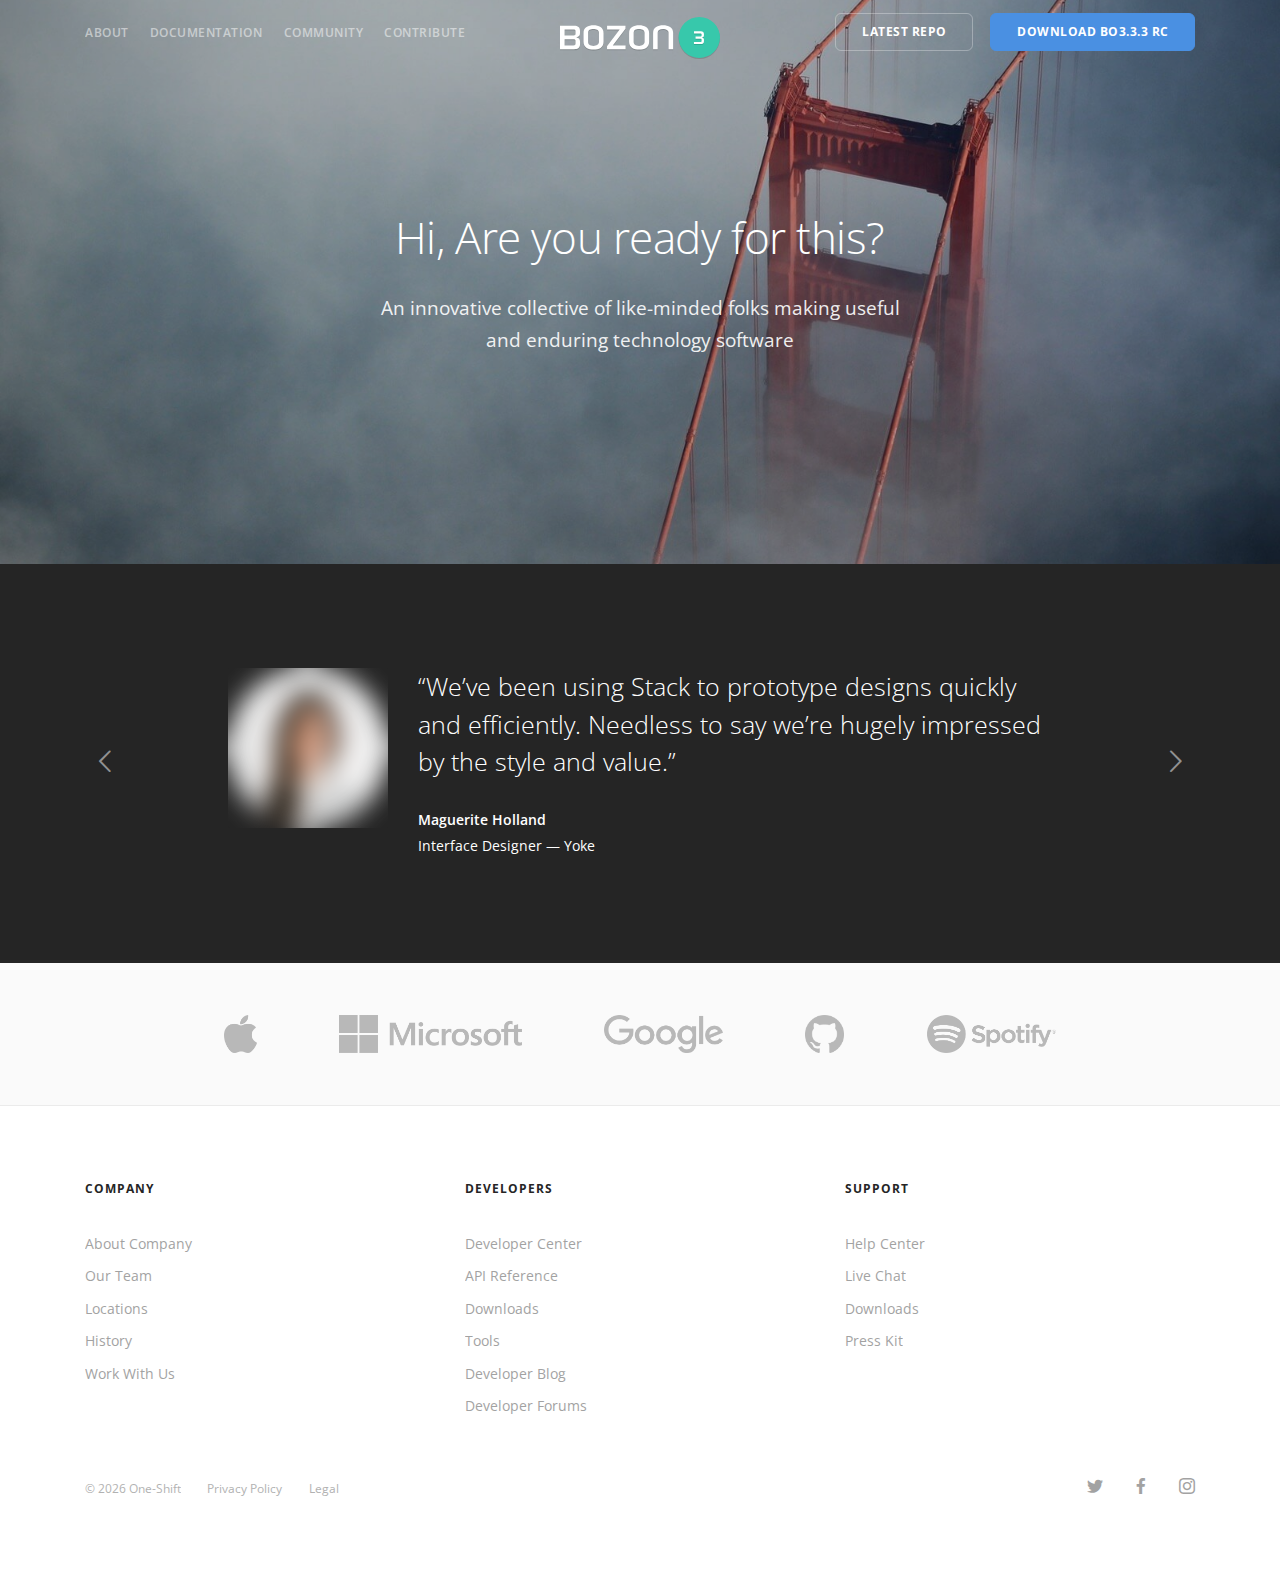
==== commit 65704ce9: "v3.3.3-RC for Download" ====
--- a/index.html
+++ b/index.html
@@ -78,9 +78,9 @@
 										Latest Repo
 									</span>
 								</a>
-								<a class="btn btn--sm btn--primary type--uppercase" href="http://bozon3.com/share/BO3.3.0-RC.zip" target="_blank">
+								<a class="btn btn--sm btn--primary type--uppercase" href="http://bozon3.com/share/BO3.3.3-RC.zip" target="_blank">
 									<span class="btn__text">
-										Download BO3.3.0 RC
+										Download BO3.3.3 RC
 									</span>
 								</a>
 							</div>
